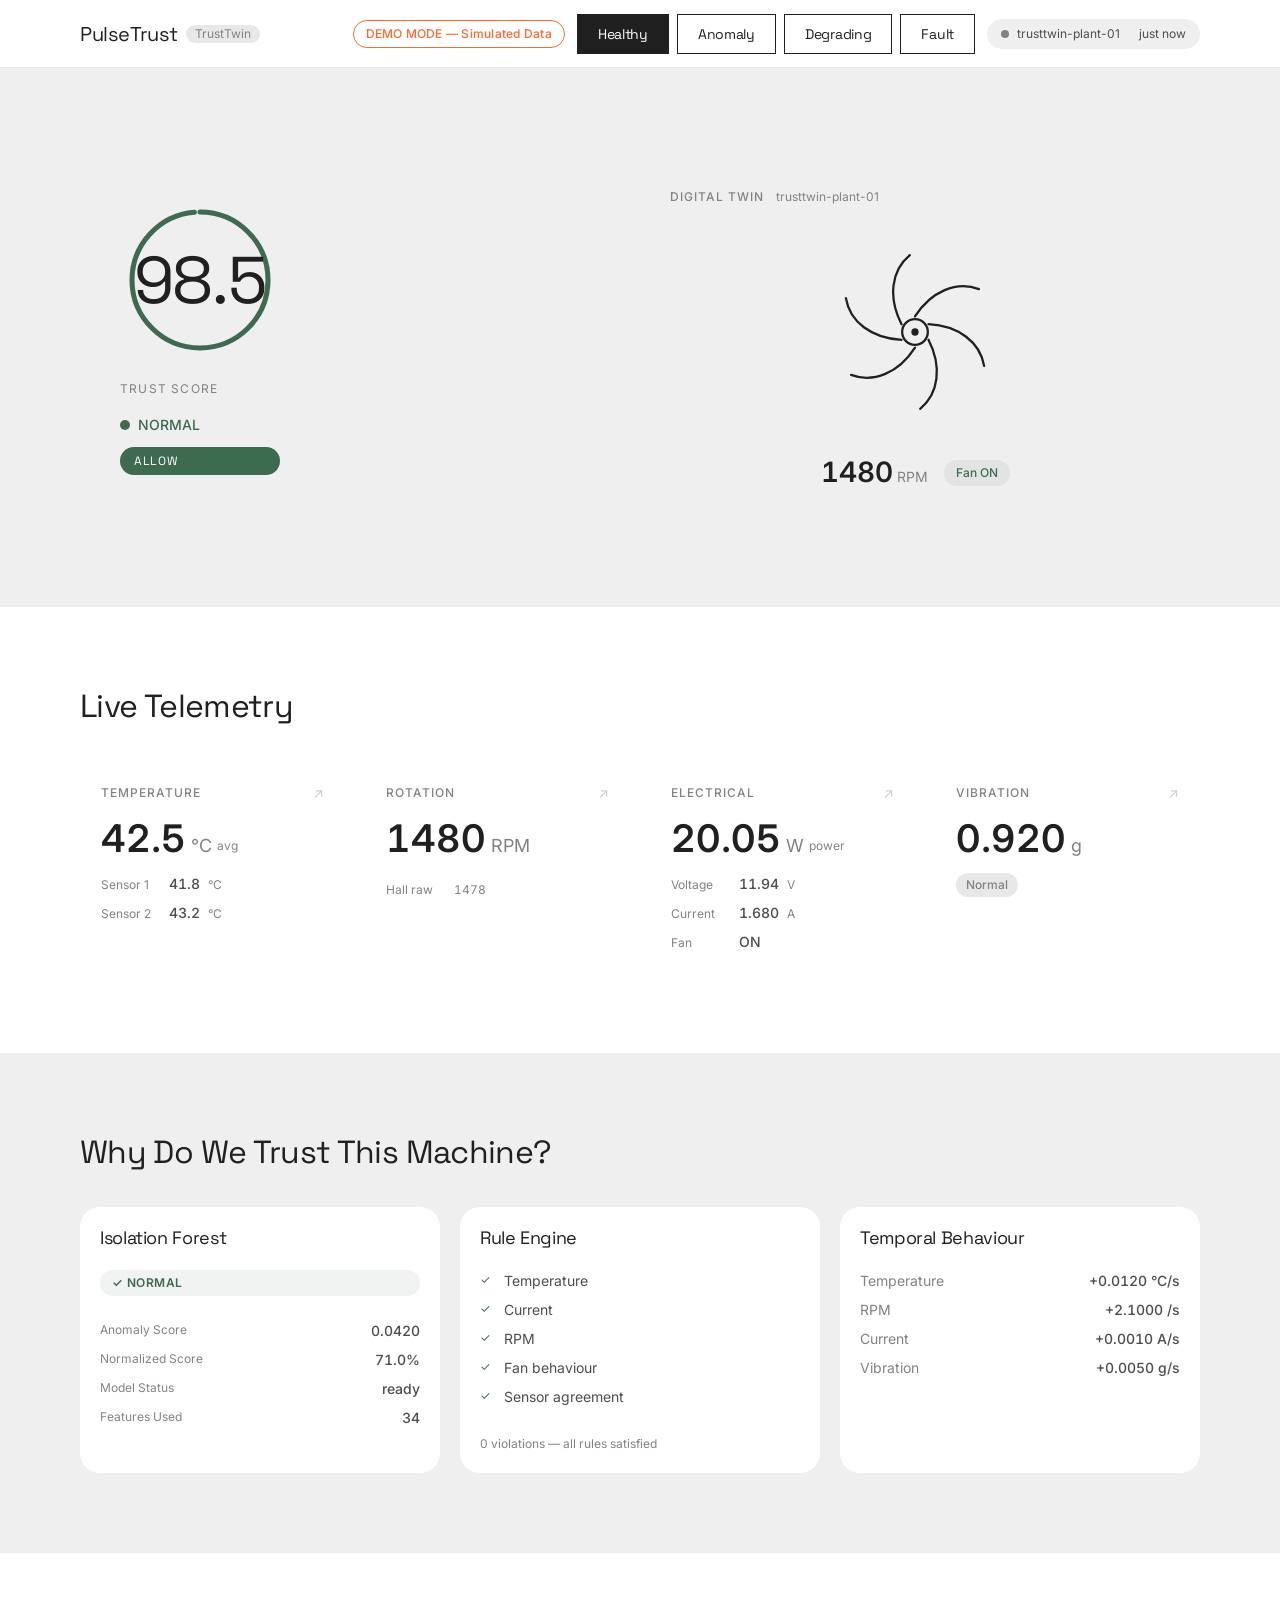
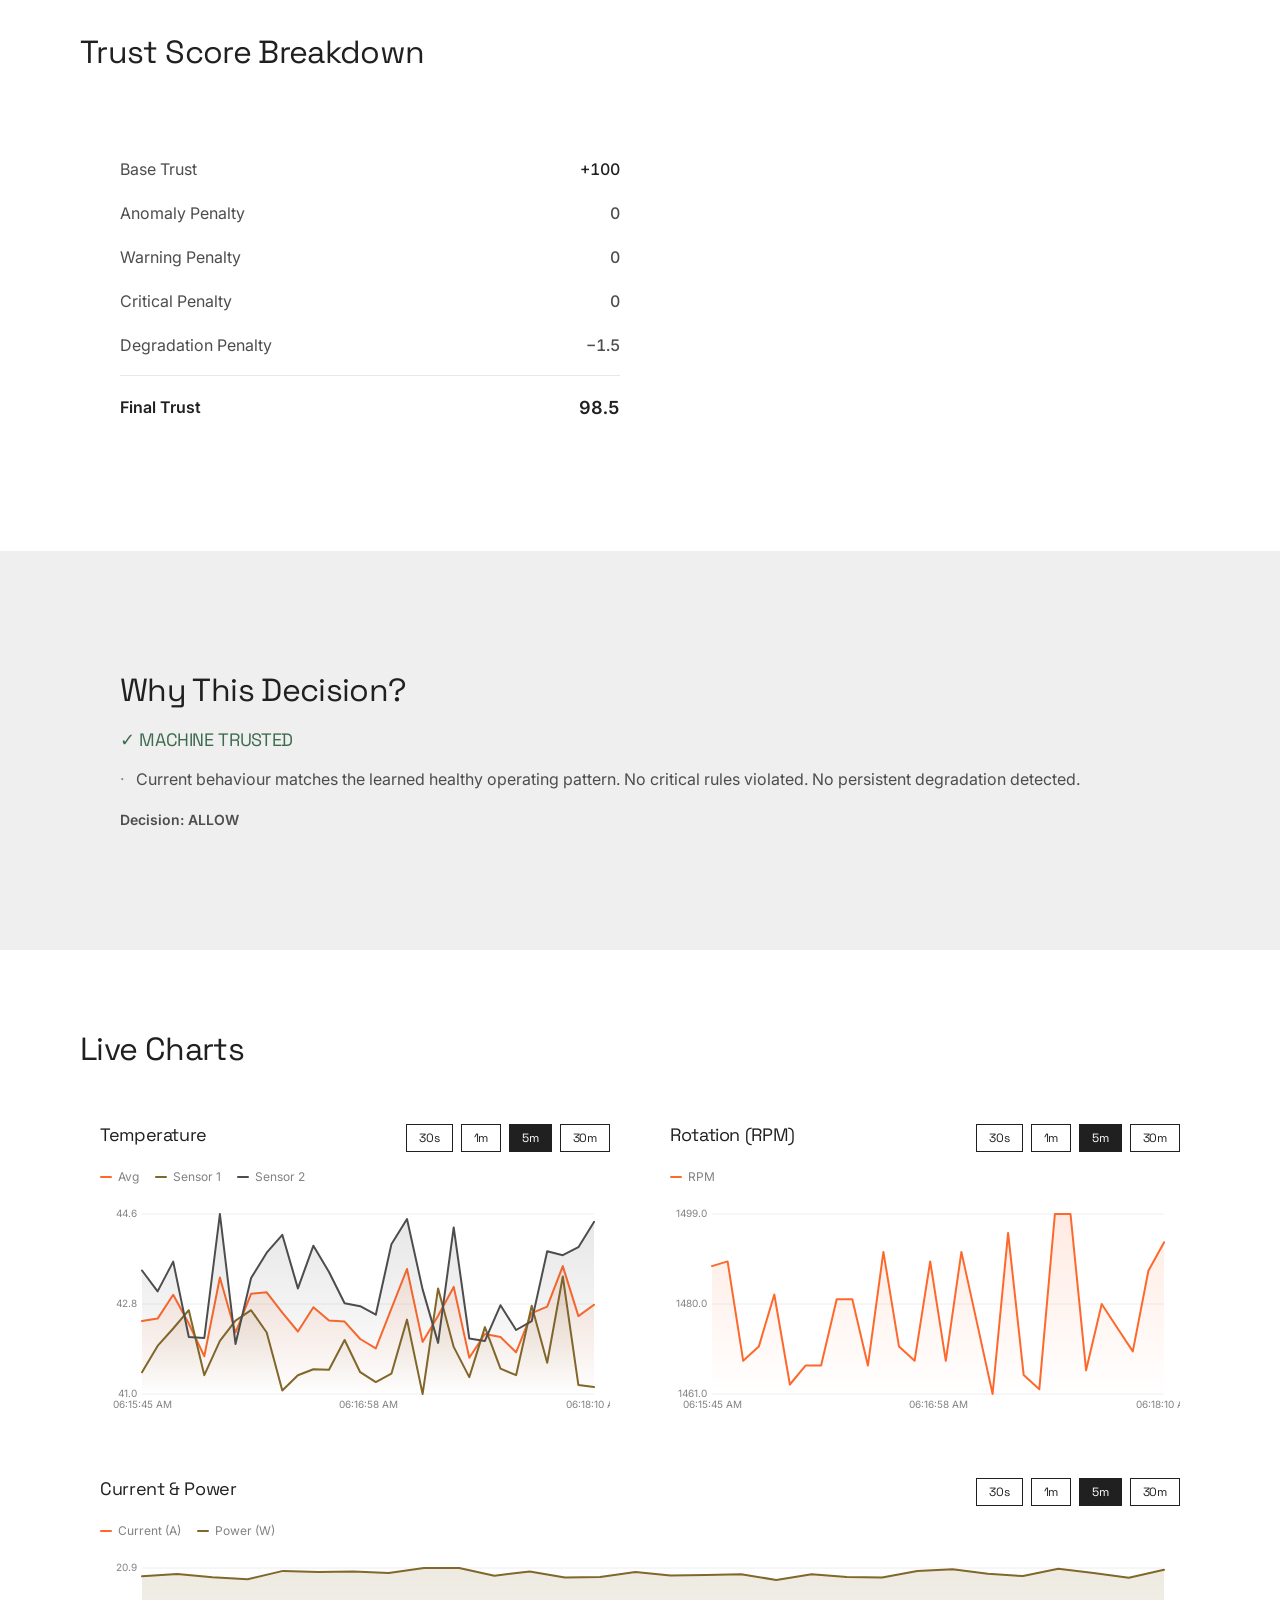
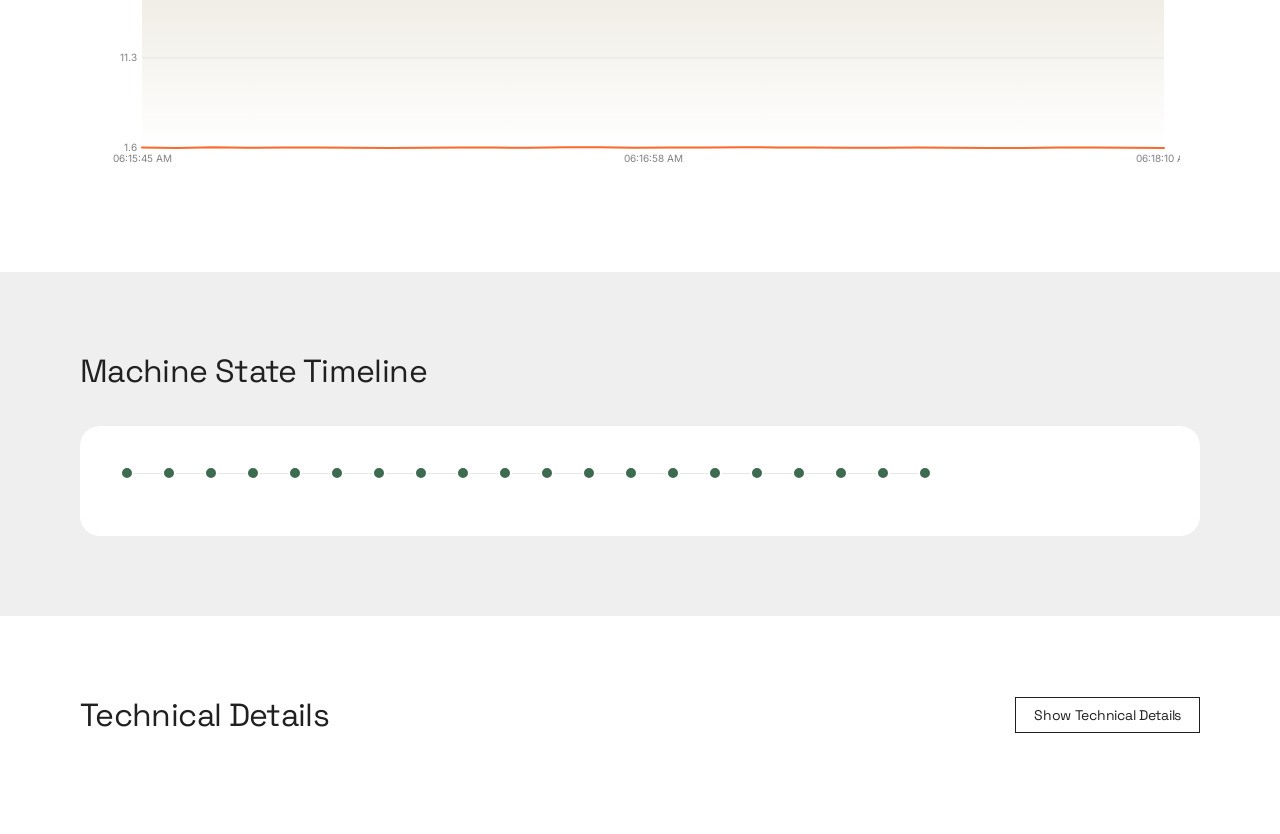
==== frontend/index.html @ 5bc17dd3 "Adding Frontend" ====
<!DOCTYPE html>
<html lang="en">
<head>
  <meta charset="UTF-8" />
  <meta name="viewport" content="width=device-width, initial-scale=1.0" />
  <title>PulseTrust · TrustTwin</title>
  <link rel="preconnect" href="https://fonts.googleapis.com" />
  <link rel="preconnect" href="https://fonts.gstatic.com" crossorigin />
  <link href="https://fonts.googleapis.com/css2?family=Space+Grotesk:wght@400&family=Inter:wght@400;500;600&display=swap" rel="stylesheet" />
  <link rel="stylesheet" href="styles.css" />
</head>
<body>

  <!-- ── AMBIENT BACKGROUND ──────────────────────────────────────────── -->
  <div class="background-layer" aria-hidden="true">
    <div class="background-grid"></div>
    <div class="background-wash background-wash--a"></div>
    <div class="background-wash background-wash--b"></div>
  </div>

  <!-- ── HEADER ──────────────────────────────────────────────────────── -->
  <header class="site-header">
    <div class="page-wrapper site-header__inner">

      <div class="site-header__brand">
        <span class="wordmark">PulseTrust</span>
        <span class="sub-mark">TrustTwin</span>
      </div>

      <div class="site-header__controls">

        <!-- Demo pill — visible only in demo mode -->
        <div class="demo-pill" id="demo-pill" hidden>
          <span class="demo-pill__label">DEMO MODE — Simulated Data</span>
          <div class="demo-scenarios" id="demo-scenarios" role="group" aria-label="Demo scenarios">
            <button class="btn-scenario btn--cta"   data-scenario="HEALTHY"   aria-pressed="true">Healthy</button>
            <button class="btn-scenario btn--ghost"  data-scenario="ANOMALY"   aria-pressed="false">Anomaly</button>
            <button class="btn-scenario btn--ghost"  data-scenario="DEGRADING" aria-pressed="false">Degrading</button>
            <button class="btn-scenario btn--ghost"  data-scenario="FAULT"     aria-pressed="false">Fault</button>
          </div>
        </div>

        <!-- Status pill — always visible -->
        <div class="status-pill" id="status-pill" aria-live="polite" aria-label="Connection status">
          <span class="status-dot" id="status-dot" aria-hidden="true"></span>
          <span class="status-device" id="status-device">—</span>
          <span class="status-sep" aria-hidden="true">·</span>
          <span class="status-updated" id="status-updated">—</span>
        </div>

      </div>
    </div>
  </header>

  <!-- ── MAIN ────────────────────────────────────────────────────────── -->
  <main id="main-content">

    <!-- ── HERO: Trust Score + Digital Twin ──────────────────────────── -->
    <section class="section section--ash" id="section-hero" aria-labelledby="hero-heading">
      <div class="page-wrapper">
        <h1 id="hero-heading" class="sr-only">Machine Trust Status</h1>
        <div class="card card--asymmetric hero-card reveal">

          <!-- Left: Trust Score -->
          <div class="hero-trust">

            <!-- Available state (Trust Engine has responded) -->
            <div id="hero-available" hidden>
              <div class="hero-ring-wrap">
                <svg class="trust-ring" id="trust-ring" viewBox="0 0 160 160"
                     role="img" aria-labelledby="ring-title">
                  <title id="ring-title">Trust score progress ring</title>
                  <circle class="trust-ring__track"    cx="80" cy="80" r="68" />
                  <circle class="trust-ring__progress" cx="80" cy="80" r="68" id="trust-ring-progress" />
                </svg>
                <div class="hero-ring-label">
                  <span class="trust-score-number" id="trust-score-number">—</span>
                </div>
              </div>
              <p class="trust-score-caption">TRUST SCORE</p>
              <div class="trust-state-row">
                <span class="state-dot" id="state-dot" aria-hidden="true"></span>
                <span class="state-label" id="state-label">—</span>
              </div>
              <div class="decision-badge" id="decision-badge" aria-label="Decision">—</div>
            </div>

            <!-- Unavailable state (Trust Engine not yet provided by backend) -->
            <div id="hero-unavailable">
              <div class="trust-unavail-dash" aria-hidden="true">—</div>
              <p class="trust-score-caption">TRUST SCORE</p>
              <p class="trust-unavail-notice">
                Trust Engine data not yet available from this backend.
                Live telemetry is still being collected below.
              </p>
            </div>

          </div><!-- /hero-trust -->

          <!-- Right: Digital Twin -->
          <div class="hero-twin">
            <div class="twin-label-row">
              <span class="twin-eyebrow">Digital Twin</span>
              <span class="twin-device-id" id="twin-device-id">—</span>
            </div>
            <div class="twin-canvas" id="twin-canvas" aria-label="Fan machine digital twin visualization">
              <!-- Fan SVG injected by script.js -->
            </div>
            <div class="twin-meta">
              <div class="twin-rpm-display">
                <span class="twin-rpm-value" id="twin-rpm-value">—</span>
                <span class="twin-rpm-unit">RPM</span>
              </div>
              <span class="twin-fan-badge" id="twin-fan-badge">—</span>
            </div>
          </div><!-- /hero-twin -->

        </div><!-- /hero-card -->
      </div>
    </section>

    <!-- ── LIVE TELEMETRY ─────────────────────────────────────────────── -->
    <section class="section section--white" id="section-telemetry" aria-labelledby="tel-heading">
      <div class="page-wrapper">
        <h2 class="section-heading reveal" id="tel-heading">Live Telemetry</h2>
        <div class="telemetry-grid">

          <!-- Temperature -->
          <article class="card card--data telemetry-card reveal"
                   data-category="temperature"
                   role="button" tabindex="0"
                   aria-label="Temperature — click to expand chart">
            <div class="tel-card-header">
              <span class="tel-card-title">Temperature</span>
              <span class="tel-expand-hint" aria-hidden="true">↗</span>
            </div>
            <div class="tel-primary">
              <span class="tel-value" id="tel-temp-avg">—</span>
              <span class="tel-unit">°C</span>
              <span class="tel-sublabel">avg</span>
            </div>
            <div class="tel-secondary">
              <div class="tel-row">
                <span class="tel-row-label">Sensor 1</span>
                <span class="tel-row-value" id="tel-temp-1">—</span>
                <span class="tel-row-unit">°C</span>
              </div>
              <div class="tel-row">
                <span class="tel-row-label">Sensor 2</span>
                <span class="tel-row-value" id="tel-temp-2">—</span>
                <span class="tel-row-unit">°C</span>
              </div>
            </div>
          </article>

          <!-- Rotation -->
          <article class="card card--data telemetry-card reveal"
                   data-category="rotation"
                   role="button" tabindex="0"
                   aria-label="Rotation — click to expand chart">
            <div class="tel-card-header">
              <span class="tel-card-title">Rotation</span>
              <span class="tel-expand-hint" aria-hidden="true">↗</span>
            </div>
            <div class="tel-primary">
              <span class="tel-value" id="tel-rpm">—</span>
              <span class="tel-unit">RPM</span>
            </div>
            <div class="tel-secondary">
              <div class="tel-row tel-row--diagnostic">
                <span class="tel-row-label">Hall raw</span>
                <span class="tel-row-value tel-diagnostic" id="tel-hall-raw">—</span>
              </div>
            </div>
          </article>

          <!-- Electrical -->
          <article class="card card--data telemetry-card reveal"
                   data-category="electrical"
                   role="button" tabindex="0"
                   aria-label="Electrical — click to expand chart">
            <div class="tel-card-header">
              <span class="tel-card-title">Electrical</span>
              <span class="tel-expand-hint" aria-hidden="true">↗</span>
            </div>
            <div class="tel-primary">
              <span class="tel-value" id="tel-power">—</span>
              <span class="tel-unit">W</span>
              <span class="tel-sublabel">power</span>
            </div>
            <div class="tel-secondary">
              <div class="tel-row">
                <span class="tel-row-label">Voltage</span>
                <span class="tel-row-value" id="tel-voltage">—</span>
                <span class="tel-row-unit">V</span>
              </div>
              <div class="tel-row">
                <span class="tel-row-label">Current</span>
                <span class="tel-row-value" id="tel-current">—</span>
                <span class="tel-row-unit">A</span>
              </div>
              <div class="tel-row">
                <span class="tel-row-label">Fan</span>
                <span class="tel-row-value" id="tel-fan">—</span>
              </div>
            </div>
          </article>

          <!-- Vibration -->
          <article class="card card--data telemetry-card reveal"
                   data-category="vibration"
                   role="button" tabindex="0"
                   aria-label="Vibration — click to expand chart">
            <div class="tel-card-header">
              <span class="tel-card-title">Vibration</span>
              <span class="tel-expand-hint" aria-hidden="true">↗</span>
            </div>
            <div class="tel-primary">
              <span class="tel-value" id="tel-vibration">—</span>
              <span class="tel-unit">g</span>
            </div>
            <div class="tel-secondary">
              <div class="tel-row">
                <span class="vibration-tag" id="tel-vibration-tag">—</span>
              </div>
            </div>
          </article>

        </div><!-- /telemetry-grid -->
      </div>
    </section>

    <!-- ── WHY DO WE TRUST THIS MACHINE? ─────────────────────────────── -->
    <section class="section section--ash" id="section-evidence" aria-labelledby="evidence-heading">
      <div class="page-wrapper">
        <h2 class="section-heading reveal" id="evidence-heading">Why Do We Trust This Machine?</h2>
        <div class="evidence-grid">

          <!-- Isolation Forest -->
          <div class="card card--data evidence-card reveal" id="evidence-isolation">
            <h3 class="evidence-title">Isolation Forest</h3>
            <div class="evidence-body" id="evidence-isolation-body">
              <p class="evidence-unavail">Awaiting Trust Engine data</p>
            </div>
          </div>

          <!-- Rule Engine -->
          <div class="card card--data evidence-card reveal" id="evidence-rule">
            <h3 class="evidence-title">Rule Engine</h3>
            <div class="evidence-body" id="evidence-rule-body">
              <p class="evidence-unavail">Awaiting Trust Engine data</p>
            </div>
          </div>

          <!-- Temporal Behaviour -->
          <div class="card card--data evidence-card reveal" id="evidence-temporal">
            <h3 class="evidence-title">Temporal Behaviour</h3>
            <div class="evidence-body" id="evidence-temporal-body">
              <p class="evidence-unavail">Awaiting Trust Engine data</p>
            </div>
          </div>

        </div><!-- /evidence-grid -->
      </div>
    </section>

    <!-- ── TRUST SCORE BREAKDOWN ──────────────────────────────────────── -->
    <section class="section section--white" id="section-breakdown" aria-labelledby="breakdown-heading">
      <div class="page-wrapper">
        <h2 class="section-heading reveal" id="breakdown-heading">Trust Score Breakdown</h2>
        <div class="card card--data breakdown-card reveal">

          <!-- Unavailable state -->
          <div id="breakdown-unavailable">
            <p class="evidence-unavail">Trust Engine data not yet available from this backend.</p>
          </div>

          <!-- Ledger (hidden until Trust Engine responds) -->
          <div class="breakdown-ledger" id="breakdown-ledger" hidden>
            <div class="breakdown-row">
              <span class="breakdown-label">Base Trust</span>
              <span class="breakdown-value" id="bd-base">+100</span>
            </div>
            <div class="breakdown-row">
              <span class="breakdown-label">Anomaly Penalty</span>
              <span class="breakdown-value breakdown-value--penalty" id="bd-anomaly">0</span>
            </div>
            <div class="breakdown-row">
              <span class="breakdown-label">Warning Penalty</span>
              <span class="breakdown-value breakdown-value--penalty" id="bd-warning">0</span>
            </div>
            <div class="breakdown-row">
              <span class="breakdown-label">Critical Penalty</span>
              <span class="breakdown-value breakdown-value--penalty" id="bd-critical">0</span>
            </div>
            <div class="breakdown-row">
              <span class="breakdown-label">Degradation Penalty</span>
              <span class="breakdown-value breakdown-value--penalty" id="bd-degradation">0</span>
            </div>
            <div class="breakdown-rule" role="separator" aria-hidden="true"></div>
            <div class="breakdown-row breakdown-row--total">
              <span class="breakdown-label">Final Trust</span>
              <span class="breakdown-value breakdown-value--total" id="bd-total">—</span>
            </div>
          </div>

        </div>
      </div>
    </section>

    <!-- ── DECISION EXPLANATION ───────────────────────────────────────── -->
    <section class="section section--ash" id="section-decision" aria-labelledby="decision-card-heading">
      <div class="page-wrapper">
        <div class="card card--asymmetric decision-card reveal">

          <h2 class="decision-heading" id="decision-card-heading">Why This Decision?</h2>

          <!-- Unavailable -->
          <div id="decision-unavailable">
            <p class="evidence-unavail">Trust Engine data not yet available from this backend.</p>
          </div>

          <!-- Content (hidden until Trust Engine responds) -->
          <div id="decision-content" hidden>
            <div class="decision-status-line" id="decision-status-line"></div>
            <ul class="decision-reasons" id="decision-reasons" aria-label="Decision reasons"></ul>
            <p class="decision-verdict" id="decision-verdict"></p>
          </div>

        </div>
      </div>
    </section>

    <!-- ── LIVE CHARTS ────────────────────────────────────────────────── -->
    <section class="section section--white" id="section-charts" aria-labelledby="charts-heading">
      <div class="page-wrapper">
        <h2 class="section-heading reveal" id="charts-heading">Live Charts</h2>
        <div class="charts-grid">

          <!-- Temperature Chart -->
          <div class="card card--data chart-card reveal" id="chart-card-temperature">
            <div class="chart-card-header">
              <h3 class="chart-card-title">Temperature</h3>
              <div class="range-controls" data-chart="temperature" role="group" aria-label="Time range for temperature chart">
                <button class="range-btn btn--ghost" data-range="30">30s</button>
                <button class="range-btn btn--ghost" data-range="60">1m</button>
                <button class="range-btn btn--cta"   data-range="300">5m</button>
                <button class="range-btn btn--ghost" data-range="1800">30m</button>
              </div>
            </div>
            <div class="chart-legend" id="chart-legend-temperature" aria-hidden="true"></div>
            <div class="chart-container" id="chart-temperature"></div>
          </div>

          <!-- Rotation Chart -->
          <div class="card card--data chart-card reveal" id="chart-card-rotation">
            <div class="chart-card-header">
              <h3 class="chart-card-title">Rotation (RPM)</h3>
              <div class="range-controls" data-chart="rotation" role="group" aria-label="Time range for rotation chart">
                <button class="range-btn btn--ghost" data-range="30">30s</button>
                <button class="range-btn btn--ghost" data-range="60">1m</button>
                <button class="range-btn btn--cta"   data-range="300">5m</button>
                <button class="range-btn btn--ghost" data-range="1800">30m</button>
              </div>
            </div>
            <div class="chart-legend" id="chart-legend-rotation" aria-hidden="true"></div>
            <div class="chart-container" id="chart-rotation"></div>
          </div>

          <!-- Current & Power Chart -->
          <div class="card card--data chart-card chart-card--wide reveal" id="chart-card-electrical">
            <div class="chart-card-header">
              <h3 class="chart-card-title">Current &amp; Power</h3>
              <div class="range-controls" data-chart="electrical" role="group" aria-label="Time range for current and power chart">
                <button class="range-btn btn--ghost" data-range="30">30s</button>
                <button class="range-btn btn--ghost" data-range="60">1m</button>
                <button class="range-btn btn--cta"   data-range="300">5m</button>
                <button class="range-btn btn--ghost" data-range="1800">30m</button>
              </div>
            </div>
            <div class="chart-legend" id="chart-legend-electrical" aria-hidden="true"></div>
            <div class="chart-container" id="chart-electrical"></div>
          </div>

        </div><!-- /charts-grid -->
      </div>
    </section>

    <!-- ── MACHINE STATE TIMELINE ─────────────────────────────────────── -->
    <section class="section section--ash" id="section-timeline" aria-labelledby="timeline-heading">
      <div class="page-wrapper">
        <h2 class="section-heading reveal" id="timeline-heading">Machine State Timeline</h2>
        <div class="card card--data reveal">
          <div class="timeline-track" id="timeline-track" role="list" aria-label="Historical machine states"></div>
          <div class="timeline-detail" id="timeline-detail" hidden aria-live="polite"></div>
        </div>
      </div>
    </section>

    <!-- ── TECHNICAL DETAILS ──────────────────────────────────────────── -->
    <section class="section section--white" id="section-technical">
      <div class="page-wrapper">
        <div class="technical-header reveal">
          <h2 class="section-heading" style="margin-bottom:0" id="technical-heading">Technical Details</h2>
          <button class="btn--ghost technical-toggle" id="technical-toggle"
                  aria-expanded="false" aria-controls="technical-panel">
            Show Technical Details
          </button>
        </div>
        <div class="card card--data technical-panel" id="technical-panel" hidden>
          <dl class="technical-dl">
            <div class="technical-row">
              <dt class="technical-label">Device ID</dt>
              <dd class="technical-value" id="tech-device-id">—</dd>
            </div>
            <div class="technical-row">
              <dt class="technical-label">Model</dt>
              <dd class="technical-value">Isolation Forest</dd>
            </div>
            <div class="technical-row">
              <dt class="technical-label">Features Used</dt>
              <dd class="technical-value" id="tech-features">34</dd>
            </div>
            <div class="technical-row">
              <dt class="technical-label">Training Dataset</dt>
              <dd class="technical-value">normal_data.json</dd>
            </div>
            <div class="technical-row">
              <dt class="technical-label">Rule Engine</dt>
              <dd class="technical-value">Deterministic — Stage 2</dd>
            </div>
            <div class="technical-row">
              <dt class="technical-label">Temporal Persistence</dt>
              <dd class="technical-value">3 consecutive readings</dd>
            </div>
            <div class="technical-row">
              <dt class="technical-label">Model Status</dt>
              <dd class="technical-value" id="tech-model-status">—</dd>
            </div>
            <div class="technical-row">
              <dt class="technical-label">Backend</dt>
              <dd class="technical-value">FastAPI · Supabase</dd>
            </div>
          </dl>
          <a class="technical-raw-link" id="technical-raw-link" href="#" aria-label="View raw API payload">
            View raw payload ↗
          </a>
        </div>
      </div>
    </section>

  </main>

  <!-- ── CHART EXPAND MODAL ─────────────────────────────────────────── -->
  <div class="modal-backdrop" id="modal-backdrop" data-open="false"
       role="dialog" aria-modal="true" aria-labelledby="modal-title">
    <div class="modal-panel" role="document">
      <header class="modal-header">
        <div>
          <h2 class="modal-title" id="modal-title">Chart</h2>
          <p class="modal-subtitle" id="modal-subtitle"></p>
        </div>
        <button class="btn--ghost modal-close" id="modal-close" aria-label="Close chart">×</button>
      </header>
      <div class="range-controls modal-range-controls" id="modal-range-controls"
           role="group" aria-label="Modal chart time range">
        <button class="range-btn btn--ghost" data-range="30">30s</button>
        <button class="range-btn btn--ghost" data-range="60">1m</button>
        <button class="range-btn btn--cta"   data-range="300">5m</button>
        <button class="range-btn btn--ghost" data-range="1800">30m</button>
      </div>
      <div class="chart-legend" id="modal-legend" aria-hidden="true"></div>
      <div class="chart-container" id="modal-chart"></div>
      <div class="modal-stats" id="modal-stats"></div>
    </div>
  </div>

  <script src="script.js" defer></script>
</body>
</html>
---- frontend/styles.css ----
/* PulseTrust - styles.css */
/* ============================================================
   PulseTrust TrustTwin — styles.css
   Ventriloc Design System
   ============================================================ */

/* ── 1. CSS CUSTOM PROPERTIES ─────────────────────────────── */
:root {
  /* Ventriloc Neutrals */
  --color-graphite:     #202020;
  --color-canvas-white: #ffffff;
  --color-ash:          #efefef;
  --color-fog:          #f5f5f5;
  --color-ivory:        #ebe6dd;
  --color-steel:        #4d4d4d;
  --color-slate:        #828282;
  --color-mist:         #e8e8e8;

  /* Ventriloc Accents */
  --color-ember: #ff682c;
  --color-brass: #816729;

  /* Functional state colors — trust/safety semantics ONLY, never decorative */
  --state-trusted:  #3d6b4f;
  --state-caution:  var(--color-ember);
  --state-critical: #b23a3a;
  --state-offline:  var(--color-slate);

  /* Typography scale */
  --font-display:     66px;
  --font-heading-lg:  40px;
  --font-heading:     32px;
  --font-subheading:  18px;
  --font-body:        16px;
  --font-caption:     14px;
  --font-micro:       12px;

  /* Line heights */
  --lh-display:    0.91;
  --lh-heading-lg: 1.2;
  --lh-heading:    1.19;
  --lh-subheading: 1.25;
  --lh-caption:    1.43;

  /* Letter spacing */
  --ls-display:    -1.32px;
  --ls-heading-lg: -0.8px;
  --ls-heading:    -0.64px;
  --ls-ui:         -0.02em;

  /* Spacing scale (only these values) */
  --sp-8:   8px;
  --sp-12:  12px;
  --sp-16:  16px;
  --sp-20:  20px;
  --sp-36:  36px;
  --sp-40:  40px;
  --sp-60:  60px;
  --sp-80:  80px;
  --sp-140: 140px;

  /* Radius system */
  --radius-button:     0px;
  --radius-card:       20px;
  --radius-pill:       200px;
  --radius-tag:        20px;
  --radius-asymm-tl:   6px;   /* top-left only on featured cards */

  /* Layout */
  --page-max:      1200px;
  --header-height: 68px;

  /* Parallax CSS vars (set by script.js) */
  --mx: 0;
  --my: 0;
}

/* ── 2. RESET + BASE ──────────────────────────────────────── */
*, *::before, *::after {
  box-sizing: border-box;
  margin: 0;
  padding: 0;
}

html {
  scroll-behavior: smooth;
  -webkit-text-size-adjust: 100%;
}

body {
  font-family: 'Inter', system-ui, sans-serif;
  font-size: var(--font-body);
  line-height: 1.5;
  color: var(--color-graphite);
  background: var(--color-canvas-white);
  -webkit-font-smoothing: antialiased;
  -moz-osx-font-smoothing: grayscale;
  overflow-x: hidden;
}

ul, ol { list-style: none; }

img, svg { display: block; }

button {
  cursor: pointer;
  background: none;
  border: none;
  font-family: inherit;
  font-size: inherit;
}

a {
  color: var(--color-ember);
  text-decoration: underline;
  text-underline-offset: 3px;
}

/* Screen-reader only */
.sr-only {
  position: absolute;
  width: 1px; height: 1px;
  padding: 0; margin: -1px;
  overflow: hidden; clip: rect(0,0,0,0);
  white-space: nowrap; border: 0;
}

/* ── 3. LAYOUT ────────────────────────────────────────────── */
.page-wrapper {
  max-width: var(--page-max);
  margin: 0 auto;
  padding-inline: var(--sp-40);
}

.section {
  padding-block: var(--sp-80);
}

.section--white { background: var(--color-canvas-white); }
.section--ash   { background: var(--color-ash); }

/* ── 4. BACKGROUND LAYER ─────────────────────────────────── */
.background-layer {
  position: fixed;
  inset: 0;
  z-index: -1;
  pointer-events: none;
  overflow: hidden;
  background: var(--color-canvas-white);
}

.background-grid {
  position: absolute;
  inset: -10%;
  width: 120%; height: 120%;
  background-image:
    linear-gradient(to right, var(--color-mist) 1px, transparent 1px),
    linear-gradient(to bottom, var(--color-mist) 1px, transparent 1px);
  background-size: 40px 40px;
  opacity: 0.45;
  transform: translate3d(calc(var(--mx) * 6px), calc(var(--my) * 6px), 0);
  transition: transform 0.2s ease-out;
  will-change: transform;
}

.background-wash {
  position: absolute;
  border-radius: 50%;
  filter: blur(90px);
  will-change: transform;
}

.background-wash--a {
  width: 40vw; height: 40vw;
  background: var(--color-ember);
  opacity: 0.05;
  top: -10%; left: -5%;
  animation: bg-drift-a 55s ease-in-out infinite alternate;
}

.background-wash--b {
  width: 50vw; height: 50vw;
  background: var(--color-ivory);
  opacity: 0.06;
  bottom: -10%; right: -5%;
  animation: bg-drift-b 65s ease-in-out infinite alternate;
}

@keyframes bg-drift-a {
  from { transform: translate(-5%, -5%); }
  to   { transform: translate(5%, 5%); }
}

@keyframes bg-drift-b {
  from { transform: translate(5%, 5%); }
  to   { transform: translate(-5%, -5%); }
}

/* ── 5. SCROLL REVEAL ─────────────────────────────────────── */
.reveal {
  opacity: 0;
  transform: translateY(16px);
  transition: opacity 0.45s ease-out, transform 0.45s ease-out;
}

.reveal--visible {
  opacity: 1;
  transform: translateY(0);
}

/* ── 6. HEADER ────────────────────────────────────────────── */
.site-header {
  position: sticky;
  top: 0;
  z-index: 30;
  height: var(--header-height);
  display: flex;
  align-items: center;
  background: rgba(255,255,255,0.92);
  backdrop-filter: blur(14px);
  -webkit-backdrop-filter: blur(14px);
  border-bottom: 1px solid var(--color-mist);
}

.site-header__inner {
  display: flex;
  align-items: center;
  justify-content: space-between;
  gap: var(--sp-16);
  width: 100%;
}

.site-header__brand {
  display: flex;
  align-items: center;
  gap: 0;
  flex-shrink: 0;
}

.wordmark {
  font-family: 'Space Grotesk', sans-serif;
  font-weight: 400;
  font-size: 20px;
  letter-spacing: var(--ls-ui);
  color: var(--color-graphite);
  line-height: 1;
}

.sub-mark {
  font-family: 'Inter', sans-serif;
  font-size: var(--font-micro);
  font-weight: 400;
  color: var(--color-slate);
  background: var(--color-mist);
  border-radius: var(--radius-tag);
  padding: 3px 9px;
  margin-left: var(--sp-8);
  line-height: 1;
}

.site-header__controls {
  display: flex;
  align-items: center;
  gap: var(--sp-12);
  flex-wrap: wrap;
  justify-content: flex-end;
}

/* Status pill (200px radius) */
.status-pill {
  display: inline-flex;
  align-items: center;
  gap: var(--sp-8);
  background: var(--color-ash);
  border-radius: var(--radius-pill);
  padding: 6px 14px;
  font-family: 'Inter', sans-serif;
  font-size: var(--font-micro);
  font-weight: 400;
  color: var(--color-steel);
  white-space: nowrap;
}

.status-sep { color: var(--color-mist); }

.status-dot {
  width: 8px; height: 8px;
  border-radius: 50%;
  background: var(--color-slate);
  flex-shrink: 0;
  transition: background 0.4s ease;
}

.status-dot--connected {
  background: var(--state-trusted);
  animation: pulse-dot 2.5s ease-in-out infinite;
}

.status-dot--offline {
  background: var(--state-offline);
}

@keyframes pulse-dot {
  0%, 100% { opacity: 1; }
  50%       { opacity: 0.35; }
}

/* Demo pill */
.demo-pill {
  display: flex;
  align-items: center;
  gap: var(--sp-12);
  flex-wrap: wrap;
}

.demo-pill__label {
  font-family: 'Inter', sans-serif;
  font-size: var(--font-micro);
  font-weight: 500;
  color: var(--color-ember);
  border: 1px solid var(--color-ember);
  border-radius: var(--radius-pill);
  padding: 4px 12px;
  white-space: nowrap;
  letter-spacing: 0.02em;
}

.demo-scenarios {
  display: flex;
  gap: var(--sp-8);
  flex-wrap: wrap;
}

.btn-scenario {
  padding: 4px 12px;
  font-size: var(--font-micro);
}

/* ── 7. BUTTONS ───────────────────────────────────────────── */
/* Primary CTA: Graphite fill, white text, 0px radius */
.btn--cta {
  display: inline-flex;
  align-items: center;
  justify-content: center;
  background: var(--color-graphite);
  color: var(--color-canvas-white);
  border: 1px solid var(--color-graphite);
  border-radius: var(--radius-button);
  font-family: 'Space Grotesk', sans-serif;
  font-weight: 400;
  font-size: var(--font-caption);
  letter-spacing: var(--ls-ui);
  padding: 10px 20px;
  transition: opacity 0.15s ease;
  cursor: pointer;
  white-space: nowrap;
}

.btn--cta:hover { opacity: 0.82; }

/* Ghost Outlined: transparent, 1px Graphite border, 0px radius */
.btn--ghost {
  display: inline-flex;
  align-items: center;
  justify-content: center;
  background: transparent;
  color: var(--color-graphite);
  border: 1px solid var(--color-graphite);
  border-radius: var(--radius-button);
  font-family: 'Space Grotesk', sans-serif;
  font-weight: 400;
  font-size: var(--font-caption);
  letter-spacing: var(--ls-ui);
  padding: 10px 20px;
  transition: background 0.15s ease, color 0.15s ease;
  cursor: pointer;
  white-space: nowrap;
}

.btn--ghost:hover {
  background: var(--color-graphite);
  color: var(--color-canvas-white);
}

.btn--ghost:focus-visible,
.btn--cta:focus-visible {
  outline: 2px solid var(--color-ember);
  outline-offset: 2px;
}

/* ── 8. CARDS ─────────────────────────────────────────────── */
/* Asymmetric card: 6px 0 0 0 radius — hero + decision ONLY */
.card--asymmetric {
  background: var(--color-ash);
  border-radius: var(--radius-asymm-tl) 0 0 0;
  padding: var(--sp-40);
}

/* Data dashboard card: white, 20px radius, no shadow */
.card--data {
  background: var(--color-canvas-white);
  border-radius: var(--radius-card);
  padding: var(--sp-40);
}

/* ── 9. HERO: TRUST SCORE + DIGITAL TWIN ─────────────────── */
.hero-card {
  display: grid;
  grid-template-columns: 1fr 1fr;
  gap: var(--sp-60);
  align-items: center;
  min-height: 360px;
}

/* ── Trust Score (left) ── */
.hero-trust {
  display: flex;
  flex-direction: column;
  align-items: flex-start;
}

.hero-ring-wrap {
  position: relative;
  width: 160px;
  height: 160px;
  margin-bottom: var(--sp-20);
  flex-shrink: 0;
}

.trust-ring {
  width: 160px;
  height: 160px;
}

.trust-ring__track {
  fill: none;
  stroke: var(--color-mist);
  stroke-width: 5;
}

.trust-ring__progress {
  fill: none;
  stroke: var(--state-trusted);
  stroke-width: 5;
  stroke-linecap: round;
  /* circumference = 2π × 68 ≈ 427.26 */
  stroke-dasharray: 427.26;
  stroke-dashoffset: 427.26;
  transform-origin: 80px 80px;
  transform: rotate(-90deg);
  transition: stroke-dashoffset 0.8s ease-out, stroke 0.4s ease;
}

.hero-ring-label {
  position: absolute;
  inset: 0;
  display: flex;
  align-items: center;
  justify-content: center;
}

.trust-score-number {
  font-family: 'Space Grotesk', sans-serif;
  font-weight: 400;
  font-size: var(--font-display);
  line-height: 1;
  letter-spacing: var(--ls-display);
  color: var(--color-graphite);
}

.trust-score-caption {
  font-family: 'Inter', sans-serif;
  font-size: var(--font-micro);
  font-weight: 400;
  color: var(--color-slate);
  letter-spacing: 0.1em;
  margin-bottom: var(--sp-16);
}

.trust-state-row {
  display: flex;
  align-items: center;
  gap: var(--sp-8);
  margin-bottom: var(--sp-12);
}

.state-dot {
  width: 10px; height: 10px;
  border-radius: 50%;
  background: var(--color-mist);
  flex-shrink: 0;
  transition: background 0.3s ease;
}

.state-label {
  font-family: 'Inter', sans-serif;
  font-size: var(--font-caption);
  font-weight: 500;
  color: var(--color-steel);
}

.decision-badge {
  font-family: 'Space Grotesk', sans-serif;
  font-weight: 400;
  font-size: var(--font-micro);
  letter-spacing: 0.06em;
  color: var(--color-canvas-white);
  background: var(--color-slate);
  border-radius: var(--radius-pill);
  padding: 5px 14px;
  transition: background 0.3s ease;
}

/* Unavailable trust state */
.trust-unavail-dash {
  font-family: 'Space Grotesk', sans-serif;
  font-weight: 400;
  font-size: var(--font-display);
  line-height: 1;
  letter-spacing: var(--ls-display);
  color: var(--color-mist);
  margin-bottom: var(--sp-12);
}

.trust-unavail-notice {
  font-family: 'Inter', sans-serif;
  font-size: var(--font-caption);
  line-height: var(--lh-caption);
  color: var(--color-slate);
  max-width: 300px;
  margin-top: var(--sp-8);
}

/* ── Digital Twin (right) ── */
.hero-twin {
  display: flex;
  flex-direction: column;
  align-items: center;
  gap: var(--sp-16);
}

.twin-label-row {
  display: flex;
  align-items: center;
  gap: var(--sp-12);
  width: 100%;
}

.twin-eyebrow {
  font-family: 'Inter', sans-serif;
  font-size: var(--font-micro);
  font-weight: 500;
  color: var(--color-slate);
  text-transform: uppercase;
  letter-spacing: 0.08em;
}

.twin-device-id {
  font-family: 'Inter', sans-serif;
  font-size: var(--font-micro);
  color: var(--color-slate);
}

.twin-canvas {
  width: 220px;
  height: 220px;
  display: flex;
  align-items: center;
  justify-content: center;
}

.twin-canvas svg {
  width: 100%;
  height: 100%;
  overflow: visible;
}

.twin-meta {
  display: flex;
  align-items: center;
  gap: var(--sp-16);
}

.twin-rpm-display {
  display: flex;
  align-items: baseline;
  gap: 4px;
}

.twin-rpm-value {
  font-family: 'Inter', sans-serif;
  font-size: 28px;
  font-weight: 600;
  color: var(--color-graphite);
  font-variant-numeric: tabular-nums;
  line-height: 1;
}

.twin-rpm-unit {
  font-family: 'Inter', sans-serif;
  font-size: var(--font-caption);
  color: var(--color-slate);
}

.twin-fan-badge {
  font-family: 'Inter', sans-serif;
  font-size: var(--font-micro);
  font-weight: 500;
  padding: 4px 12px;
  border-radius: var(--radius-tag);
  background: var(--color-mist);
  color: var(--color-slate);
}

/* Fan SVG animation */
.fan-group {
  transform-box: fill-box;
  transform-origin: 50% 50%;
}

.fan-rotating {
  animation: fan-spin 1s linear infinite;
}

@keyframes fan-spin {
  from { transform: rotate(0deg); }
  to   { transform: rotate(360deg); }
}

/* ── 10. TELEMETRY GRID ───────────────────────────────────── */
.telemetry-grid {
  display: grid;
  grid-template-columns: repeat(4, 1fr);
  gap: var(--sp-20);
}

.telemetry-card {
  cursor: pointer;
  padding: var(--sp-20);
  border: 1px solid transparent;
  transition: border-color 0.15s ease;
}

.telemetry-card:hover,
.telemetry-card:focus-visible {
  border-color: rgba(32,32,32,0.18);
  outline: none;
}

.tel-card-header {
  display: flex;
  justify-content: space-between;
  align-items: center;
  margin-bottom: var(--sp-16);
}

.tel-card-title {
  font-family: 'Inter', sans-serif;
  font-size: var(--font-micro);
  font-weight: 500;
  color: var(--color-slate);
  text-transform: uppercase;
  letter-spacing: 0.08em;
}

.tel-expand-hint {
  font-size: 14px;
  color: var(--color-slate);
  opacity: 0.4;
  transition: opacity 0.15s ease;
}

.telemetry-card:hover .tel-expand-hint { opacity: 1; }

.tel-primary {
  display: flex;
  align-items: baseline;
  gap: 5px;
  margin-bottom: var(--sp-16);
  flex-wrap: wrap;
}

.tel-value {
  font-family: 'Inter', sans-serif;
  font-size: 38px;
  font-weight: 600;
  color: var(--color-graphite);
  line-height: 1;
  font-variant-numeric: tabular-nums;
}

.tel-unit {
  font-family: 'Inter', sans-serif;
  font-size: var(--font-subheading);
  font-weight: 400;
  color: var(--color-slate);
  line-height: 1;
}

.tel-sublabel {
  font-family: 'Inter', sans-serif;
  font-size: var(--font-micro);
  color: var(--color-slate);
  align-self: flex-end;
  margin-bottom: 2px;
}

.tel-secondary {
  display: flex;
  flex-direction: column;
  gap: var(--sp-8);
}

.tel-row {
  display: flex;
  align-items: baseline;
  gap: var(--sp-8);
}

.tel-row-label {
  font-family: 'Inter', sans-serif;
  font-size: var(--font-micro);
  color: var(--color-slate);
  min-width: 60px;
}

.tel-row-value {
  font-family: 'Inter', sans-serif;
  font-size: var(--font-caption);
  font-weight: 500;
  color: var(--color-steel);
  font-variant-numeric: tabular-nums;
}

.tel-row-unit {
  font-family: 'Inter', sans-serif;
  font-size: var(--font-micro);
  color: var(--color-slate);
}

/* Hall raw: deliberately smaller, muted diagnostic figure */
.tel-row--diagnostic { margin-top: var(--sp-8); }
.tel-diagnostic {
  font-size: var(--font-micro);
  color: var(--color-slate);
  font-weight: 400;
}

.vibration-tag {
  font-family: 'Inter', sans-serif;
  font-size: var(--font-micro);
  font-weight: 500;
  padding: 3px 10px;
  border-radius: var(--radius-tag);
  background: var(--color-mist);
  color: var(--color-slate);
}

.vibration-tag--elevated {
  background: rgba(255,104,44,0.1);
  color: var(--color-ember);
}

/* ── 11. EVIDENCE MODULES ─────────────────────────────────── */
.evidence-grid {
  display: grid;
  grid-template-columns: repeat(3, 1fr);
  gap: var(--sp-20);
}

.evidence-card { padding: var(--sp-20); }

.evidence-title {
  font-family: 'Space Grotesk', sans-serif;
  font-weight: 400;
  font-size: var(--font-subheading);
  line-height: var(--lh-subheading);
  letter-spacing: var(--ls-ui);
  color: var(--color-graphite);
  margin-bottom: var(--sp-20);
}

.evidence-body { display: flex; flex-direction: column; gap: var(--sp-8); }

.evidence-unavail {
  font-family: 'Inter', sans-serif;
  font-size: var(--font-caption);
  color: var(--color-slate);
  padding: var(--sp-16) 0;
  line-height: var(--lh-caption);
}

/* Isolation Forest */
.if-status {
  display: inline-block;
  font-family: 'Inter', sans-serif;
  font-size: var(--font-micro);
  font-weight: 600;
  letter-spacing: 0.04em;
  padding: 4px 12px;
  border-radius: var(--radius-tag);
  margin-bottom: var(--sp-16);
}

.if-status--normal  { background: rgba(61,107,79,0.08);  color: var(--state-trusted);  }
.if-status--anomaly { background: rgba(255,104,44,0.08); color: var(--state-caution);  }

.if-metric-list { display: flex; flex-direction: column; gap: var(--sp-8); }

.if-metric-row {
  display: flex;
  justify-content: space-between;
  align-items: center;
}

.if-metric-label { font-family: 'Inter', sans-serif; font-size: var(--font-micro); color: var(--color-slate); }
.if-metric-value { font-family: 'Inter', sans-serif; font-size: var(--font-caption); font-weight: 500; color: var(--color-steel); font-variant-numeric: tabular-nums; }

/* Rule Engine */
.rule-list { display: flex; flex-direction: column; gap: var(--sp-8); margin-bottom: var(--sp-12); }

.rule-item { display: flex; flex-direction: column; gap: 2px; }

.rule-item-header { display: flex; align-items: center; gap: var(--sp-8); }

.rule-icon {
  font-size: var(--font-micro);
  line-height: 1;
  width: 16px;
  flex-shrink: 0;
}

.rule-icon--pass { color: var(--state-trusted); }
.rule-icon--fail { color: var(--state-critical); }

.rule-label { font-family: 'Inter', sans-serif; font-size: var(--font-caption); color: var(--color-steel); }
.rule-label--fail { font-weight: 600; color: var(--color-graphite); }

.rule-violation-detail {
  font-family: 'Inter', sans-serif;
  font-size: var(--font-micro);
  color: var(--state-critical);
  padding-left: 24px;
  line-height: var(--lh-caption);
}

.rule-summary-text {
  font-family: 'Inter', sans-serif;
  font-size: var(--font-micro);
  color: var(--color-slate);
  margin-top: var(--sp-8);
}

/* Temporal panel */
.temporal-list { display: flex; flex-direction: column; gap: var(--sp-8); }

.temporal-row {
  display: flex;
  align-items: center;
  gap: var(--sp-8);
  flex-wrap: wrap;
}

.temporal-label { font-family: 'Inter', sans-serif; font-size: var(--font-caption); color: var(--color-slate); flex: 1; min-width: 80px; }
.temporal-rate  { font-family: 'Inter', sans-serif; font-size: var(--font-caption); font-weight: 500; color: var(--color-steel); font-variant-numeric: tabular-nums; white-space: nowrap; }

.temporal-pill {
  font-family: 'Inter', sans-serif;
  font-size: var(--font-micro);
  font-weight: 500;
  padding: 2px 8px;
  border-radius: var(--radius-tag);
  background: var(--color-mist);
  color: var(--color-slate);
  white-space: nowrap;
}

/* 3/3 persistent only triggers caution styling; 1/3 and 2/3 stay neutral */
.temporal-pill--persistent {
  background: rgba(255,104,44,0.08);
  color: var(--state-caution);
}

/* ── 12. SCORE BREAKDOWN ──────────────────────────────────── */
.breakdown-card { padding: var(--sp-40); }
.breakdown-ledger { max-width: 500px; }

.breakdown-row {
  display: flex;
  justify-content: space-between;
  align-items: center;
  padding: 10px 0;
  font-family: 'Inter', sans-serif;
  font-size: var(--font-body);
}

.breakdown-label { color: var(--color-steel); }

.breakdown-value {
  font-weight: 500;
  color: var(--color-graphite);
  font-variant-numeric: tabular-nums;
}

.breakdown-value--penalty { color: var(--color-steel); }

/* Internal hairline — the one permitted divider inside a component */
.breakdown-rule {
  height: 1px;
  background: var(--color-mist);
  margin: var(--sp-8) 0;
}

.breakdown-row--total .breakdown-label {
  font-weight: 600;
  color: var(--color-graphite);
}

.breakdown-value--total {
  font-size: var(--font-subheading);
  font-weight: 600;
  color: var(--color-graphite);
}

/* ── 13. DECISION EXPLANATION ────────────────────────────── */
.decision-card { padding: var(--sp-40); }

.decision-heading {
  font-family: 'Space Grotesk', sans-serif;
  font-weight: 400;
  font-size: var(--font-heading);
  line-height: var(--lh-heading);
  letter-spacing: var(--ls-heading);
  color: var(--color-graphite);
  margin-bottom: var(--sp-20);
}

.decision-status-line {
  font-family: 'Space Grotesk', sans-serif;
  font-weight: 400;
  font-size: var(--font-subheading);
  line-height: var(--lh-subheading);
  letter-spacing: var(--ls-ui);
  margin-bottom: var(--sp-16);
}

.decision-reasons { display: flex; flex-direction: column; gap: var(--sp-8); margin: var(--sp-16) 0; }

.decision-reason-item {
  font-family: 'Inter', sans-serif;
  font-size: var(--font-body);
  color: var(--color-steel);
  padding-left: var(--sp-16);
  position: relative;
  line-height: 1.6;
}

.decision-reason-item::before {
  content: '·';
  position: absolute;
  left: 0;
  color: var(--color-slate);
}

.decision-verdict {
  font-family: 'Inter', sans-serif;
  font-size: var(--font-caption);
  font-weight: 600;
  color: var(--color-steel);
  margin-top: var(--sp-12);
}

/* ── 14. STATE COLOR UTILITIES ───────────────────────────── */
/* Applied to text, dots, badges — state semantics only */
.c-trusted  { color: var(--state-trusted);  }
.c-caution  { color: var(--state-caution);  }
.c-critical { color: var(--state-critical); }
.c-offline  { color: var(--state-offline);  }

/* ── 15. CHARTS ───────────────────────────────────────────── */
.charts-grid {
  display: grid;
  grid-template-columns: 1fr 1fr;
  gap: var(--sp-20);
}

.chart-card--wide {
  grid-column: 1 / -1;
}

.chart-card { padding: var(--sp-20); }

.chart-card-header {
  display: flex;
  justify-content: space-between;
  align-items: flex-start;
  margin-bottom: var(--sp-16);
  gap: var(--sp-12);
  flex-wrap: wrap;
}

.chart-card-title {
  font-family: 'Space Grotesk', sans-serif;
  font-weight: 400;
  font-size: var(--font-subheading);
  line-height: var(--lh-subheading);
  letter-spacing: var(--ls-ui);
  color: var(--color-graphite);
}

.range-controls { display: flex; gap: var(--sp-8); flex-wrap: wrap; }

.range-btn {
  padding: 5px 12px;
  font-size: var(--font-micro);
}

.chart-legend {
  display: flex;
  gap: var(--sp-16);
  margin-bottom: var(--sp-12);
  flex-wrap: wrap;
}

.chart-legend-item {
  display: flex;
  align-items: center;
  gap: 6px;
  font-family: 'Inter', sans-serif;
  font-size: var(--font-micro);
  color: var(--color-slate);
}

.chart-legend-swatch {
  width: 12px; height: 2px;
  border-radius: 1px;
  flex-shrink: 0;
}

.chart-container {
  position: relative;
  min-height: 180px;
  overflow: hidden;
}

/* Crosshair and tooltip */
.chart-xhair {
  position: absolute;
  top: 0; bottom: 0;
  width: 1px;
  background: var(--color-mist);
  pointer-events: none;
  display: none;
}

.chart-tip {
  position: absolute;
  background: var(--color-canvas-white);
  border: 1px solid var(--color-mist);
  border-radius: 8px;
  padding: 8px 12px;
  font-family: 'Inter', sans-serif;
  font-size: var(--font-micro);
  color: var(--color-graphite);
  pointer-events: none;
  display: none;
  z-index: 10;
  white-space: nowrap;
  line-height: 1.6;
}

/* ── 16. TIMELINE ─────────────────────────────────────────── */
.timeline-track {
  display: flex;
  align-items: center;
  overflow-x: auto;
  padding-bottom: var(--sp-16);
  scrollbar-width: thin;
  scrollbar-color: var(--color-mist) transparent;
}

.timeline-dot-wrap {
  display: flex;
  align-items: center;
  flex-shrink: 0;
}

.timeline-connector {
  width: 28px;
  height: 1px;
  background: var(--color-mist);
  flex-shrink: 0;
}

.timeline-dot {
  width: 14px; height: 14px;
  border-radius: 50%;
  background: var(--color-mist);
  border: 2px solid var(--color-canvas-white);
  cursor: pointer;
  flex-shrink: 0;
  transition: transform 0.15s ease;
  position: relative;
}

.timeline-dot:hover   { transform: scale(1.5); }
.timeline-dot--active { transform: scale(1.5); outline: 2px solid var(--color-graphite); outline-offset: 2px; }

.timeline-dot:focus-visible {
  outline: 2px solid var(--color-ember);
  outline-offset: 2px;
}

.timeline-detail {
  margin-top: var(--sp-20);
  padding: var(--sp-20);
  background: var(--color-fog);
  border-radius: var(--radius-card);
}

.timeline-detail-grid {
  display: grid;
  grid-template-columns: repeat(4, 1fr);
  gap: var(--sp-20);
}

.timeline-detail-item { display: flex; flex-direction: column; gap: 4px; }

.timeline-detail-label {
  font-family: 'Inter', sans-serif;
  font-size: var(--font-micro);
  font-weight: 500;
  color: var(--color-slate);
  text-transform: uppercase;
  letter-spacing: 0.07em;
}

.timeline-detail-value {
  font-family: 'Inter', sans-serif;
  font-size: var(--font-subheading);
  font-weight: 600;
  color: var(--color-graphite);
}

.timeline-detail-reasons {
  grid-column: 1 / -1;
  margin-top: var(--sp-8);
  font-family: 'Inter', sans-serif;
  font-size: var(--font-caption);
  color: var(--color-steel);
  line-height: 1.6;
}

/* ── 17. TECHNICAL DETAILS ────────────────────────────────── */
.technical-header {
  display: flex;
  align-items: center;
  justify-content: space-between;
  margin-bottom: var(--sp-20);
  flex-wrap: wrap;
  gap: var(--sp-16);
}

.technical-toggle { padding: 8px 18px; }

.technical-panel { padding: var(--sp-40); }

.technical-dl { display: contents; }

.technical-dl {
  display: grid;
  grid-template-columns: repeat(2, 1fr);
  gap: var(--sp-12) var(--sp-40);
  margin-bottom: var(--sp-20);
}

.technical-row { display: flex; flex-direction: column; gap: 4px; }

.technical-label {
  font-family: 'Inter', sans-serif;
  font-size: var(--font-micro);
  font-weight: 500;
  color: var(--color-slate);
  text-transform: uppercase;
  letter-spacing: 0.07em;
}

.technical-value {
  font-family: 'Inter', sans-serif;
  font-size: var(--font-caption);
  color: var(--color-steel);
}

.technical-raw-link {
  font-family: 'Inter', sans-serif;
  font-size: var(--font-caption);
  color: var(--color-ember);
  text-underline-offset: 3px;
}

/* ── 18. MODAL ────────────────────────────────────────────── */
.modal-backdrop {
  position: fixed;
  inset: 0;
  background: rgba(32,32,32,0.55);
  display: flex;
  align-items: center;
  justify-content: center;
  padding: 24px;
  z-index: 50;
  opacity: 0;
  pointer-events: none;
  transition: opacity 0.2s ease-out;
}

.modal-backdrop[data-open="true"] {
  opacity: 1;
  pointer-events: auto;
}

.modal-panel {
  width: 100%;
  max-width: 660px;
  max-height: 88vh;
  overflow-y: auto;
  background: var(--color-canvas-white);
  border-radius: var(--radius-card);
  padding: var(--sp-40);
  transform: translateY(12px) scale(0.98);
  transition: transform 0.2s ease-out;
}

.modal-backdrop[data-open="true"] .modal-panel {
  transform: translateY(0) scale(1);
}

.modal-header {
  display: flex;
  justify-content: space-between;
  align-items: flex-start;
  margin-bottom: var(--sp-20);
  gap: var(--sp-16);
}

.modal-title {
  font-family: 'Space Grotesk', sans-serif;
  font-weight: 400;
  font-size: var(--font-heading);
  line-height: var(--lh-heading);
  letter-spacing: var(--ls-heading);
  color: var(--color-graphite);
}

.modal-subtitle {
  font-family: 'Inter', sans-serif;
  font-size: var(--font-caption);
  color: var(--color-slate);
  margin-top: 4px;
}

.modal-close {
  font-size: 22px;
  line-height: 1;
  padding: 6px 12px;
  flex-shrink: 0;
}

.modal-range-controls { margin-bottom: var(--sp-16); }

.modal-stats {
  margin-top: var(--sp-20);
  display: grid;
  gap: var(--sp-20);
}

.modal-stat-series-title {
  font-family: 'Inter', sans-serif;
  font-size: var(--font-micro);
  font-weight: 600;
  letter-spacing: 0.06em;
  text-transform: uppercase;
  margin-bottom: var(--sp-8);
}

.modal-stat-grid {
  display: grid;
  grid-template-columns: repeat(4, 1fr);
  gap: var(--sp-12);
}

.modal-stat-item { display: flex; flex-direction: column; gap: 4px; }

.modal-stat-label {
  font-family: 'Inter', sans-serif;
  font-size: var(--font-micro);
  font-weight: 500;
  color: var(--color-slate);
  text-transform: uppercase;
  letter-spacing: 0.07em;
}

.modal-stat-value {
  font-family: 'Inter', sans-serif;
  font-size: var(--font-subheading);
  font-weight: 600;
  color: var(--color-graphite);
  font-variant-numeric: tabular-nums;
}

/* Section heading */
.section-heading {
  font-family: 'Space Grotesk', sans-serif;
  font-weight: 400;
  font-size: var(--font-heading);
  line-height: var(--lh-heading);
  letter-spacing: var(--ls-heading);
  color: var(--color-graphite);
  margin-bottom: var(--sp-36);
}

/* ── 19. RESPONSIVE ───────────────────────────────────────── */
@media (max-width: 1024px) {
  .telemetry-grid   { grid-template-columns: repeat(2, 1fr); }
  .charts-grid      { grid-template-columns: 1fr; }
  .chart-card--wide { grid-column: auto; }
}

@media (max-width: 768px) {
  .page-wrapper { padding-inline: var(--sp-20); }

  .section { padding-block: var(--sp-60); }

  .section-heading { font-size: var(--font-heading-lg); letter-spacing: var(--ls-heading-lg); }

  /* Hero: stack columns */
  .hero-card {
    grid-template-columns: 1fr;
    gap: var(--sp-36);
    min-height: auto;
  }

  .hero-twin {
    border-top: 1px solid var(--color-mist);
    padding-top: var(--sp-36);
  }

  /* Evidence: stack */
  .evidence-grid { grid-template-columns: 1fr; }

  /* Timeline detail: 2 col */
  .timeline-detail-grid { grid-template-columns: repeat(2, 1fr); }

  /* Technical: 1 col */
  .technical-dl { grid-template-columns: 1fr; }

  /* Modal: bottom sheet on mobile */
  .modal-backdrop { padding: 0; align-items: flex-end; }
  .modal-panel {
    max-width: 100%;
    max-height: 92vh;
    border-radius: 20px 20px 0 0;
    padding: var(--sp-20);
  }
}

@media (max-width: 480px) {
  .telemetry-grid { grid-template-columns: 1fr; }

  /* Shrink hero ring for small screens */
  .hero-ring-wrap { width: 120px; height: 120px; }
  .trust-ring     { width: 120px; height: 120px; }
  .trust-score-number { font-size: 48px; }

  /* Demo scenario buttons: hide on very small, accessible via aria still */
  .demo-scenarios { gap: 6px; }
  .btn-scenario   { padding: 3px 9px; font-size: 11px; }

  /* Timeline detail: single col */
  .timeline-detail-grid { grid-template-columns: 1fr 1fr; }
}

@media (max-width: 320px) {
  .page-wrapper { padding-inline: var(--sp-16); }
  .card--data, .card--asymmetric { padding: var(--sp-20); }
}

/* ── 20. REDUCED MOTION ───────────────────────────────────── */
@media (prefers-reduced-motion: reduce) {
  /* Reveal: skip animation, show immediately */
  .reveal {
    opacity: 1;
    transform: none;
    transition: none;
  }

  /* Background */
  .background-wash    { animation: none; }
  .background-grid    { transition: none; }

  /* Fan rotation */
  .fan-rotating { animation: none; }

  /* Status dot pulse */
  .status-dot--connected { animation: none; }

  /* Ring + badge transitions */
  .trust-ring__progress { transition: none; }
  .decision-badge       { transition: none; }
  .state-dot            { transition: none; }

  /* Modal */
  .modal-backdrop,
  .modal-panel { transition: none; }

  /* Buttons */
  .btn--cta,
  .btn--ghost,
  .telemetry-card { transition: none; }

  /* Timeline dots */
  .timeline-dot { transition: none; }
}
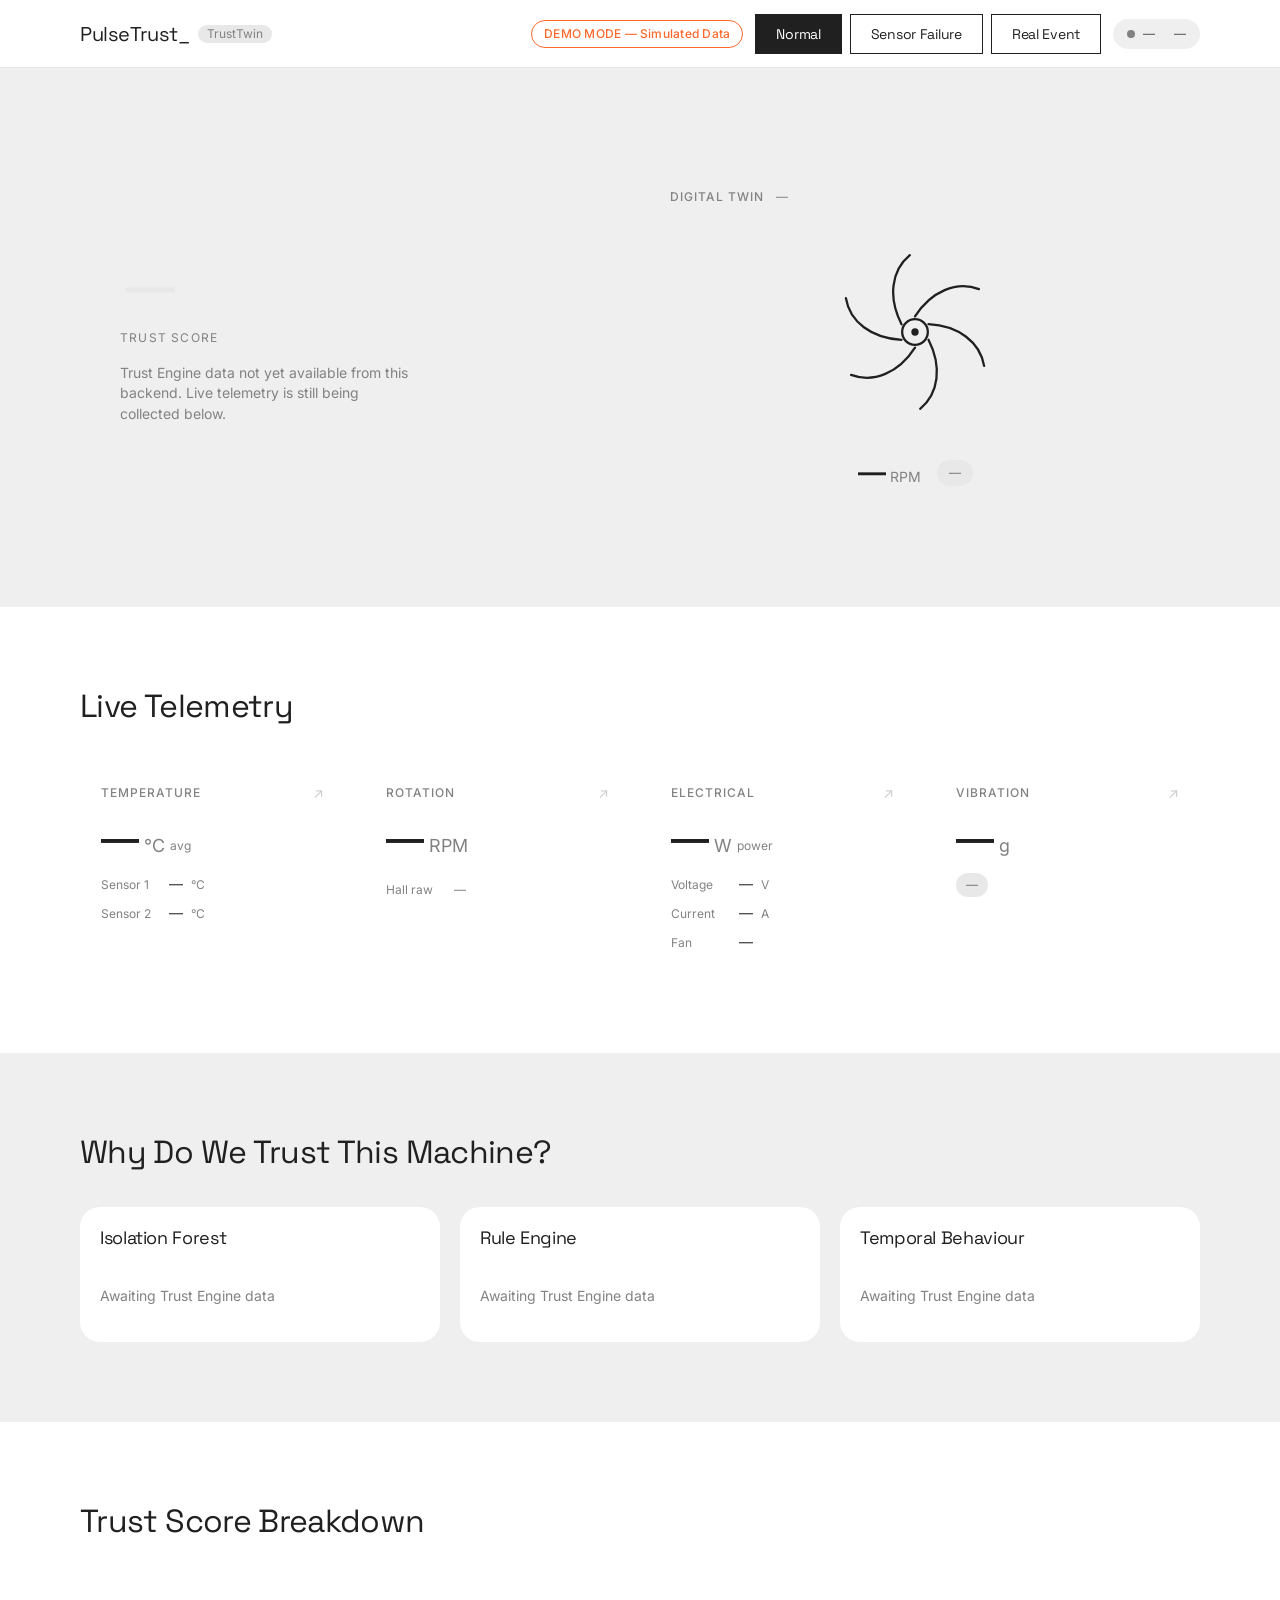
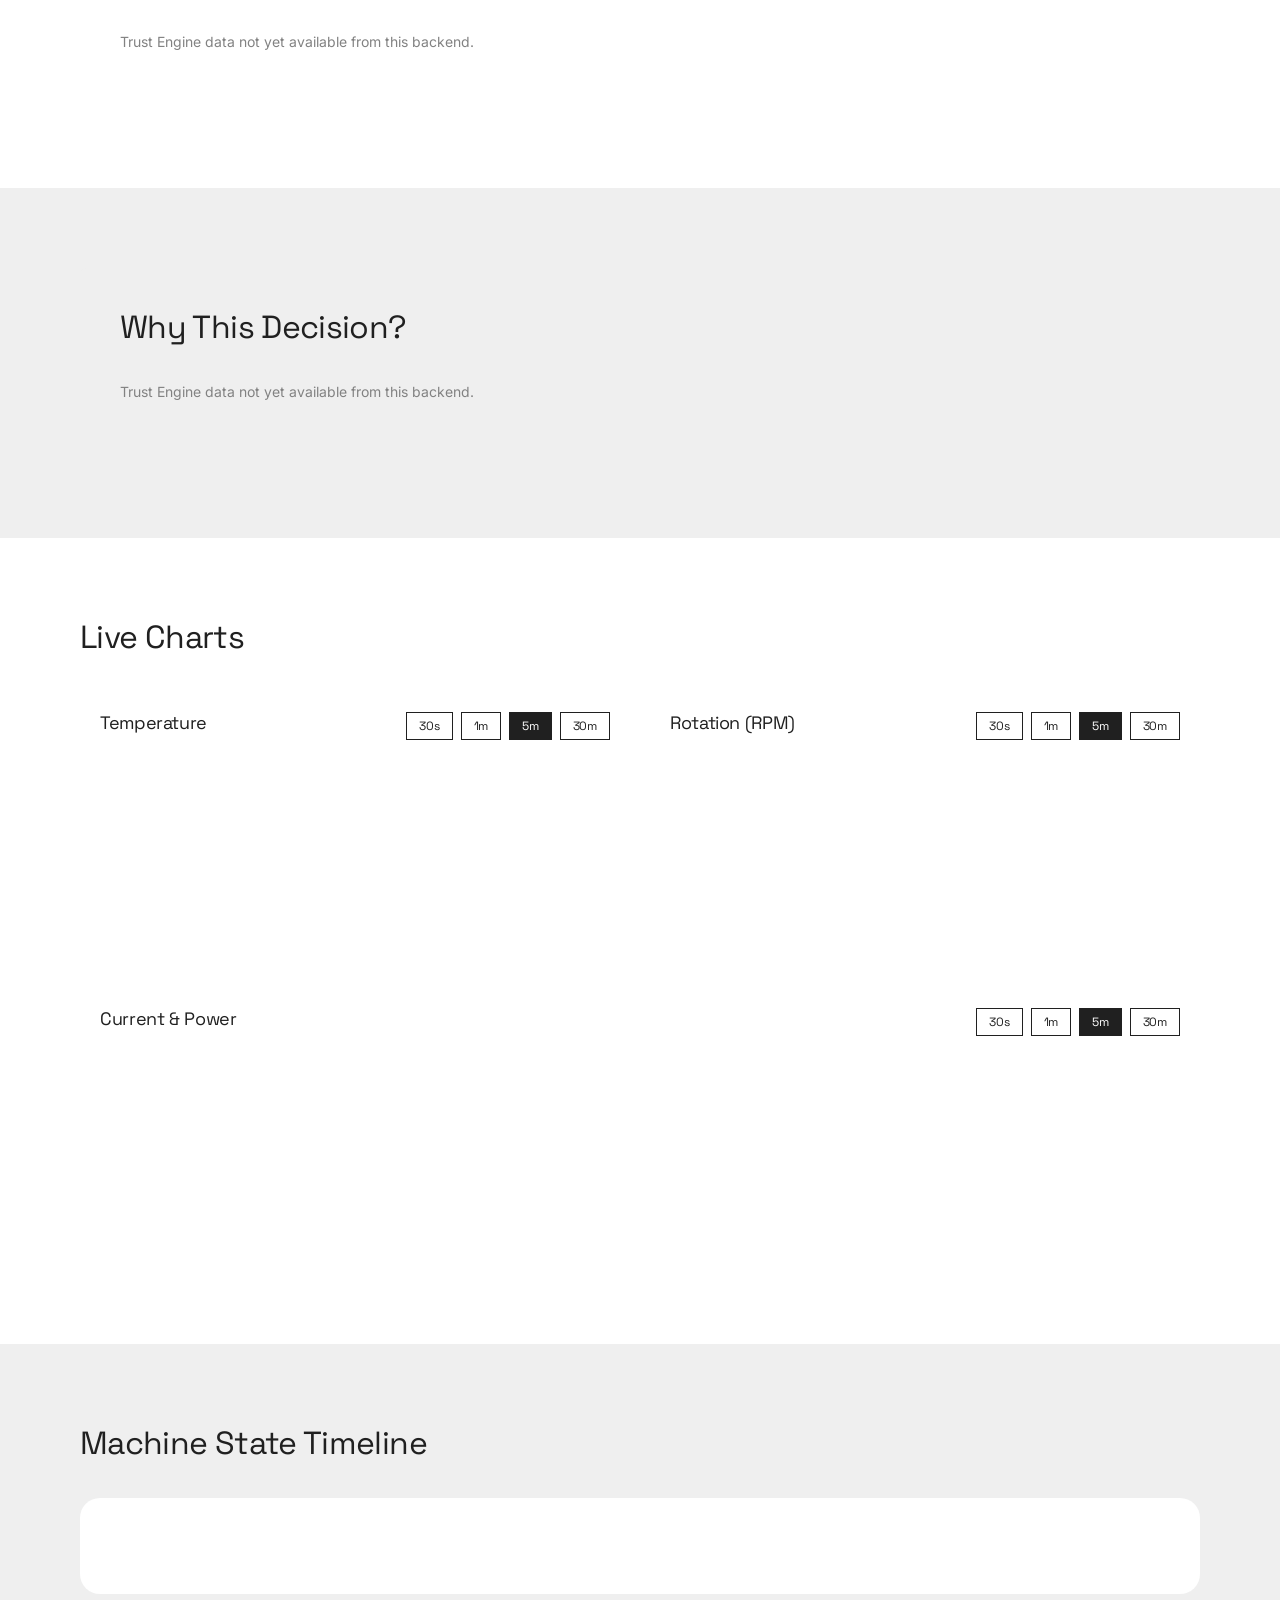
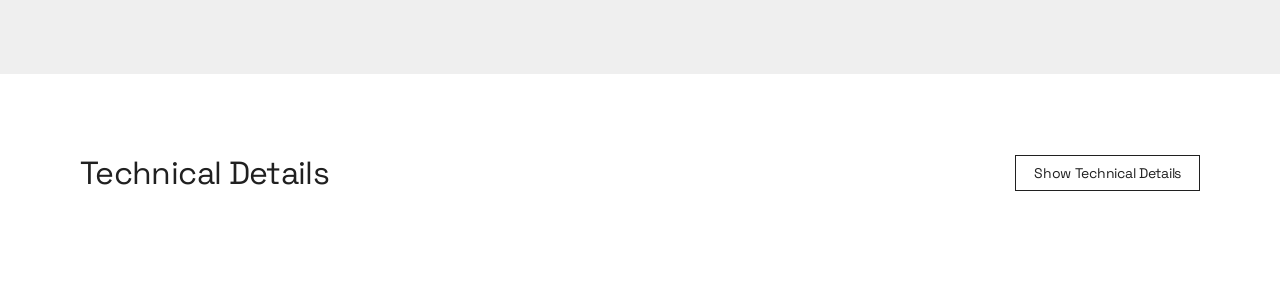
==== commit d1c9c350: "frontend updated" ====
--- a/frontend/index.html
+++ b/frontend/index.html
@@ -3,7 +3,7 @@
 <head>
   <meta charset="UTF-8" />
   <meta name="viewport" content="width=device-width, initial-scale=1.0" />
-  <title>PulseTrust · TrustTwin</title>
+  <title>PulseTrust_ · TrustTwin</title>
   <link rel="preconnect" href="https://fonts.googleapis.com" />
   <link rel="preconnect" href="https://fonts.gstatic.com" crossorigin />
   <link href="https://fonts.googleapis.com/css2?family=Space+Grotesk:wght@400&family=Inter:wght@400;500;600&display=swap" rel="stylesheet" />
@@ -23,7 +23,7 @@
     <div class="page-wrapper site-header__inner">
 
       <div class="site-header__brand">
-        <span class="wordmark">PulseTrust</span>
+        <span class="wordmark">PulseTrust_</span>
         <span class="sub-mark">TrustTwin</span>
       </div>
 
@@ -33,10 +33,9 @@
         <div class="demo-pill" id="demo-pill" hidden>
           <span class="demo-pill__label">DEMO MODE — Simulated Data</span>
           <div class="demo-scenarios" id="demo-scenarios" role="group" aria-label="Demo scenarios">
-            <button class="btn-scenario btn--cta"   data-scenario="HEALTHY"   aria-pressed="true">Healthy</button>
-            <button class="btn-scenario btn--ghost"  data-scenario="ANOMALY"   aria-pressed="false">Anomaly</button>
-            <button class="btn-scenario btn--ghost"  data-scenario="DEGRADING" aria-pressed="false">Degrading</button>
-            <button class="btn-scenario btn--ghost"  data-scenario="FAULT"     aria-pressed="false">Fault</button>
+            <button class="btn-scenario btn--cta"   data-scenario="normal"         aria-pressed="true">Normal</button>
+            <button class="btn-scenario btn--ghost" data-scenario="sensor-failure" aria-pressed="false">Sensor Failure</button>
+            <button class="btn-scenario btn--ghost" data-scenario="real-event"     aria-pressed="false">Real Event</button>
           </div>
         </div>
 
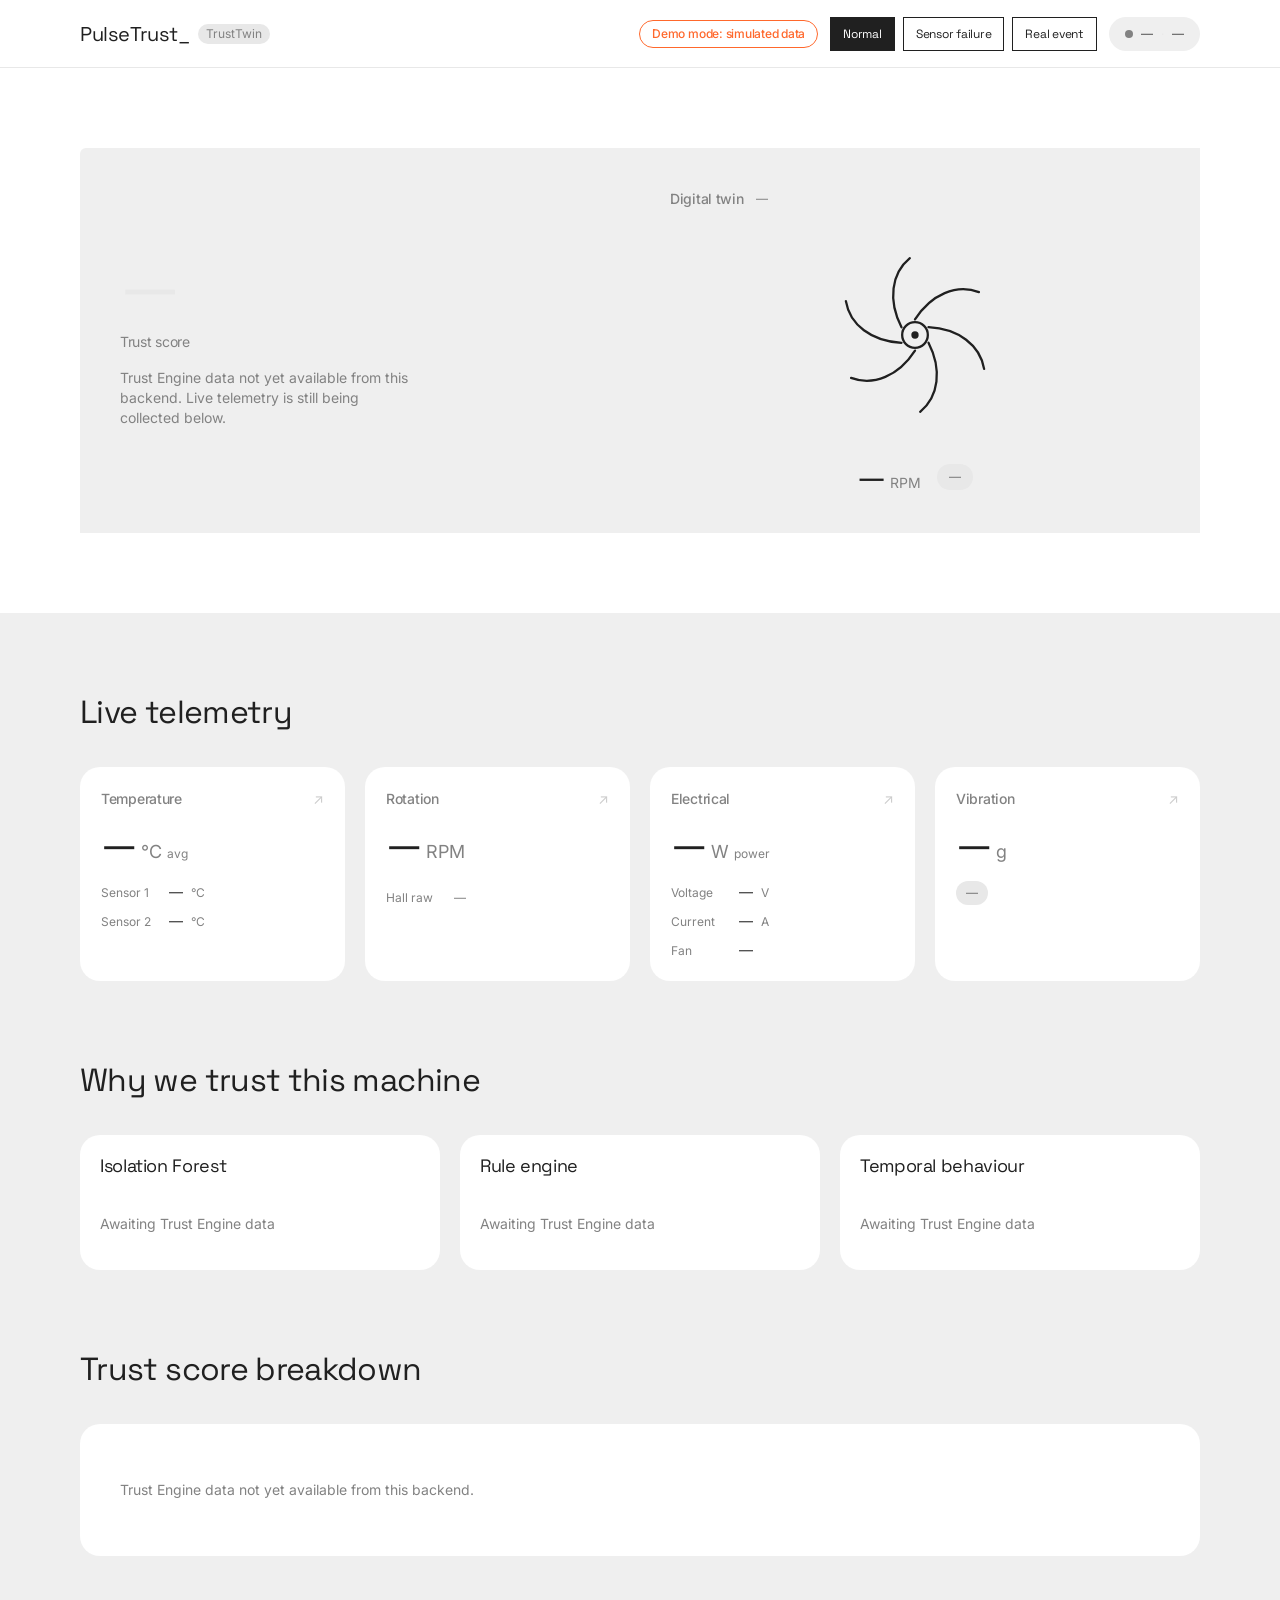
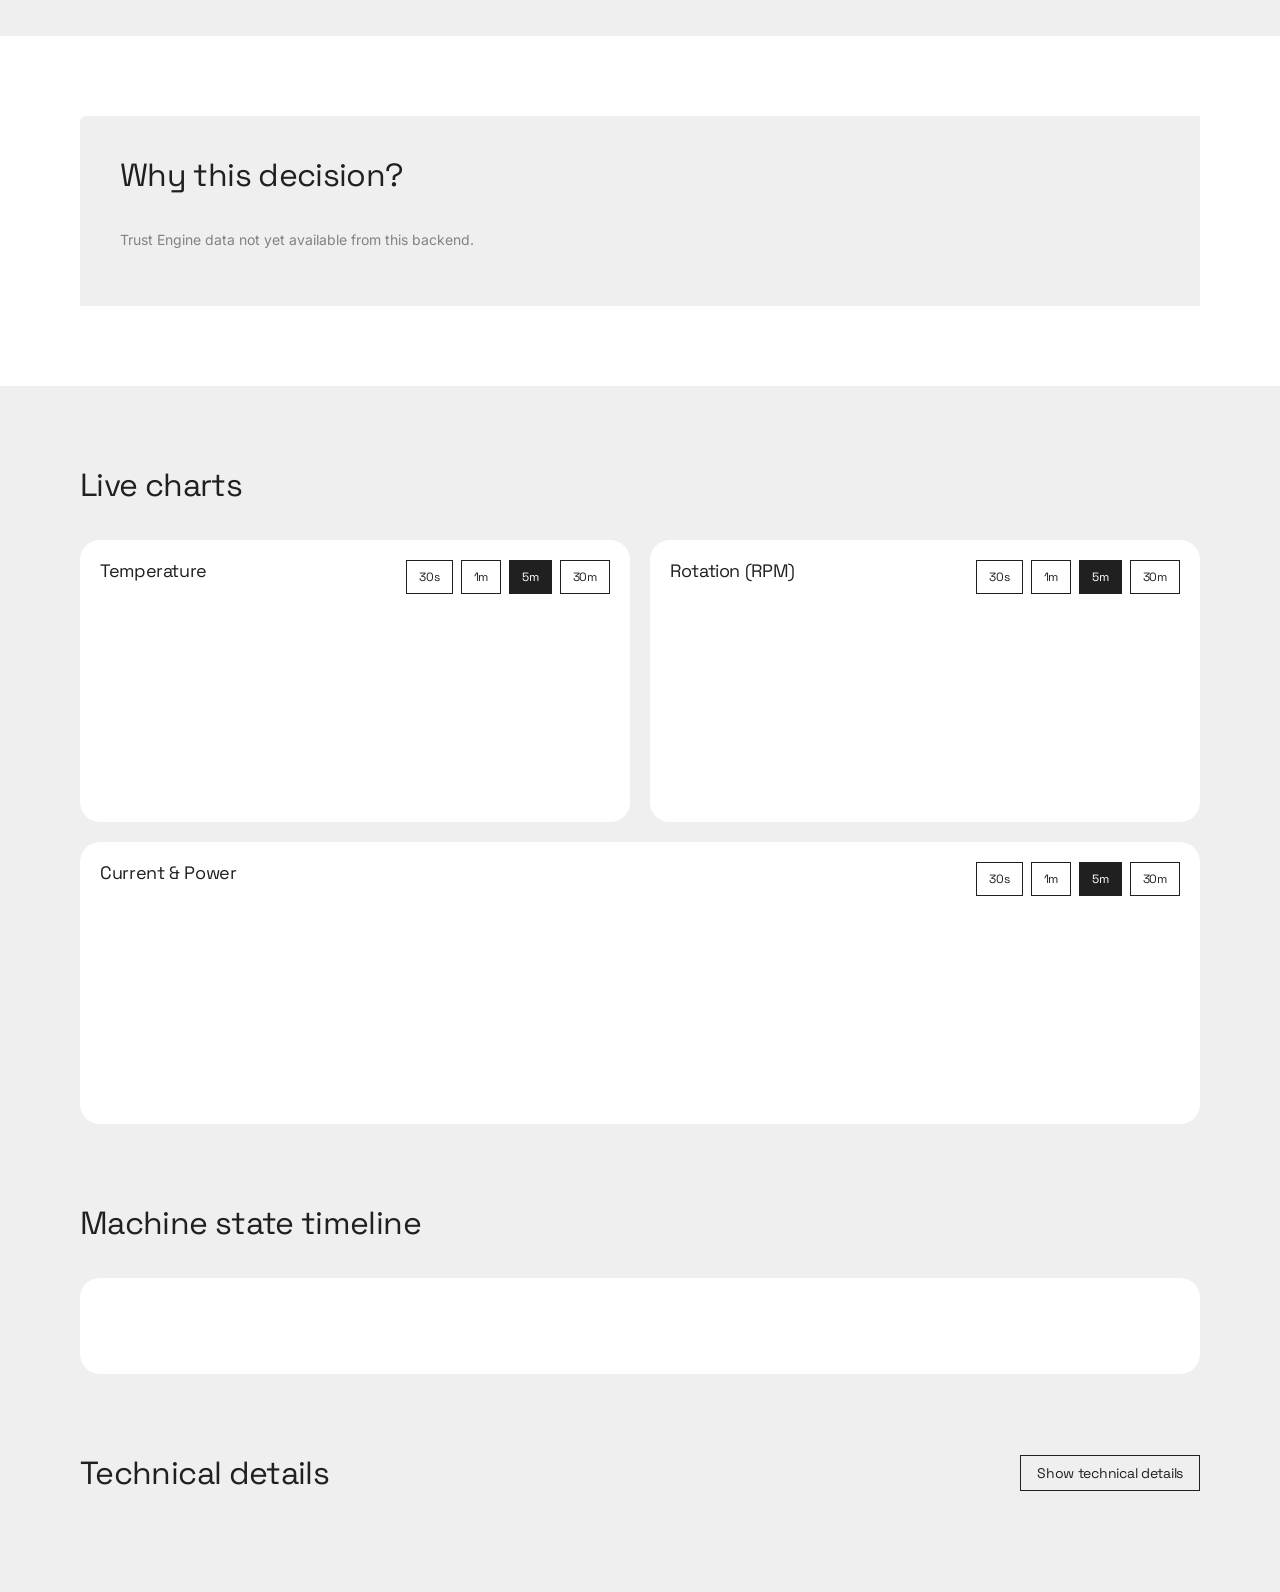
==== commit ac2783da: "updated-front-end" ====
--- a/frontend/index.html
+++ b/frontend/index.html
@@ -11,13 +11,6 @@
 </head>
 <body>
 
-  <!-- ── AMBIENT BACKGROUND ──────────────────────────────────────────── -->
-  <div class="background-layer" aria-hidden="true">
-    <div class="background-grid"></div>
-    <div class="background-wash background-wash--a"></div>
-    <div class="background-wash background-wash--b"></div>
-  </div>
-
   <!-- ── HEADER ──────────────────────────────────────────────────────── -->
   <header class="site-header">
     <div class="page-wrapper site-header__inner">
@@ -31,11 +24,11 @@
 
         <!-- Demo pill — visible only in demo mode -->
         <div class="demo-pill" id="demo-pill" hidden>
-          <span class="demo-pill__label">DEMO MODE — Simulated Data</span>
+          <span class="demo-pill__label">Demo mode: simulated data</span>
           <div class="demo-scenarios" id="demo-scenarios" role="group" aria-label="Demo scenarios">
             <button class="btn-scenario btn--cta"   data-scenario="normal"         aria-pressed="true">Normal</button>
-            <button class="btn-scenario btn--ghost" data-scenario="sensor-failure" aria-pressed="false">Sensor Failure</button>
-            <button class="btn-scenario btn--ghost" data-scenario="real-event"     aria-pressed="false">Real Event</button>
+            <button class="btn-scenario btn--ghost" data-scenario="sensor-failure" aria-pressed="false">Sensor failure</button>
+            <button class="btn-scenario btn--ghost" data-scenario="real-event"     aria-pressed="false">Real event</button>
           </div>
         </div>
 
@@ -55,7 +48,7 @@
   <main id="main-content">
 
     <!-- ── HERO: Trust Score + Digital Twin ──────────────────────────── -->
-    <section class="section section--ash" id="section-hero" aria-labelledby="hero-heading">
+    <section class="section section--white" id="section-hero" aria-labelledby="hero-heading">
       <div class="page-wrapper">
         <h1 id="hero-heading" class="sr-only">Machine Trust Status</h1>
         <div class="card card--asymmetric hero-card reveal">
@@ -76,7 +69,7 @@
                   <span class="trust-score-number" id="trust-score-number">—</span>
                 </div>
               </div>
-              <p class="trust-score-caption">TRUST SCORE</p>
+              <p class="trust-score-caption">Trust score</p>
               <div class="trust-state-row">
                 <span class="state-dot" id="state-dot" aria-hidden="true"></span>
                 <span class="state-label" id="state-label">—</span>
@@ -87,7 +80,7 @@
             <!-- Unavailable state (Trust Engine not yet provided by backend) -->
             <div id="hero-unavailable">
               <div class="trust-unavail-dash" aria-hidden="true">—</div>
-              <p class="trust-score-caption">TRUST SCORE</p>
+              <p class="trust-score-caption">Trust score</p>
               <p class="trust-unavail-notice">
                 Trust Engine data not yet available from this backend.
                 Live telemetry is still being collected below.
@@ -99,7 +92,7 @@
           <!-- Right: Digital Twin -->
           <div class="hero-twin">
             <div class="twin-label-row">
-              <span class="twin-eyebrow">Digital Twin</span>
+              <span class="twin-eyebrow">Digital twin</span>
               <span class="twin-device-id" id="twin-device-id">—</span>
             </div>
             <div class="twin-canvas" id="twin-canvas" aria-label="Fan machine digital twin visualization">
@@ -119,9 +112,9 @@
     </section>
 
     <!-- ── LIVE TELEMETRY ─────────────────────────────────────────────── -->
-    <section class="section section--white" id="section-telemetry" aria-labelledby="tel-heading">
-      <div class="page-wrapper">
-        <h2 class="section-heading reveal" id="tel-heading">Live Telemetry</h2>
+    <section class="section section--ash" id="section-telemetry" aria-labelledby="tel-heading">
+      <div class="page-wrapper">
+        <h2 class="section-heading reveal" id="tel-heading">Live telemetry</h2>
         <div class="telemetry-grid">
 
           <!-- Temperature -->
@@ -232,7 +225,7 @@
     <!-- ── WHY DO WE TRUST THIS MACHINE? ─────────────────────────────── -->
     <section class="section section--ash" id="section-evidence" aria-labelledby="evidence-heading">
       <div class="page-wrapper">
-        <h2 class="section-heading reveal" id="evidence-heading">Why Do We Trust This Machine?</h2>
+        <h2 class="section-heading reveal" id="evidence-heading">Why we trust this machine</h2>
         <div class="evidence-grid">
 
           <!-- Isolation Forest -->
@@ -245,7 +238,7 @@
 
           <!-- Rule Engine -->
           <div class="card card--data evidence-card reveal" id="evidence-rule">
-            <h3 class="evidence-title">Rule Engine</h3>
+            <h3 class="evidence-title">Rule engine</h3>
             <div class="evidence-body" id="evidence-rule-body">
               <p class="evidence-unavail">Awaiting Trust Engine data</p>
             </div>
@@ -253,7 +246,7 @@
 
           <!-- Temporal Behaviour -->
           <div class="card card--data evidence-card reveal" id="evidence-temporal">
-            <h3 class="evidence-title">Temporal Behaviour</h3>
+            <h3 class="evidence-title">Temporal behaviour</h3>
             <div class="evidence-body" id="evidence-temporal-body">
               <p class="evidence-unavail">Awaiting Trust Engine data</p>
             </div>
@@ -264,9 +257,9 @@
     </section>
 
     <!-- ── TRUST SCORE BREAKDOWN ──────────────────────────────────────── -->
-    <section class="section section--white" id="section-breakdown" aria-labelledby="breakdown-heading">
-      <div class="page-wrapper">
-        <h2 class="section-heading reveal" id="breakdown-heading">Trust Score Breakdown</h2>
+    <section class="section section--ash" id="section-breakdown" aria-labelledby="breakdown-heading">
+      <div class="page-wrapper">
+        <h2 class="section-heading reveal" id="breakdown-heading">Trust score breakdown</h2>
         <div class="card card--data breakdown-card reveal">
 
           <!-- Unavailable state -->
@@ -277,28 +270,28 @@
           <!-- Ledger (hidden until Trust Engine responds) -->
           <div class="breakdown-ledger" id="breakdown-ledger" hidden>
             <div class="breakdown-row">
-              <span class="breakdown-label">Base Trust</span>
+              <span class="breakdown-label">Base trust</span>
               <span class="breakdown-value" id="bd-base">+100</span>
             </div>
             <div class="breakdown-row">
-              <span class="breakdown-label">Anomaly Penalty</span>
+              <span class="breakdown-label">Anomaly penalty</span>
               <span class="breakdown-value breakdown-value--penalty" id="bd-anomaly">0</span>
             </div>
             <div class="breakdown-row">
-              <span class="breakdown-label">Warning Penalty</span>
+              <span class="breakdown-label">Warning penalty</span>
               <span class="breakdown-value breakdown-value--penalty" id="bd-warning">0</span>
             </div>
             <div class="breakdown-row">
-              <span class="breakdown-label">Critical Penalty</span>
+              <span class="breakdown-label">Critical penalty</span>
               <span class="breakdown-value breakdown-value--penalty" id="bd-critical">0</span>
             </div>
             <div class="breakdown-row">
-              <span class="breakdown-label">Degradation Penalty</span>
+              <span class="breakdown-label">Degradation penalty</span>
               <span class="breakdown-value breakdown-value--penalty" id="bd-degradation">0</span>
             </div>
             <div class="breakdown-rule" role="separator" aria-hidden="true"></div>
             <div class="breakdown-row breakdown-row--total">
-              <span class="breakdown-label">Final Trust</span>
+              <span class="breakdown-label">Final trust</span>
               <span class="breakdown-value breakdown-value--total" id="bd-total">—</span>
             </div>
           </div>
@@ -308,11 +301,11 @@
     </section>
 
     <!-- ── DECISION EXPLANATION ───────────────────────────────────────── -->
-    <section class="section section--ash" id="section-decision" aria-labelledby="decision-card-heading">
+    <section class="section section--white" id="section-decision" aria-labelledby="decision-card-heading">
       <div class="page-wrapper">
         <div class="card card--asymmetric decision-card reveal">
 
-          <h2 class="decision-heading" id="decision-card-heading">Why This Decision?</h2>
+          <h2 class="decision-heading" id="decision-card-heading">Why this decision?</h2>
 
           <!-- Unavailable -->
           <div id="decision-unavailable">
@@ -331,9 +324,9 @@
     </section>
 
     <!-- ── LIVE CHARTS ────────────────────────────────────────────────── -->
-    <section class="section section--white" id="section-charts" aria-labelledby="charts-heading">
-      <div class="page-wrapper">
-        <h2 class="section-heading reveal" id="charts-heading">Live Charts</h2>
+    <section class="section section--ash" id="section-charts" aria-labelledby="charts-heading">
+      <div class="page-wrapper">
+        <h2 class="section-heading reveal" id="charts-heading">Live charts</h2>
         <div class="charts-grid">
 
           <!-- Temperature Chart -->
@@ -388,7 +381,7 @@
     <!-- ── MACHINE STATE TIMELINE ─────────────────────────────────────── -->
     <section class="section section--ash" id="section-timeline" aria-labelledby="timeline-heading">
       <div class="page-wrapper">
-        <h2 class="section-heading reveal" id="timeline-heading">Machine State Timeline</h2>
+        <h2 class="section-heading reveal" id="timeline-heading">Machine state timeline</h2>
         <div class="card card--data reveal">
           <div class="timeline-track" id="timeline-track" role="list" aria-label="Historical machine states"></div>
           <div class="timeline-detail" id="timeline-detail" hidden aria-live="polite"></div>
@@ -397,13 +390,13 @@
     </section>
 
     <!-- ── TECHNICAL DETAILS ──────────────────────────────────────────── -->
-    <section class="section section--white" id="section-technical">
+    <section class="section section--ash" id="section-technical">
       <div class="page-wrapper">
         <div class="technical-header reveal">
-          <h2 class="section-heading" style="margin-bottom:0" id="technical-heading">Technical Details</h2>
+          <h2 class="section-heading" style="margin-bottom:0" id="technical-heading">Technical details</h2>
           <button class="btn--ghost technical-toggle" id="technical-toggle"
                   aria-expanded="false" aria-controls="technical-panel">
-            Show Technical Details
+            Show technical details
           </button>
         </div>
         <div class="card card--data technical-panel" id="technical-panel" hidden>
@@ -417,23 +410,23 @@
               <dd class="technical-value">Isolation Forest</dd>
             </div>
             <div class="technical-row">
-              <dt class="technical-label">Features Used</dt>
+              <dt class="technical-label">Features used</dt>
               <dd class="technical-value" id="tech-features">34</dd>
             </div>
             <div class="technical-row">
-              <dt class="technical-label">Training Dataset</dt>
+              <dt class="technical-label">Training dataset</dt>
               <dd class="technical-value">normal_data.json</dd>
             </div>
             <div class="technical-row">
-              <dt class="technical-label">Rule Engine</dt>
+              <dt class="technical-label">Rule engine</dt>
               <dd class="technical-value">Deterministic — Stage 2</dd>
             </div>
             <div class="technical-row">
-              <dt class="technical-label">Temporal Persistence</dt>
+              <dt class="technical-label">Temporal persistence</dt>
               <dd class="technical-value">3 consecutive readings</dd>
             </div>
             <div class="technical-row">
-              <dt class="technical-label">Model Status</dt>
+              <dt class="technical-label">Model status</dt>
               <dd class="technical-value" id="tech-model-status">—</dd>
             </div>
             <div class="technical-row">
@@ -442,7 +435,7 @@
             </div>
           </dl>
           <a class="technical-raw-link" id="technical-raw-link" href="#" aria-label="View raw API payload">
-            View raw payload ↗
+            View raw payload
           </a>
         </div>
       </div>
--- a/frontend/styles.css
+++ b/frontend/styles.css
@@ -49,6 +49,7 @@
   --ls-ui:         -0.02em;
 
   /* Spacing scale (only these values) */
+  --sp-4:   4px;   /* micro: text stacks only */
   --sp-8:   8px;
   --sp-12:  12px;
   --sp-16:  16px;
@@ -138,63 +139,6 @@
 
 .section--white { background: var(--color-canvas-white); }
 .section--ash   { background: var(--color-ash); }
-
-/* ── 4. BACKGROUND LAYER ─────────────────────────────────── */
-.background-layer {
-  position: fixed;
-  inset: 0;
-  z-index: -1;
-  pointer-events: none;
-  overflow: hidden;
-  background: var(--color-canvas-white);
-}
-
-.background-grid {
-  position: absolute;
-  inset: -10%;
-  width: 120%; height: 120%;
-  background-image:
-    linear-gradient(to right, var(--color-mist) 1px, transparent 1px),
-    linear-gradient(to bottom, var(--color-mist) 1px, transparent 1px);
-  background-size: 40px 40px;
-  opacity: 0.45;
-  transform: translate3d(calc(var(--mx) * 6px), calc(var(--my) * 6px), 0);
-  transition: transform 0.2s ease-out;
-  will-change: transform;
-}
-
-.background-wash {
-  position: absolute;
-  border-radius: 50%;
-  filter: blur(90px);
-  will-change: transform;
-}
-
-.background-wash--a {
-  width: 40vw; height: 40vw;
-  background: var(--color-ember);
-  opacity: 0.05;
-  top: -10%; left: -5%;
-  animation: bg-drift-a 55s ease-in-out infinite alternate;
-}
-
-.background-wash--b {
-  width: 50vw; height: 50vw;
-  background: var(--color-ivory);
-  opacity: 0.06;
-  bottom: -10%; right: -5%;
-  animation: bg-drift-b 65s ease-in-out infinite alternate;
-}
-
-@keyframes bg-drift-a {
-  from { transform: translate(-5%, -5%); }
-  to   { transform: translate(5%, 5%); }
-}
-
-@keyframes bg-drift-b {
-  from { transform: translate(5%, 5%); }
-  to   { transform: translate(-5%, -5%); }
-}
 
 /* ── 5. SCROLL REVEAL ─────────────────────────────────────── */
 .reveal {
@@ -1393,9 +1337,6 @@
     transition: none;
   }
 
-  /* Background */
-  .background-wash    { animation: none; }
-  .background-grid    { transition: none; }
 
   /* Fan rotation */
   .fan-rotating { animation: none; }
@@ -1420,3 +1361,68 @@
   /* Timeline dots */
   .timeline-dot { transition: none; }
 }
+
+/* ── 21. THEME ALIGNMENT ──────────────────────────────────── */
+/* Surfaces: white sections hold ash featured cards; ash sections hold white data cards.
+   Consecutive ash sections read as one band. */
+.section--ash + .section--ash { padding-top: 0; }
+
+/* Header grows when demo controls wrap on narrow screens (was fixed at 68px and overflowed) */
+.site-header { height: auto; min-height: var(--header-height); padding-block: var(--sp-12); }
+.site-header__inner { flex-wrap: wrap; }
+
+/* Focus */
+:focus-visible { outline: 2px solid var(--color-ember); outline-offset: 2px; }
+.telemetry-card:focus-visible { outline: 2px solid var(--color-ember); outline-offset: 2px; }
+.telemetry-card:hover { border-color: var(--color-graphite); }
+
+/* Buttons on the spacing scale. .btn-scenario was silently overridden by .btn--cta / .btn--ghost. */
+.btn--cta, .btn--ghost { padding: var(--sp-12) var(--sp-20); }
+.btn-scenario, .range-btn { padding: var(--sp-8) var(--sp-12); font-size: var(--font-micro); }
+.technical-toggle { padding: var(--sp-8) var(--sp-16); }
+.sub-mark { padding: var(--sp-4) var(--sp-8); }
+.status-pill { padding: var(--sp-8) var(--sp-16); }
+.demo-pill__label { padding: var(--sp-4) var(--sp-12); letter-spacing: var(--ls-ui); }
+
+/* Labels: sentence case with UI tracking instead of tracked caps */
+.trust-score-caption, .twin-eyebrow, .tel-card-title,
+.timeline-detail-label, .technical-label, .modal-stat-label, .modal-stat-series-title {
+  text-transform: none;
+  letter-spacing: var(--ls-ui);
+}
+.trust-score-caption, .twin-eyebrow, .tel-card-title { font-size: var(--font-caption); }
+.decision-badge, .if-status { letter-spacing: var(--ls-ui); }
+
+/* Numerals in the display face, on the type scale */
+.tel-value, .twin-rpm-value, .modal-stat-value, .timeline-detail-value, .breakdown-value--total {
+  font-family: 'Space Grotesk', sans-serif;
+  font-weight: 400;
+  letter-spacing: var(--ls-ui);
+  font-feature-settings: 'tnum';
+}
+.tel-value       { font-size: var(--font-heading-lg); }
+.twin-rpm-value  { font-size: var(--font-heading); }
+
+/* Trust ring: 66px score overflowed the 160px ring. Ring now matches the 220px twin. */
+.hero-ring-wrap, .trust-ring { width: 220px; height: 220px; }
+
+/* Icons */
+.icon { display: inline-block; width: 16px; height: 16px; flex-shrink: 0; }
+.if-status { display: inline-flex; align-items: center; gap: var(--sp-8); }
+.decision-status-line { display: flex; align-items: center; gap: var(--sp-8); }
+.decision-reason-item::before {
+  content: '';
+  top: 0.75em;
+  width: 5px; height: 5px;
+  border-radius: 50%;
+  background: var(--color-slate);
+}
+
+/* Chart tooltip follows the button radius, not an off-system 8px */
+.chart-tip { border-color: var(--color-graphite); border-radius: var(--radius-button); }
+
+@media (max-width: 480px) {
+  .hero-ring-wrap, .trust-ring { width: 160px; height: 160px; }
+  .trust-score-number { font-size: var(--font-heading-lg); }
+  .btn-scenario { padding: var(--sp-8) var(--sp-12); font-size: var(--font-micro); }
+}
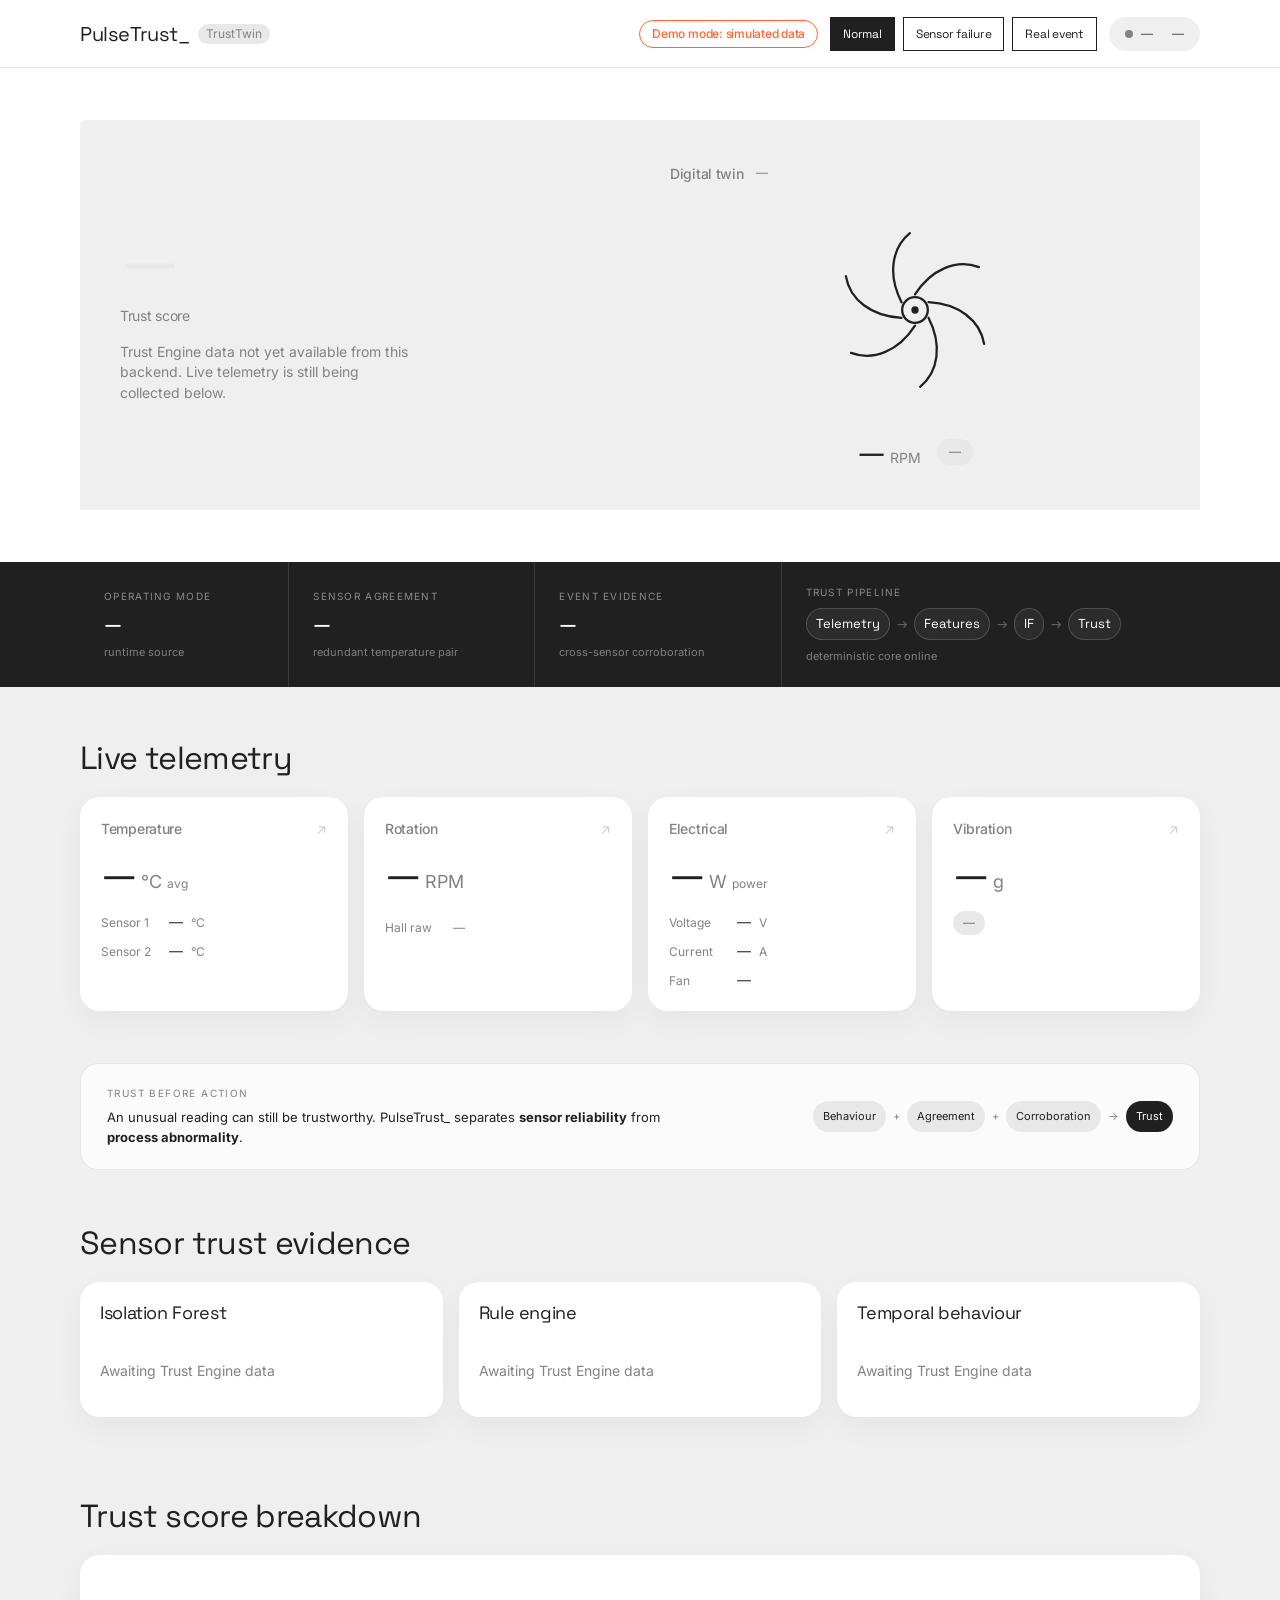
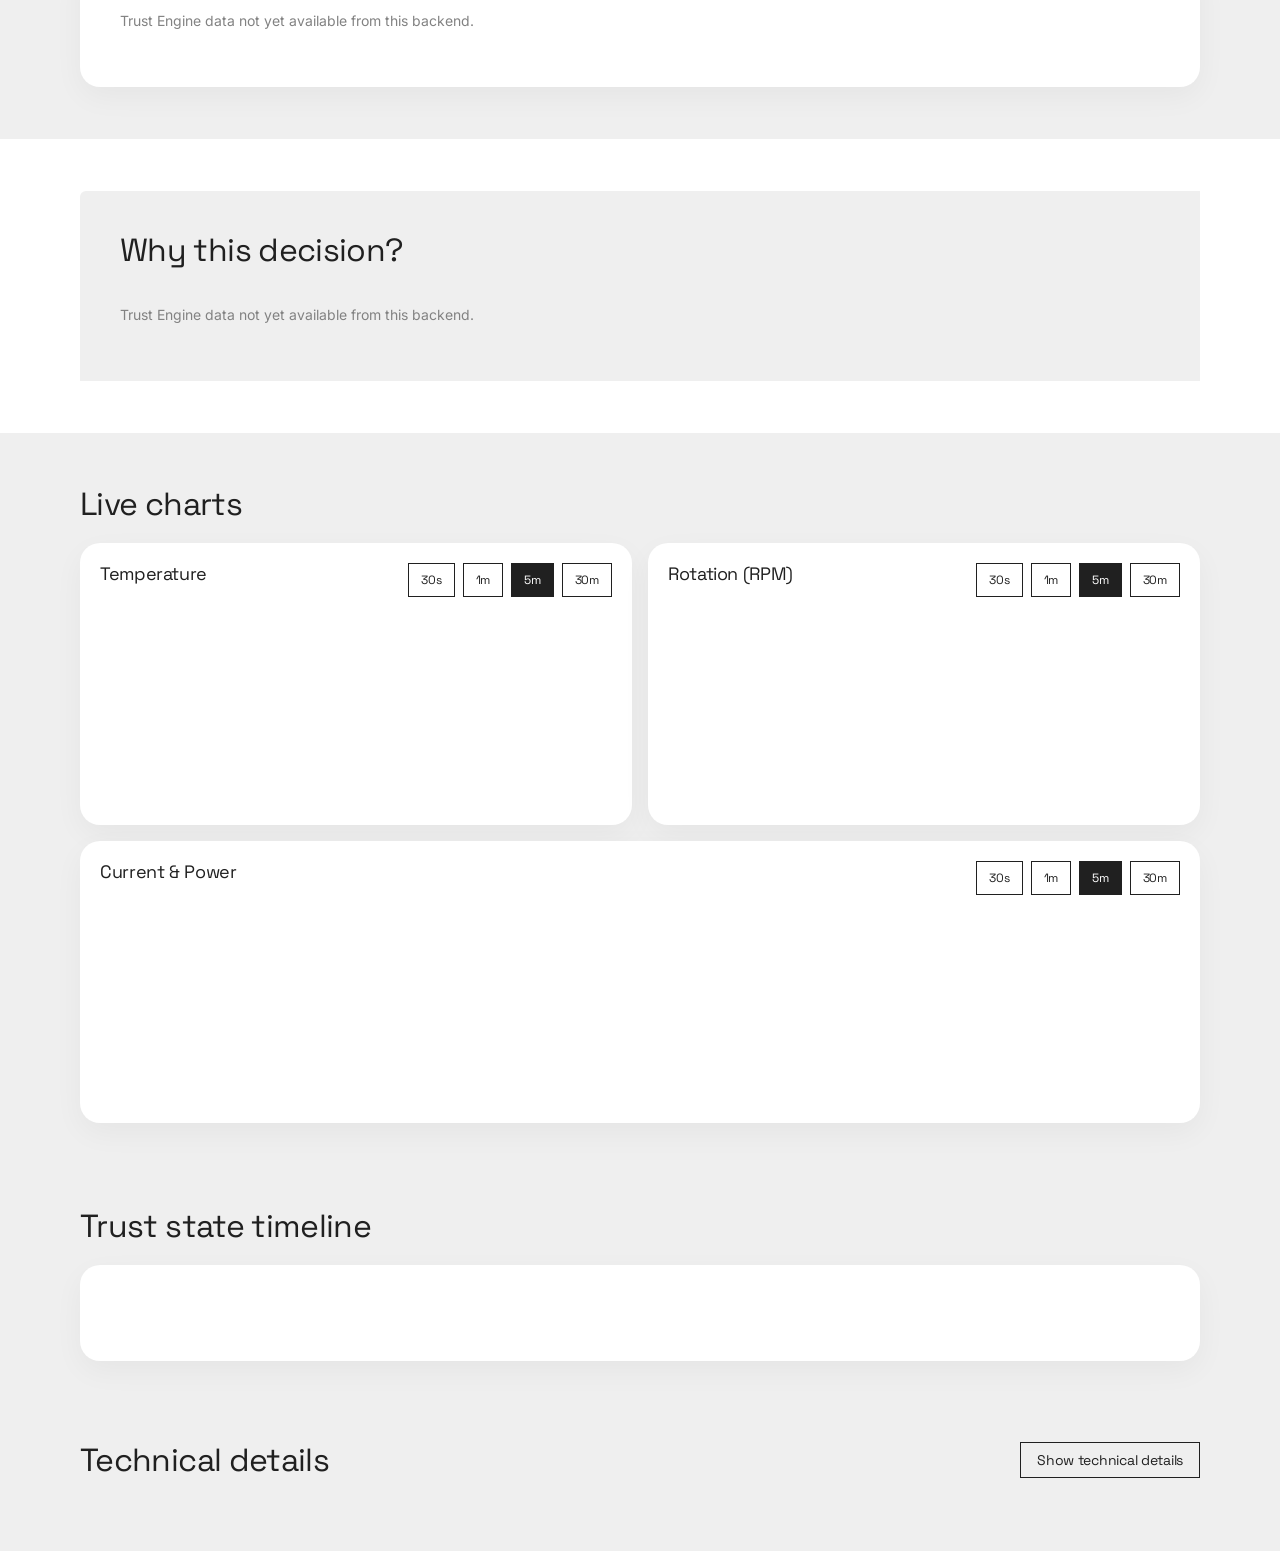
==== commit e09364c1: "front-end" ====
--- a/frontend/index.html
+++ b/frontend/index.html
@@ -50,7 +50,7 @@
     <!-- ── HERO: Trust Score + Digital Twin ──────────────────────────── -->
     <section class="section section--white" id="section-hero" aria-labelledby="hero-heading">
       <div class="page-wrapper">
-        <h1 id="hero-heading" class="sr-only">Machine Trust Status</h1>
+        <h1 id="hero-heading" class="sr-only">Sensor Trust Status</h1>
         <div class="card card--asymmetric hero-card reveal">
 
           <!-- Left: Trust Score -->
@@ -111,6 +111,18 @@
       </div>
     </section>
 
+    <!-- ── SYSTEM SNAPSHOT ───────────────────────────────────────────── -->
+    <section class="snapshot-section" aria-label="PulseTrust system snapshot">
+      <div class="page-wrapper">
+        <div class="snapshot-grid reveal">
+          <div class="snapshot-item"><span class="snapshot-kicker">Operating mode</span><strong class="snapshot-value" id="snap-mode">—</strong><span class="snapshot-note">runtime source</span></div>
+          <div class="snapshot-item"><span class="snapshot-kicker">Sensor agreement</span><strong class="snapshot-value" id="snap-agreement">—</strong><span class="snapshot-note">redundant temperature pair</span></div>
+          <div class="snapshot-item"><span class="snapshot-kicker">Event evidence</span><strong class="snapshot-value" id="snap-event">—</strong><span class="snapshot-note">cross-sensor corroboration</span></div>
+          <div class="snapshot-item snapshot-item--pipeline"><span class="snapshot-kicker">Trust pipeline</span><div class="pipeline-mini"><span>Telemetry</span><i>→</i><span>Features</span><i>→</i><span>IF</span><i>→</i><span>Trust</span></div><span class="snapshot-note">deterministic core online</span></div>
+        </div>
+      </div>
+    </section>
+
     <!-- ── LIVE TELEMETRY ─────────────────────────────────────────────── -->
     <section class="section section--ash" id="section-telemetry" aria-labelledby="tel-heading">
       <div class="page-wrapper">
@@ -222,10 +234,20 @@
       </div>
     </section>
 
-    <!-- ── WHY DO WE TRUST THIS MACHINE? ─────────────────────────────── -->
+    <!-- ── TRUST LOGIC ──────────────────────────────────────────────── -->
+    <section class="logic-section section--ash" aria-label="Trust logic">
+      <div class="page-wrapper">
+        <div class="logic-band reveal">
+          <div><span class="logic-eyebrow">Trust before action</span><p class="logic-copy">An unusual reading can still be trustworthy. PulseTrust_ separates <strong>sensor reliability</strong> from <strong>process abnormality</strong>.</p></div>
+          <div class="logic-flow" aria-hidden="true"><span>Behaviour</span><b>+</b><span>Agreement</span><b>+</b><span>Corroboration</span><b>→</b><span class="logic-result">Trust</span></div>
+        </div>
+      </div>
+    </section>
+
+    <!-- ── SENSOR TRUST EVIDENCE ─────────────────────────────────────── -->
     <section class="section section--ash" id="section-evidence" aria-labelledby="evidence-heading">
       <div class="page-wrapper">
-        <h2 class="section-heading reveal" id="evidence-heading">Why we trust this machine</h2>
+        <h2 class="section-heading reveal" id="evidence-heading">Sensor trust evidence</h2>
         <div class="evidence-grid">
 
           <!-- Isolation Forest -->
@@ -381,7 +403,7 @@
     <!-- ── MACHINE STATE TIMELINE ─────────────────────────────────────── -->
     <section class="section section--ash" id="section-timeline" aria-labelledby="timeline-heading">
       <div class="page-wrapper">
-        <h2 class="section-heading reveal" id="timeline-heading">Machine state timeline</h2>
+        <h2 class="section-heading reveal" id="timeline-heading">Trust state timeline</h2>
         <div class="card card--data reveal">
           <div class="timeline-track" id="timeline-track" role="list" aria-label="Historical machine states"></div>
           <div class="timeline-detail" id="timeline-detail" hidden aria-live="polite"></div>
@@ -411,19 +433,19 @@
             </div>
             <div class="technical-row">
               <dt class="technical-label">Features used</dt>
-              <dd class="technical-value" id="tech-features">34</dd>
+              <dd class="technical-value" id="tech-features">6</dd>
             </div>
             <div class="technical-row">
               <dt class="technical-label">Training dataset</dt>
-              <dd class="technical-value">normal_data.json</dd>
+              <dd class="technical-value">Synthetic bootstrap baseline</dd>
             </div>
             <div class="technical-row">
               <dt class="technical-label">Rule engine</dt>
-              <dd class="technical-value">Deterministic — Stage 2</dd>
-            </div>
-            <div class="technical-row">
-              <dt class="technical-label">Temporal persistence</dt>
-              <dd class="technical-value">3 consecutive readings</dd>
+              <dd class="technical-value">Deterministic trust + cross-sensor evidence</dd>
+            </div>
+            <div class="technical-row">
+              <dt class="technical-label">Trust states</dt>
+              <dd class="technical-value">TRUSTED · DEGRADED · UNTRUSTED</dd>
             </div>
             <div class="technical-row">
               <dt class="technical-label">Model status</dt>
--- a/frontend/styles.css
+++ b/frontend/styles.css
@@ -1426,3 +1426,26 @@
   .trust-score-number { font-size: var(--font-heading-lg); }
   .btn-scenario { padding: var(--sp-8) var(--sp-12); font-size: var(--font-micro); }
 }
+
+/* PulseTrust_ — denser minimal dashboard */
+.section{padding-top:52px;padding-bottom:52px}.section-heading{margin-bottom:20px}
+.hero-card{min-height:390px}.telemetry-grid,.evidence-grid,.charts-grid{gap:16px}
+.telemetry-card{min-height:210px}.card--data{box-shadow:0 10px 30px rgba(20,24,28,.045)}
+.snapshot-section{background:var(--color-graphite);color:#fff;padding:0}
+.snapshot-grid{display:grid;grid-template-columns:.85fr 1fr 1fr 1.7fr;min-height:116px}
+.snapshot-item{padding:23px 24px;border-right:1px solid rgba(255,255,255,.11);display:flex;flex-direction:column;justify-content:center;gap:5px}
+.snapshot-item:last-child{border-right:0}.snapshot-kicker{font-size:10px;letter-spacing:.13em;text-transform:uppercase;color:rgba(255,255,255,.48)}
+.snapshot-value{font-family:'Space Grotesk',sans-serif;font-size:20px;font-weight:500;letter-spacing:-.02em}
+.snapshot-note{font-size:11px;color:rgba(255,255,255,.43)}
+.pipeline-mini{display:flex;align-items:center;flex-wrap:wrap;gap:7px;font-family:'Space Grotesk',sans-serif;font-size:13px;margin:3px 0}
+.pipeline-mini span{border:1px solid rgba(255,255,255,.17);background:rgba(255,255,255,.055);border-radius:999px;padding:5px 9px}
+.pipeline-mini i{color:rgba(255,255,255,.35);font-style:normal}
+.logic-section{padding:0 0 18px}.logic-band{border:1px solid rgba(20,24,28,.09);border-radius:18px;padding:22px 26px;background:rgba(255,255,255,.72);display:grid;grid-template-columns:1.15fr 1fr;align-items:center;gap:28px}
+.logic-eyebrow{display:block;font-size:10px;text-transform:uppercase;letter-spacing:.14em;color:var(--color-slate);margin-bottom:6px}
+.logic-copy{margin:0;max-width:620px;font-size:13px;line-height:1.55;color:var(--color-graphite)}
+.logic-flow{display:flex;justify-content:flex-end;align-items:center;gap:7px;flex-wrap:wrap;font-size:11px}
+.logic-flow span{padding:7px 10px;border-radius:999px;background:var(--color-mist);white-space:nowrap}.logic-flow b{font-weight:400;color:var(--color-slate)}
+.logic-flow .logic-result{background:var(--color-graphite);color:#fff}
+#section-evidence{padding-top:36px}#section-breakdown{padding-top:28px}#section-timeline{padding-top:32px}#section-technical{padding-top:28px}
+@media(max-width:900px){.snapshot-grid{grid-template-columns:1fr 1fr}.snapshot-item:nth-child(2){border-right:0}.snapshot-item:nth-child(-n+2){border-bottom:1px solid rgba(255,255,255,.11)}.logic-band{grid-template-columns:1fr}.logic-flow{justify-content:flex-start}}
+@media(max-width:560px){.section{padding-top:40px;padding-bottom:40px}.snapshot-grid{grid-template-columns:1fr}.snapshot-item{border-right:0;border-bottom:1px solid rgba(255,255,255,.11)}.snapshot-item:last-child{border-bottom:0}.hero-card{min-height:auto}}
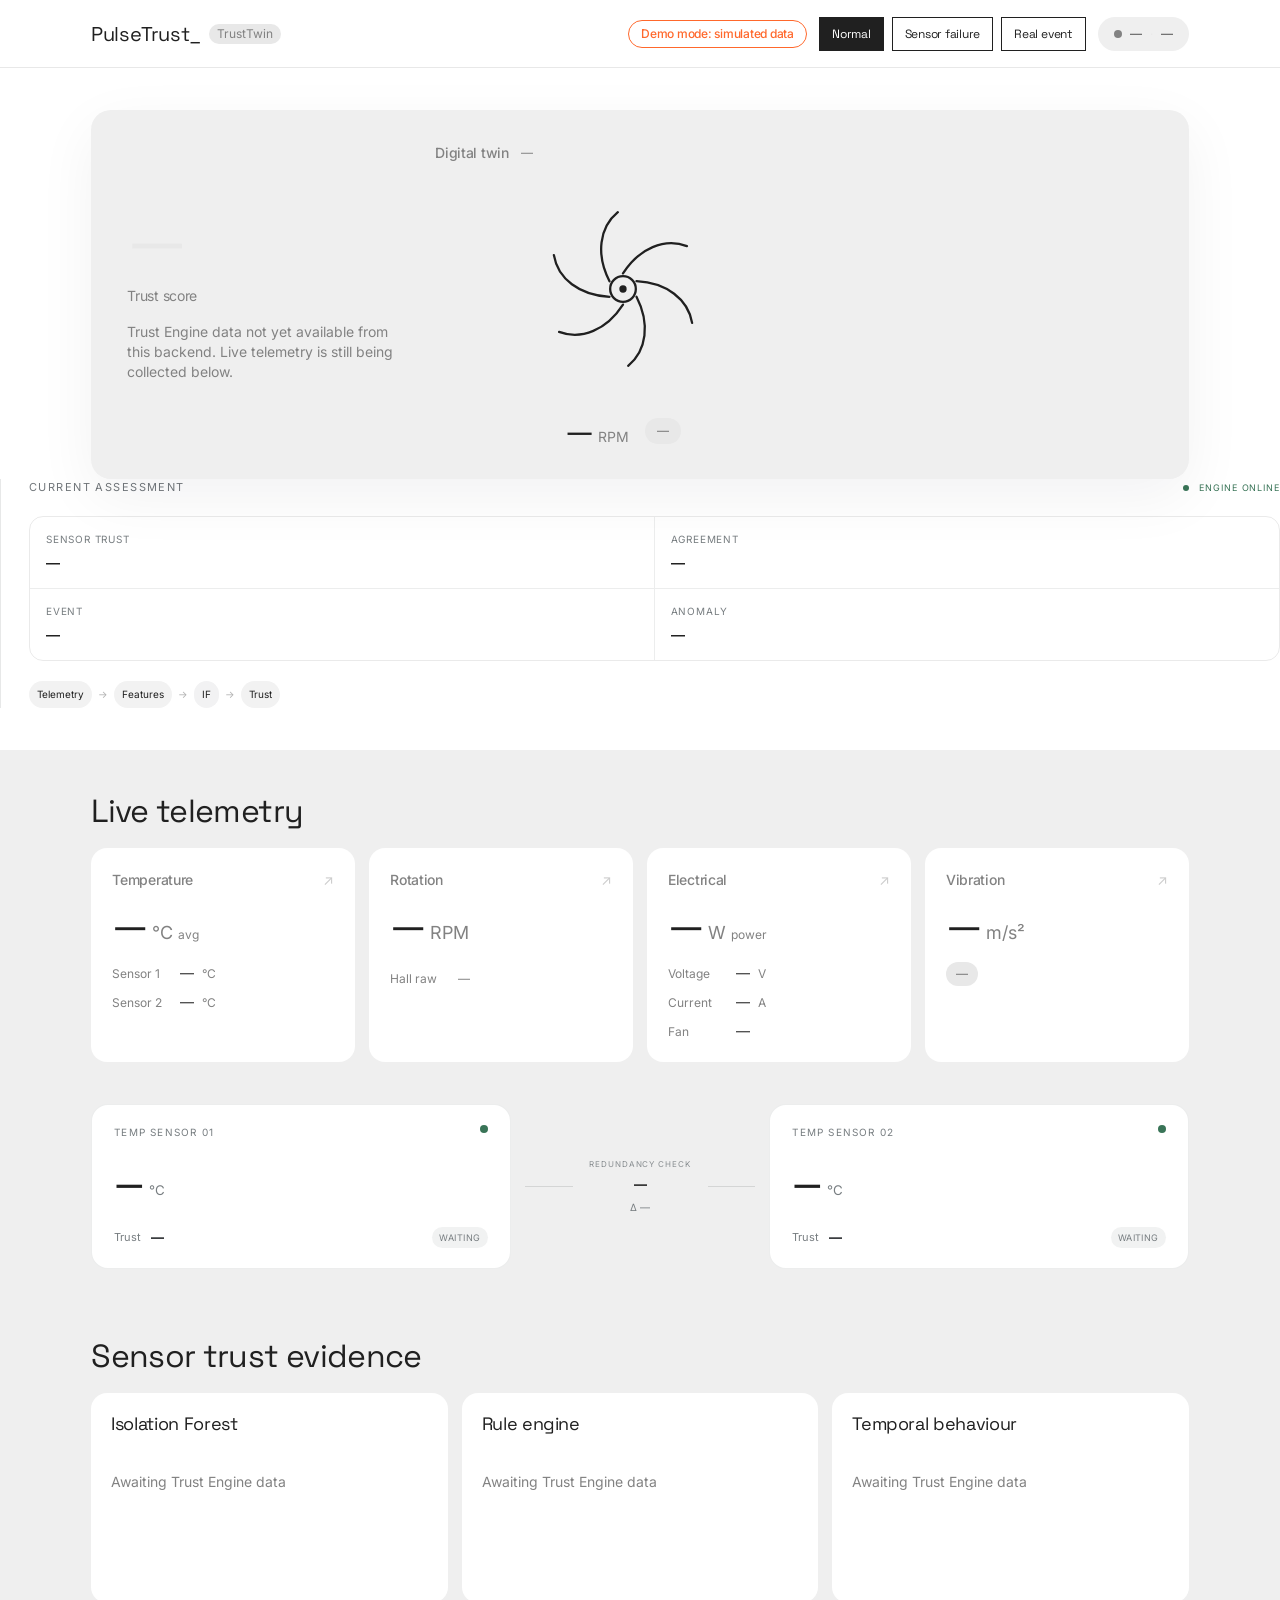
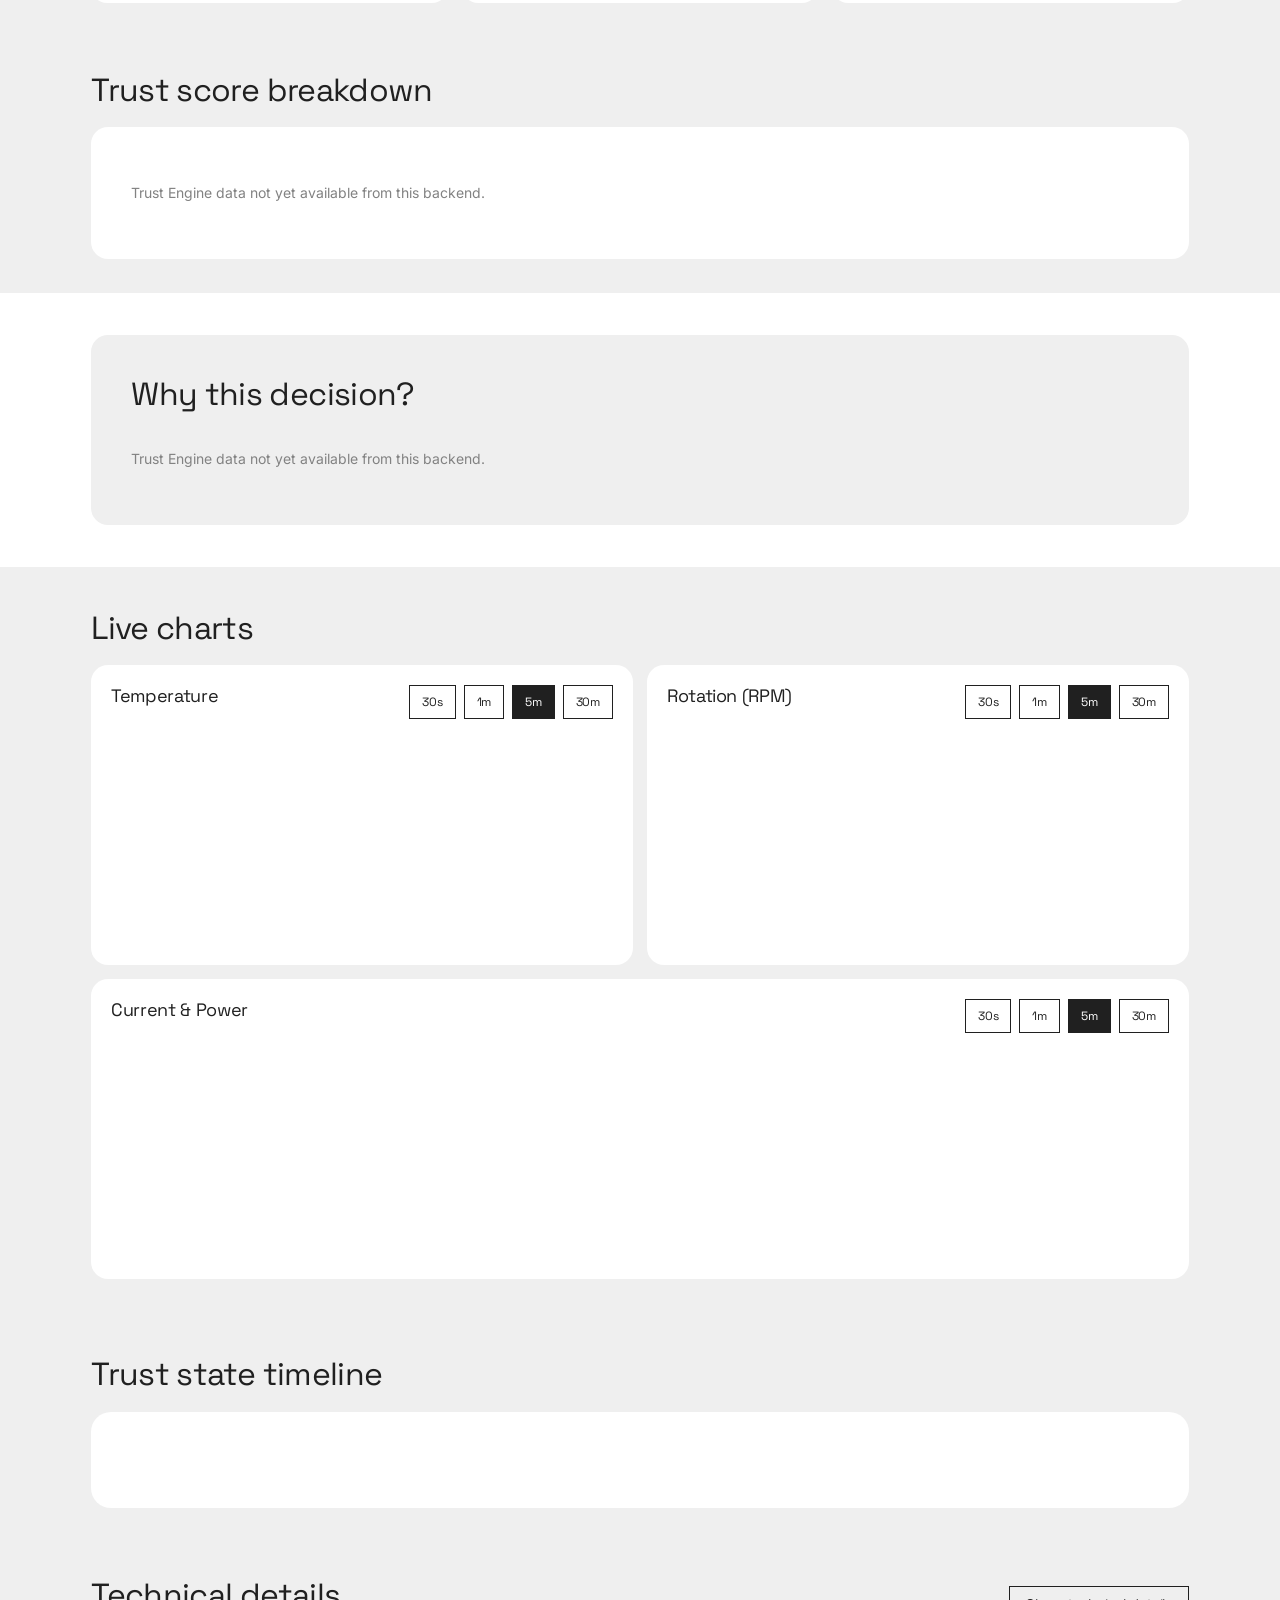
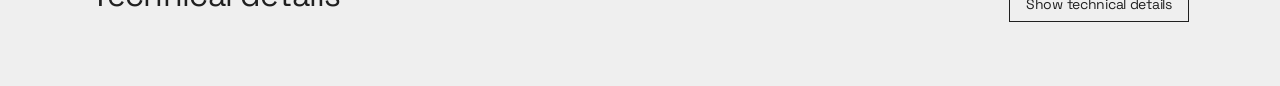
==== commit f8f452ba: "v-5" ====
--- a/frontend/index.html
+++ b/frontend/index.html
@@ -109,19 +109,24 @@
 
         </div><!-- /hero-card -->
       </div>
-    </section>
-
-    <!-- ── SYSTEM SNAPSHOT ───────────────────────────────────────────── -->
-    <section class="snapshot-section" aria-label="PulseTrust system snapshot">
-      <div class="page-wrapper">
-        <div class="snapshot-grid reveal">
-          <div class="snapshot-item"><span class="snapshot-kicker">Operating mode</span><strong class="snapshot-value" id="snap-mode">—</strong><span class="snapshot-note">runtime source</span></div>
-          <div class="snapshot-item"><span class="snapshot-kicker">Sensor agreement</span><strong class="snapshot-value" id="snap-agreement">—</strong><span class="snapshot-note">redundant temperature pair</span></div>
-          <div class="snapshot-item"><span class="snapshot-kicker">Event evidence</span><strong class="snapshot-value" id="snap-event">—</strong><span class="snapshot-note">cross-sensor corroboration</span></div>
-          <div class="snapshot-item snapshot-item--pipeline"><span class="snapshot-kicker">Trust pipeline</span><div class="pipeline-mini"><span>Telemetry</span><i>→</i><span>Features</span><i>→</i><span>IF</span><i>→</i><span>Trust</span></div><span class="snapshot-note">deterministic core online</span></div>
-        </div>
-      </div>
-    </section>
+    
+          <aside class="command-assessment" aria-label="Current assessment">
+            <div class="assessment-head">
+              <span class="assessment-eyebrow">Current assessment</span>
+              <span class="assessment-live"><i></i> ENGINE ONLINE</span>
+            </div>
+            <div class="assessment-grid">
+              <div><span>Sensor trust</span><strong id="cmd-trust">—</strong></div>
+              <div><span>Agreement</span><strong id="cmd-agreement">—</strong></div>
+              <div><span>Event</span><strong id="cmd-event">—</strong></div>
+              <div><span>Anomaly</span><strong id="cmd-anomaly">—</strong></div>
+            </div>
+            <div class="assessment-pipeline">
+              <span>Telemetry</span><b>→</b><span>Features</span><b>→</b><span>IF</span><b>→</b><span>Trust</span>
+            </div>
+          </aside>
+
+</section>
 
     <!-- ── LIVE TELEMETRY ─────────────────────────────────────────────── -->
     <section class="section section--ash" id="section-telemetry" aria-labelledby="tel-heading">
@@ -221,7 +226,7 @@
             </div>
             <div class="tel-primary">
               <span class="tel-value" id="tel-vibration">—</span>
-              <span class="tel-unit">g</span>
+              <span class="tel-unit">m/s²</span>
             </div>
             <div class="tel-secondary">
               <div class="tel-row">
@@ -234,17 +239,30 @@
       </div>
     </section>
 
-    <!-- ── TRUST LOGIC ──────────────────────────────────────────────── -->
-    <section class="logic-section section--ash" aria-label="Trust logic">
-      <div class="page-wrapper">
-        <div class="logic-band reveal">
-          <div><span class="logic-eyebrow">Trust before action</span><p class="logic-copy">An unusual reading can still be trustworthy. PulseTrust_ separates <strong>sensor reliability</strong> from <strong>process abnormality</strong>.</p></div>
-          <div class="logic-flow" aria-hidden="true"><span>Behaviour</span><b>+</b><span>Agreement</span><b>+</b><span>Corroboration</span><b>→</b><span class="logic-result">Trust</span></div>
-        </div>
-      </div>
-    </section>
-
-    <!-- ── SENSOR TRUST EVIDENCE ─────────────────────────────────────── -->
+
+    <section class="sensor-pair-section section--ash" aria-label="Redundant sensor trust">
+      <div class="page-wrapper">
+        <div class="sensor-pair-grid reveal">
+          <article class="sensor-trust-card">
+            <div class="sensor-card-top"><span>TEMP SENSOR 01</span><span class="sensor-dot"></span></div>
+            <div class="sensor-card-main"><strong id="sensor1-value">—</strong><small>°C</small></div>
+            <div class="sensor-card-foot"><span>Trust</span><strong id="sensor1-trust">—</strong><span id="sensor1-anomaly" class="micro-pill">WAITING</span></div>
+          </article>
+          <div class="agreement-bridge">
+            <span class="bridge-line"></span>
+            <div class="bridge-core"><small>REDUNDANCY CHECK</small><strong id="pair-agreement">—</strong><em id="pair-delta">Δ —</em></div>
+            <span class="bridge-line"></span>
+          </div>
+          <article class="sensor-trust-card">
+            <div class="sensor-card-top"><span>TEMP SENSOR 02</span><span class="sensor-dot"></span></div>
+            <div class="sensor-card-main"><strong id="sensor2-value">—</strong><small>°C</small></div>
+            <div class="sensor-card-foot"><span>Trust</span><strong id="sensor2-trust">—</strong><span id="sensor2-anomaly" class="micro-pill">WAITING</span></div>
+          </article>
+        </div>
+      </div>
+    </section>
+
+    <!-- ── WHY DO WE TRUST THIS MACHINE? ─────────────────────────────── -->
     <section class="section section--ash" id="section-evidence" aria-labelledby="evidence-heading">
       <div class="page-wrapper">
         <h2 class="section-heading reveal" id="evidence-heading">Sensor trust evidence</h2>
@@ -444,7 +462,7 @@
               <dd class="technical-value">Deterministic trust + cross-sensor evidence</dd>
             </div>
             <div class="technical-row">
-              <dt class="technical-label">Trust states</dt>
+              <dt class="technical-label">Temporal persistence</dt>
               <dd class="technical-value">TRUSTED · DEGRADED · UNTRUSTED</dd>
             </div>
             <div class="technical-row">
--- a/frontend/styles.css
+++ b/frontend/styles.css
@@ -1427,25 +1427,97 @@
   .btn-scenario { padding: var(--sp-8) var(--sp-12); font-size: var(--font-micro); }
 }
 
-/* PulseTrust_ — denser minimal dashboard */
-.section{padding-top:52px;padding-bottom:52px}.section-heading{margin-bottom:20px}
-.hero-card{min-height:390px}.telemetry-grid,.evidence-grid,.charts-grid{gap:16px}
-.telemetry-card{min-height:210px}.card--data{box-shadow:0 10px 30px rgba(20,24,28,.045)}
-.snapshot-section{background:var(--color-graphite);color:#fff;padding:0}
-.snapshot-grid{display:grid;grid-template-columns:.85fr 1fr 1fr 1.7fr;min-height:116px}
-.snapshot-item{padding:23px 24px;border-right:1px solid rgba(255,255,255,.11);display:flex;flex-direction:column;justify-content:center;gap:5px}
-.snapshot-item:last-child{border-right:0}.snapshot-kicker{font-size:10px;letter-spacing:.13em;text-transform:uppercase;color:rgba(255,255,255,.48)}
-.snapshot-value{font-family:'Space Grotesk',sans-serif;font-size:20px;font-weight:500;letter-spacing:-.02em}
-.snapshot-note{font-size:11px;color:rgba(255,255,255,.43)}
-.pipeline-mini{display:flex;align-items:center;flex-wrap:wrap;gap:7px;font-family:'Space Grotesk',sans-serif;font-size:13px;margin:3px 0}
-.pipeline-mini span{border:1px solid rgba(255,255,255,.17);background:rgba(255,255,255,.055);border-radius:999px;padding:5px 9px}
-.pipeline-mini i{color:rgba(255,255,255,.35);font-style:normal}
-.logic-section{padding:0 0 18px}.logic-band{border:1px solid rgba(20,24,28,.09);border-radius:18px;padding:22px 26px;background:rgba(255,255,255,.72);display:grid;grid-template-columns:1.15fr 1fr;align-items:center;gap:28px}
-.logic-eyebrow{display:block;font-size:10px;text-transform:uppercase;letter-spacing:.14em;color:var(--color-slate);margin-bottom:6px}
-.logic-copy{margin:0;max-width:620px;font-size:13px;line-height:1.55;color:var(--color-graphite)}
-.logic-flow{display:flex;justify-content:flex-end;align-items:center;gap:7px;flex-wrap:wrap;font-size:11px}
-.logic-flow span{padding:7px 10px;border-radius:999px;background:var(--color-mist);white-space:nowrap}.logic-flow b{font-weight:400;color:var(--color-slate)}
-.logic-flow .logic-result{background:var(--color-graphite);color:#fff}
-#section-evidence{padding-top:36px}#section-breakdown{padding-top:28px}#section-timeline{padding-top:32px}#section-technical{padding-top:28px}
-@media(max-width:900px){.snapshot-grid{grid-template-columns:1fr 1fr}.snapshot-item:nth-child(2){border-right:0}.snapshot-item:nth-child(-n+2){border-bottom:1px solid rgba(255,255,255,.11)}.logic-band{grid-template-columns:1fr}.logic-flow{justify-content:flex-start}}
-@media(max-width:560px){.section{padding-top:40px;padding-bottom:40px}.snapshot-grid{grid-template-columns:1fr}.snapshot-item{border-right:0;border-bottom:1px solid rgba(255,255,255,.11)}.snapshot-item:last-child{border-bottom:0}.hero-card{min-height:auto}}
+
+/* ================================================================
+   PulseTrust_ Command Center Redesign
+   ================================================================ */
+:root { --dash-max: 1480px; }
+.page-wrapper { max-width: var(--dash-max) !important; width: min(92vw, var(--dash-max)) !important; }
+.section { padding-top: 42px !important; padding-bottom: 42px !important; }
+.section-heading { margin-bottom: 18px !important; }
+.section-heading h2, .section-title { letter-spacing: -.035em; }
+
+.hero-section { padding: 34px 0 28px !important; }
+.hero-card {
+  width: 100% !important; max-width: none !important; min-height: 340px !important;
+  padding: 32px 36px !important; border-radius: 20px !important;
+  display: grid !important; grid-template-columns: .82fr 1.1fr .92fr !important;
+  gap: 28px !important; align-items: stretch !important;
+  box-shadow: 0 18px 60px rgba(22,26,29,.055);
+}
+.hero-trust, .hero-twin { min-width: 0; }
+.hero-trust { display:flex; flex-direction:column; justify-content:center; }
+.hero-twin { display:flex; flex-direction:column; justify-content:center; align-items:center; }
+
+.command-assessment {
+  border-left: 1px solid rgba(22,26,29,.10);
+  padding-left: 28px; display:flex; flex-direction:column; justify-content:center; gap:20px;
+}
+.assessment-head { display:flex; justify-content:space-between; gap:12px; align-items:center; }
+.assessment-eyebrow { font-size:11px; letter-spacing:.13em; text-transform:uppercase; color:#72777b; }
+.assessment-live { font-size:9px; letter-spacing:.1em; color:#397457; }
+.assessment-live i { display:inline-block; width:6px; height:6px; border-radius:50%; background:#397457; margin-right:6px; }
+.assessment-grid { display:grid; grid-template-columns:1fr 1fr; border:1px solid rgba(22,26,29,.09); border-radius:14px; overflow:hidden; }
+.assessment-grid div { padding:15px 16px; display:flex; flex-direction:column; gap:5px; }
+.assessment-grid div:nth-child(odd){border-right:1px solid rgba(22,26,29,.08)}
+.assessment-grid div:nth-child(-n+2){border-bottom:1px solid rgba(22,26,29,.08)}
+.assessment-grid span { font-size:10px; color:#777d80; text-transform:uppercase; letter-spacing:.08em; }
+.assessment-grid strong { font-size:14px; font-weight:600; }
+.assessment-pipeline { display:flex; align-items:center; gap:6px; flex-wrap:wrap; font-size:10px; }
+.assessment-pipeline span { padding:6px 8px; background:rgba(22,26,29,.055); border-radius:999px; }
+.assessment-pipeline b { font-weight:400; opacity:.35; }
+
+.telemetry-grid { grid-template-columns: repeat(4, 1fr) !important; gap:14px !important; }
+.telemetry-card { min-height: 172px !important; padding:20px !important; border-radius:16px !important; }
+.telemetry-card .metric-value, .telemetry-value { font-size:30px !important; }
+
+.sensor-pair-section { padding: 0 0 34px; }
+.sensor-pair-grid { display:grid; grid-template-columns:1fr .55fr 1fr; align-items:stretch; gap:14px; }
+.sensor-trust-card { background:#fff; border:1px solid rgba(22,26,29,.08); border-radius:17px; padding:20px 22px; min-height:150px; }
+.sensor-card-top { display:flex; justify-content:space-between; font-size:10px; letter-spacing:.12em; color:#777d80; }
+.sensor-dot { width:8px; height:8px; border-radius:50%; background:#397457; }
+.sensor-card-main { margin:18px 0; display:flex; align-items:baseline; gap:5px; }
+.sensor-card-main strong { font-family:'Space Grotesk',sans-serif; font-size:34px; font-weight:500; letter-spacing:-.04em; }
+.sensor-card-main small { color:#777d80; }
+.sensor-card-foot { display:grid; grid-template-columns:auto 1fr auto; align-items:center; gap:10px; font-size:11px; color:#777d80; }
+.sensor-card-foot strong { color:#202326; font-size:13px; }
+.micro-pill { border-radius:999px; padding:4px 7px; background:#f1f2f2; font-size:9px; letter-spacing:.05em; }
+.agreement-bridge { display:flex; align-items:center; justify-content:center; min-width:0; }
+.bridge-line { height:1px; background:rgba(22,26,29,.12); flex:1; }
+.bridge-core { min-width:135px; text-align:center; display:flex; flex-direction:column; gap:5px; }
+.bridge-core small { font-size:8px; letter-spacing:.11em; color:#888d90; }
+.bridge-core strong { font-size:13px; }
+.bridge-core em { font-size:10px; color:#777d80; font-style:normal; }
+
+.evidence-grid { gap:14px !important; }
+.evidence-card { min-height:210px !important; padding:20px !important; border-radius:16px !important; }
+#section-evidence, #section-breakdown, #section-timeline, #section-technical { padding-top:34px !important; padding-bottom:34px !important; }
+
+.breakdown-card, .decision-card, .timeline-card, .technical-card { border-radius:17px !important; }
+.charts-grid { gap:14px !important; }
+.chart-card { border-radius:17px !important; min-height:300px !important; }
+.chart-card canvas { max-height:210px !important; }
+
+#section-breakdown .page-wrapper,
+#section-decision .page-wrapper,
+#section-timeline .page-wrapper,
+#section-technical .page-wrapper { max-width:var(--dash-max) !important; }
+
+@media (min-width: 1100px) {
+  #section-evidence .evidence-grid { grid-template-columns: repeat(3,1fr) !important; }
+  #section-charts .charts-grid { grid-template-columns: repeat(2,1fr) !important; }
+}
+@media (max-width: 1050px) {
+  .hero-card { grid-template-columns:1fr 1fr !important; }
+  .command-assessment { grid-column:1/-1; border-left:0; border-top:1px solid rgba(22,26,29,.1); padding:22px 0 0; }
+  .telemetry-grid { grid-template-columns:repeat(2,1fr) !important; }
+}
+@media (max-width: 720px) {
+  .page-wrapper { width:min(94vw, var(--dash-max)) !important; }
+  .hero-card { grid-template-columns:1fr !important; padding:24px !important; }
+  .command-assessment { grid-column:auto; }
+  .telemetry-grid { grid-template-columns:1fr !important; }
+  .sensor-pair-grid { grid-template-columns:1fr !important; }
+  .agreement-bridge { padding:8px 0; }
+  .bridge-line { display:none; }
+}
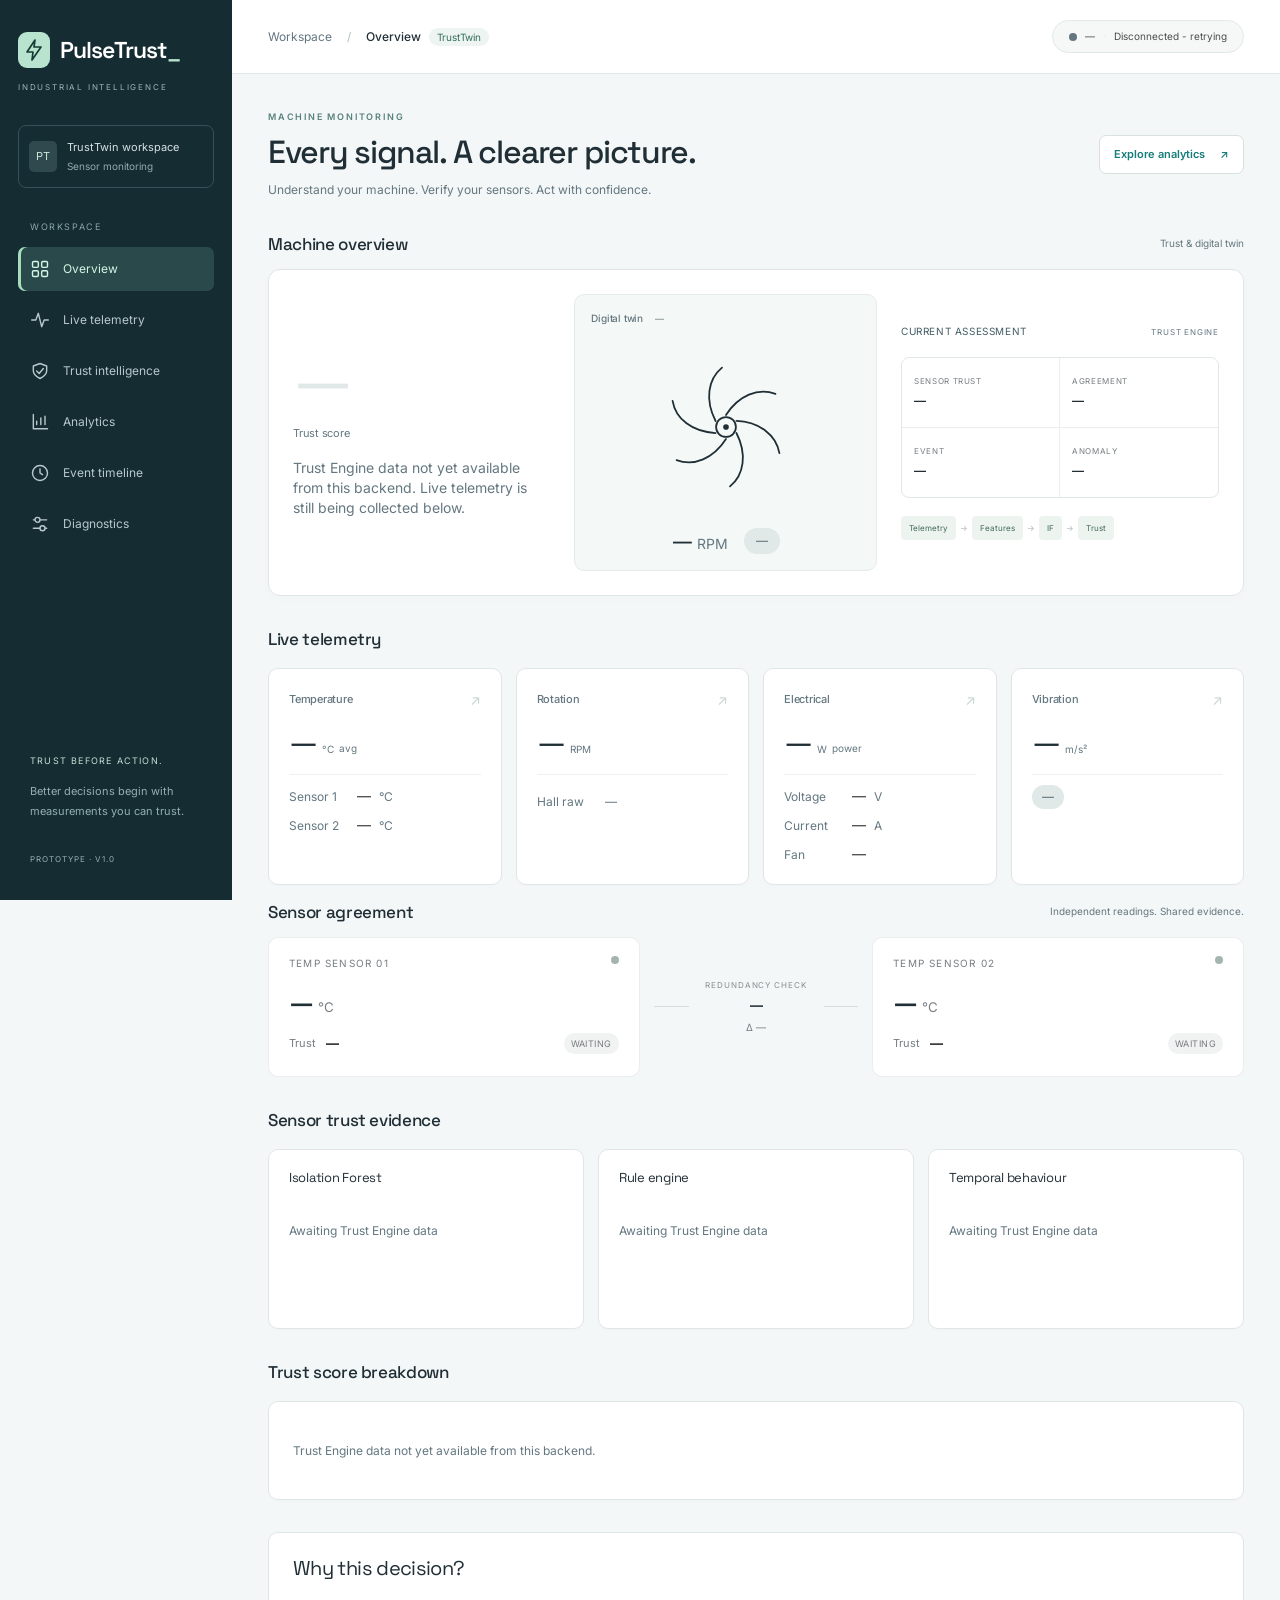
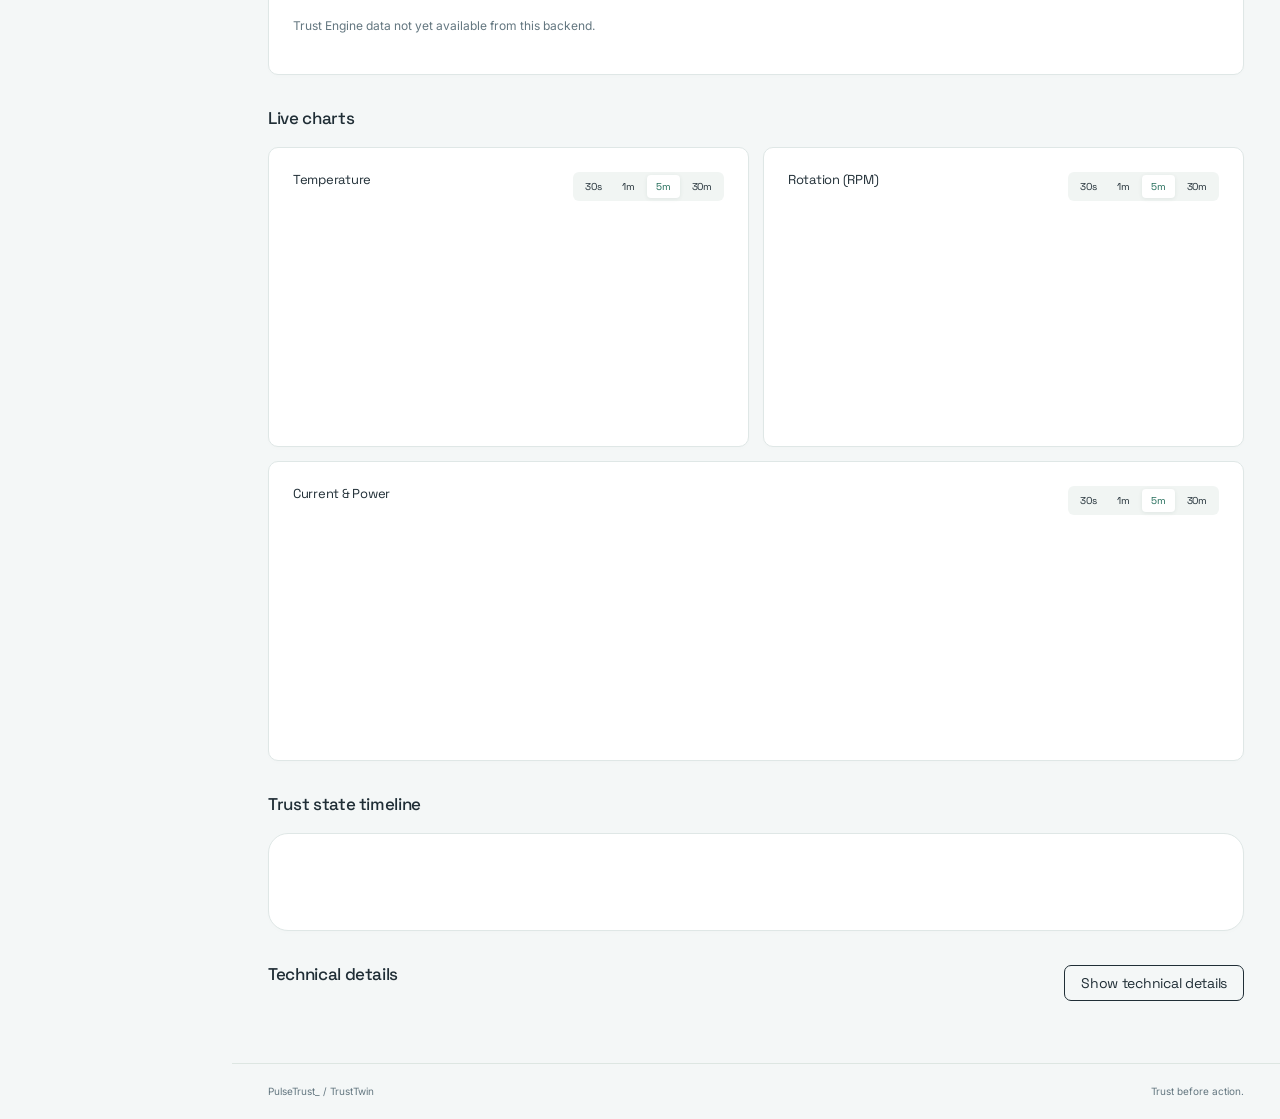
==== commit 619c436a: "more changes :)" ====
--- a/frontend/index.html
+++ b/frontend/index.html
@@ -8,15 +8,32 @@
   <link rel="preconnect" href="https://fonts.gstatic.com" crossorigin />
   <link href="https://fonts.googleapis.com/css2?family=Space+Grotesk:wght@400&family=Inter:wght@400;500;600&display=swap" rel="stylesheet" />
   <link rel="stylesheet" href="styles.css" />
+  <link rel="stylesheet" href="dashboard.css" />
 </head>
 <body>
+  <a class="skip-link" href="#main-content">Skip to dashboard</a>
+  <aside class="sidebar" aria-label="Workspace navigation">
+    <a class="rail-brand" href="#main-content"><span class="brand-icon"><svg class="nav-icon" viewBox="0 0 24 24" fill="none" stroke="currentColor" stroke-width="1.7" stroke-linecap="round" stroke-linejoin="round" aria-hidden="true" focusable="false"><path d="m13 2-8 12h6l-1 8 9-13h-7z"/></svg></span>PulseTrust<span class="brand-accent">_</span></a>
+    <div class="workspace-label">INDUSTRIAL INTELLIGENCE</div>
+    <div class="workspace-card"><span class="workspace-avatar">PT</span><div>TrustTwin workspace<small>Sensor monitoring</small></div></div>
+    <p class="nav-label">WORKSPACE</p>
+    <nav class="rail-nav" aria-label="Dashboard sections">
+      <a href="#section-hero" aria-current="location"><svg class="nav-icon" viewBox="0 0 24 24" fill="none" stroke="currentColor" stroke-width="1.7" stroke-linecap="round" stroke-linejoin="round" aria-hidden="true" focusable="false"><rect x="3" y="3" width="7" height="7" rx="1.5"/><rect x="14" y="3" width="7" height="7" rx="1.5"/><rect x="3" y="14" width="7" height="7" rx="1.5"/><rect x="14" y="14" width="7" height="7" rx="1.5"/></svg>Overview</a>
+      <a href="#section-telemetry"><svg class="nav-icon" viewBox="0 0 24 24" fill="none" stroke="currentColor" stroke-width="1.7" stroke-linecap="round" stroke-linejoin="round" aria-hidden="true" focusable="false"><path d="M2 12h5l3-8 4 16 3-8h5"/></svg>Live telemetry</a>
+      <a href="#section-evidence"><svg class="nav-icon" viewBox="0 0 24 24" fill="none" stroke="currentColor" stroke-width="1.7" stroke-linecap="round" stroke-linejoin="round" aria-hidden="true" focusable="false"><path d="M12 3 4 6v6c0 5 8 9 8 9s8-4 8-9V6z"/><path d="m8 12 3 3 5-6"/></svg>Trust intelligence</a>
+      <a href="#section-charts"><svg class="nav-icon" viewBox="0 0 24 24" fill="none" stroke="currentColor" stroke-width="1.7" stroke-linecap="round" stroke-linejoin="round" aria-hidden="true" focusable="false"><path d="M4 3v17h17M8 15v-4m5 4V7m5 8V5"/></svg>Analytics</a>
+      <a href="#section-timeline"><svg class="nav-icon" viewBox="0 0 24 24" fill="none" stroke="currentColor" stroke-width="1.7" stroke-linecap="round" stroke-linejoin="round" aria-hidden="true" focusable="false"><circle cx="12" cy="12" r="9"/><path d="M12 7v5l3 2"/></svg>Event timeline</a>
+      <a href="#section-technical"><svg class="nav-icon" viewBox="0 0 24 24" fill="none" stroke="currentColor" stroke-width="1.7" stroke-linecap="round" stroke-linejoin="round" aria-hidden="true" focusable="false"><path d="M4 7h16M4 17h16"/><circle cx="9" cy="7" r="3" fill="#152c32"/><circle cx="15" cy="17" r="3" fill="#152c32"/></svg>Diagnostics</a>
+    </nav>
+    <div class="rail-bottom"><span class="rail-mark">TRUST BEFORE ACTION.</span><p>Better decisions begin with<br>measurements you can trust.</p><span class="prototype-tag">PROTOTYPE &middot; V1.0</span></div>
+  </aside>
 
   <!-- ── HEADER ──────────────────────────────────────────────────────── -->
   <header class="site-header">
     <div class="page-wrapper site-header__inner">
 
       <div class="site-header__brand">
-        <span class="wordmark">PulseTrust_</span>
+        <span class="header-breadcrumb">Workspace <span>/</span> <strong>Overview</strong></span>
         <span class="sub-mark">TrustTwin</span>
       </div>
 
@@ -50,7 +67,8 @@
     <!-- ── HERO: Trust Score + Digital Twin ──────────────────────────── -->
     <section class="section section--white" id="section-hero" aria-labelledby="hero-heading">
       <div class="page-wrapper">
-        <h1 id="hero-heading" class="sr-only">Sensor Trust Status</h1>
+        <div class="overview-heading"><div><p class="page-eyebrow">MACHINE MONITORING</p><h1 id="hero-heading">Every signal. A clearer picture.</h1><p class="page-description">Understand your machine. Verify your sensors. Act with confidence.</p></div><a class="overview-link" href="#section-charts">Explore analytics <span aria-hidden="true">&nearr;</span></a></div>
+        <div class="panel-heading"><h2>Machine overview</h2><span>Trust &amp; digital twin</span></div>
         <div class="card card--asymmetric hero-card reveal">
 
           <!-- Left: Trust Score -->
@@ -107,13 +125,10 @@
             </div>
           </div><!-- /hero-twin -->
 
-        </div><!-- /hero-card -->
-      </div>
-    
           <aside class="command-assessment" aria-label="Current assessment">
             <div class="assessment-head">
               <span class="assessment-eyebrow">Current assessment</span>
-              <span class="assessment-live"><i></i> ENGINE ONLINE</span>
+              <span class="assessment-live">TRUST ENGINE</span>
             </div>
             <div class="assessment-grid">
               <div><span>Sensor trust</span><strong id="cmd-trust">—</strong></div>
@@ -125,6 +140,10 @@
               <span>Telemetry</span><b>→</b><span>Features</span><b>→</b><span>IF</span><b>→</b><span>Trust</span>
             </div>
           </aside>
+        </div><!-- /hero-card -->
+      </div>
+
+
 
 </section>
 
@@ -242,6 +261,7 @@
 
     <section class="sensor-pair-section section--ash" aria-label="Redundant sensor trust">
       <div class="page-wrapper">
+        <div class="panel-heading"><h2>Sensor agreement</h2><span>Independent readings. Shared evidence.</span></div>
         <div class="sensor-pair-grid reveal">
           <article class="sensor-trust-card">
             <div class="sensor-card-top"><span>TEMP SENSOR 01</span><span class="sensor-dot"></span></div>
@@ -482,6 +502,7 @@
     </section>
 
   </main>
+  <footer class="dashboard-footer"><span>PulseTrust_ / TrustTwin</span><span>Trust before action.</span></footer>
 
   <!-- ── CHART EXPAND MODAL ─────────────────────────────────────────── -->
   <div class="modal-backdrop" id="modal-backdrop" data-open="false"
--- a/frontend/dashboard.css
+++ b/frontend/dashboard.css
@@ -0,0 +1,142 @@
+/* Dashboard shell and visual system. Component behavior lives in styles.css. */
+:root {
+  --color-graphite: #202e36;
+  --color-slate: #647780;
+  --color-mist: #e1e8e8;
+  --color-ash: #f4f7f7;
+  --color-ember: #167d78;
+  --state-trusted: #238363;
+  --state-caution: #bf741b;
+  --radius-button: 7px;
+  --dash-max: 1440px;
+}
+body { background: #f4f7f7; padding-left: 232px; }
+.sidebar { position: fixed; inset: 0 auto 0 0; width: 232px; background: #152c32; color: #d5e2e4; padding: 32px 18px; z-index: 100; display: flex; flex-direction: column; }
+.rail-brand { display: flex; align-items: center; color: #fff; text-decoration: none; font: 600 23px 'Space Grotesk', sans-serif; letter-spacing: -1px; }
+.brand-icon { display: grid; place-items: center; width: 32px; height: 36px; background: #b8e4cf; color: #173c36; border-radius: 9px; margin-right: 10px; font-size: 28px; }
+.brand-accent { color: #b8e4cf; }
+.workspace-label { font-size: 8px; letter-spacing: 1.8px; margin: 13px 0 32px; color: #9fb6ba; }
+.workspace-card { display: flex; align-items: center; gap: 10px; border: 1px solid #355057; border-radius: 8px; padding: 13px 10px; font-size: 11px; }
+.workspace-avatar { padding: 7px; background: #30494f; border-radius: 5px; color: #c5e8d8; }
+.workspace-card small { display: block; color: #93acb1; font-size: 10px; margin-top: 3px; }
+.nav-label { font-size: 9px; letter-spacing: 1.6px; color: #8ca6ac; margin: 32px 12px 14px; }
+.rail-nav { display: grid; gap: 7px; }
+.rail-nav a { display: flex; align-items: center; gap: 13px; padding: 12px; border-radius: 7px; color: #b7c9cd; text-decoration: none; font-size: 12px; transition: background .2s; }
+.nav-icon { width: 20px; height: 20px; flex-shrink: 0; }
+.brand-icon .nav-icon { width: 24px; height: 24px; }
+.rail-nav a:hover { background: #244047; color: #fff; }
+.rail-nav a[aria-current] { color: #d5f5e6; background: #2a494b; box-shadow: inset 3px 0 #a6debd; }
+.rail-bottom { margin-top: auto; padding: 28px 12px 0; }
+.rail-mark { color: #c4dfd4; font-size: 9px; letter-spacing: 1.2px; }
+.rail-bottom p { color: #94afb4; font-size: 11px; line-height: 1.8; margin: 12px 0 22px; }
+.prototype-tag { color: #95afb4; font-size: 8px; letter-spacing: 1px; }
+.site-header { position: relative; top: auto; background: #fff; border-bottom: 1px solid var(--color-mist); min-height: 74px; padding-block: 16px; }
+.page-wrapper { width: 100% !important; padding-inline: 36px; }
+.header-breadcrumb { font-size: 12px; color: var(--color-slate); }
+.header-breadcrumb span { padding: 0 12px; color: #b3bfc1; }
+.header-breadcrumb strong { font-weight: 500; color: var(--color-graphite); }
+.sub-mark { background: #edf4f1; border: 0; color: #326e5b; font-size: 10px; }
+.status-pill { background: #f5f8f7; border: 1px solid #e1e9e5; font-size: 10px; }
+.section, #section-evidence, #section-breakdown, #section-timeline, #section-technical { padding-block: 16px !important; background: transparent; scroll-margin-top: 20px; }
+.overview-heading { display: flex; justify-content: space-between; align-items: center; gap: 20px; padding: 20px 0 34px; }
+.page-eyebrow { color: #57817a; font-size: 9px; letter-spacing: 1.8px; font-weight: 600; margin-bottom: 9px; }
+.overview-heading h1 { font: 500 clamp(25px, 2.5vw, 36px)/1.2 'Space Grotesk', sans-serif; letter-spacing: -1.1px; }
+.page-description { color: var(--color-slate); font-size: 12px; margin-top: 10px; }
+.overview-link { white-space: nowrap; font-size: 11px; font-weight: 600; text-decoration: none; background: #fff; padding: 10px 14px; border: 1px solid #d7e2df; border-radius: 7px; }
+.overview-link span { margin-left: 12px; }
+.panel-heading { display: flex; align-items: center; justify-content: space-between; gap: 12px; margin-bottom: 14px; }
+.panel-heading h2, .section-heading { font: 500 17px 'Space Grotesk', sans-serif; letter-spacing: -.35px; }
+.panel-heading > span { font-size: 10px; color: var(--color-slate); }
+.card { border: 1px solid #dfe7e6; box-shadow: 0 2px 4px #183d3203; background: #fff; }
+.hero-card { grid-template-columns: .85fr 1fr 1.05fr !important; min-height: 310px !important; padding: 24px !important; gap: 24px !important; border-radius: 12px !important; box-shadow: 0 3px 14px #153d3204; }
+.hero-ring-wrap, .trust-ring { width: 154px; height: 154px; }
+.trust-score-number { font-size: 48px; }
+.trust-score-caption { font-size: 11px; color: var(--color-slate); }
+.state-label { font-size: 12px; }
+.decision-badge { font-size: 10px; padding: 6px 12px; }
+.hero-twin { border: 1px solid #e4ece8; border-radius: 10px; background-color: #f4f8f6; background-image: radial-gradient(#b8ccc4 0.65px, transparent 0.65px); background-size: 14px 14px; padding: 16px; }
+.twin-label-row { width: 100%; }
+.twin-eyebrow { font-size: 10px; }
+.twin-canvas { width: 170px; height: 170px; }
+.twin-rpm-value { font-size: 25px; }
+.twin-device-id { font-size: 9px; }
+.command-assessment { padding-left: 0; border-left: 0; gap: 18px; }
+.assessment-head { flex-wrap: wrap; }
+.assessment-eyebrow { font-size: 10px; letter-spacing: .6px; color: #425d65; }
+.assessment-live { color: #647780; font-size: 8px; }
+.assessment-grid { border-radius: 8px; border-color: #e1e8e5; }
+.assessment-grid div { padding: 17px 12px; min-width: 0; }
+.assessment-grid strong { font-size: 12px; overflow-wrap: anywhere; }
+.assessment-grid span { font-size: 8px; }
+.assessment-pipeline { font-size: 8px; gap: 4px; }
+.assessment-pipeline span { border-radius: 4px; background: #edf4f0; color: #426a5c; }
+.telemetry-card { border-radius: 10px !important; min-height: 180px !important; position: relative; transition: border-color .2s, box-shadow .2s; }
+.telemetry-card:hover { border-color: #79ada0; box-shadow: 0 5px 18px #204b3510; transform: translateY(-2px); }
+.tel-card-title { font-size: 11px; font-weight: 500; }
+.tel-expand-hint { color: #73998d; }
+.tel-value { font-size: 32px; }
+.tel-unit, .tel-sublabel, .tel-row { font-size: 10px; }
+.tel-secondary { border-top: 1px solid #edf1ef; padding-top: 10px; }
+.sensor-pair-section { padding: 16px 0; background: transparent; }
+.sensor-trust-card { border-radius: 10px; min-height: 140px; padding: 18px 20px; }
+.sensor-dot { background: #a4b5af; }
+.sensor-card-main { margin: 10px 0; }
+.sensor-card-main strong { font-size: 28px; }
+.evidence-card { min-height: 180px !important; border-radius: 10px !important; }
+.evidence-title, .chart-card-title { font-size: 13px; }
+.evidence-unavail { font-size: 12px; color: #647780; }
+.breakdown-card, .decision-card, .chart-card { border-radius: 10px !important; padding: 24px; }
+.decision-heading { font-size: 20px; }
+.chart-card-header { flex-wrap: wrap; gap: 12px; }
+.range-controls { gap: 3px; padding: 3px; background: #f1f5f3; border-radius: 6px; }
+.range-btn { border: 0; border-radius: 4px; padding: 5px 9px; font-size: 10px; }
+.range-btn.btn--cta { background: #fff; color: #216b58; box-shadow: 0 1px 4px #183d3214; }
+.dashboard-footer { max-width: var(--dash-max); margin: 24px auto 0; padding: 20px 36px; display: flex; justify-content: space-between; border-top: 1px solid #dde6e2; font-size: 10px; color: var(--color-slate); }
+.skip-link { position: fixed; top: -80px; left: 16px; z-index: 200; padding: 12px; background: white; }
+.skip-link:focus { top: 12px; }
+[hidden] { display: none !important; }
+@media (max-width: 1200px) {
+  body { padding-left: 204px; }
+  .sidebar { width: 204px; padding-inline: 14px; }
+  .page-wrapper { padding-inline: 24px; }
+  .hero-card { grid-template-columns: 1fr 1fr !important; }
+  .command-assessment { grid-column: 1 / -1; border-top: 1px solid #e1e8e5; padding-top: 18px; }
+  .assessment-grid { grid-template-columns: repeat(4, 1fr); }
+  .assessment-grid div { border: 0 !important; }
+  .assessment-grid div + div { border-left: 1px solid #e1e8e5 !important; }
+  .overview-heading { align-items: flex-start; }
+  .overview-link { margin-top: 23px; }
+}
+@media (max-width: 900px) {
+  body { padding-left: 0; }
+  .sidebar { position: static; width: 100%; padding: 16px 24px; }
+  .rail-brand { font-size: 20px; }
+  .workspace-label, .workspace-card, .nav-label, .rail-bottom { display: none; }
+  .rail-nav { display: flex; overflow-x: auto; gap: 6px; margin-top: 16px; }
+  .rail-nav a { white-space: nowrap; padding: 9px 12px; font-size: 11px; }
+  .rail-nav .nav-icon { width: 16px; height: 16px; }
+  .site-header__inner { gap: 12px; }
+}
+@media (max-width: 600px) {
+  .page-wrapper { padding-inline: 18px; }
+  .overview-heading { flex-direction: column; padding-bottom: 24px; gap: 14px; }
+  .overview-link { margin: 0; }
+  .hero-card { grid-template-columns: 1fr !important; padding: 20px !important; }
+  .hero-twin { padding-top: 16px; }
+  .assessment-grid { grid-template-columns: 1fr 1fr; }
+  .assessment-grid div:nth-child(n+3) { border-top: 1px solid #e1e8e5 !important; }
+  .telemetry-grid { grid-template-columns: 1fr 1fr !important; gap: 10px !important; }
+  .telemetry-card { padding: 14px !important; }
+  .tel-value { font-size: 27px; }
+  .tel-primary { flex-wrap: wrap; }
+  .panel-heading > span { display: none; }
+  .site-header__controls { flex-wrap: wrap; justify-content: flex-start; }
+  .demo-pill { flex-wrap: wrap; }
+  .sensor-pair-grid { grid-template-columns: 1fr !important; }
+  .chart-card { padding: 16px; }
+  .dashboard-footer { padding-inline: 18px; }
+}
+@media (prefers-reduced-motion: reduce) {
+  html { scroll-behavior: auto; }
+  .telemetry-card:hover { transform: none; }
+}
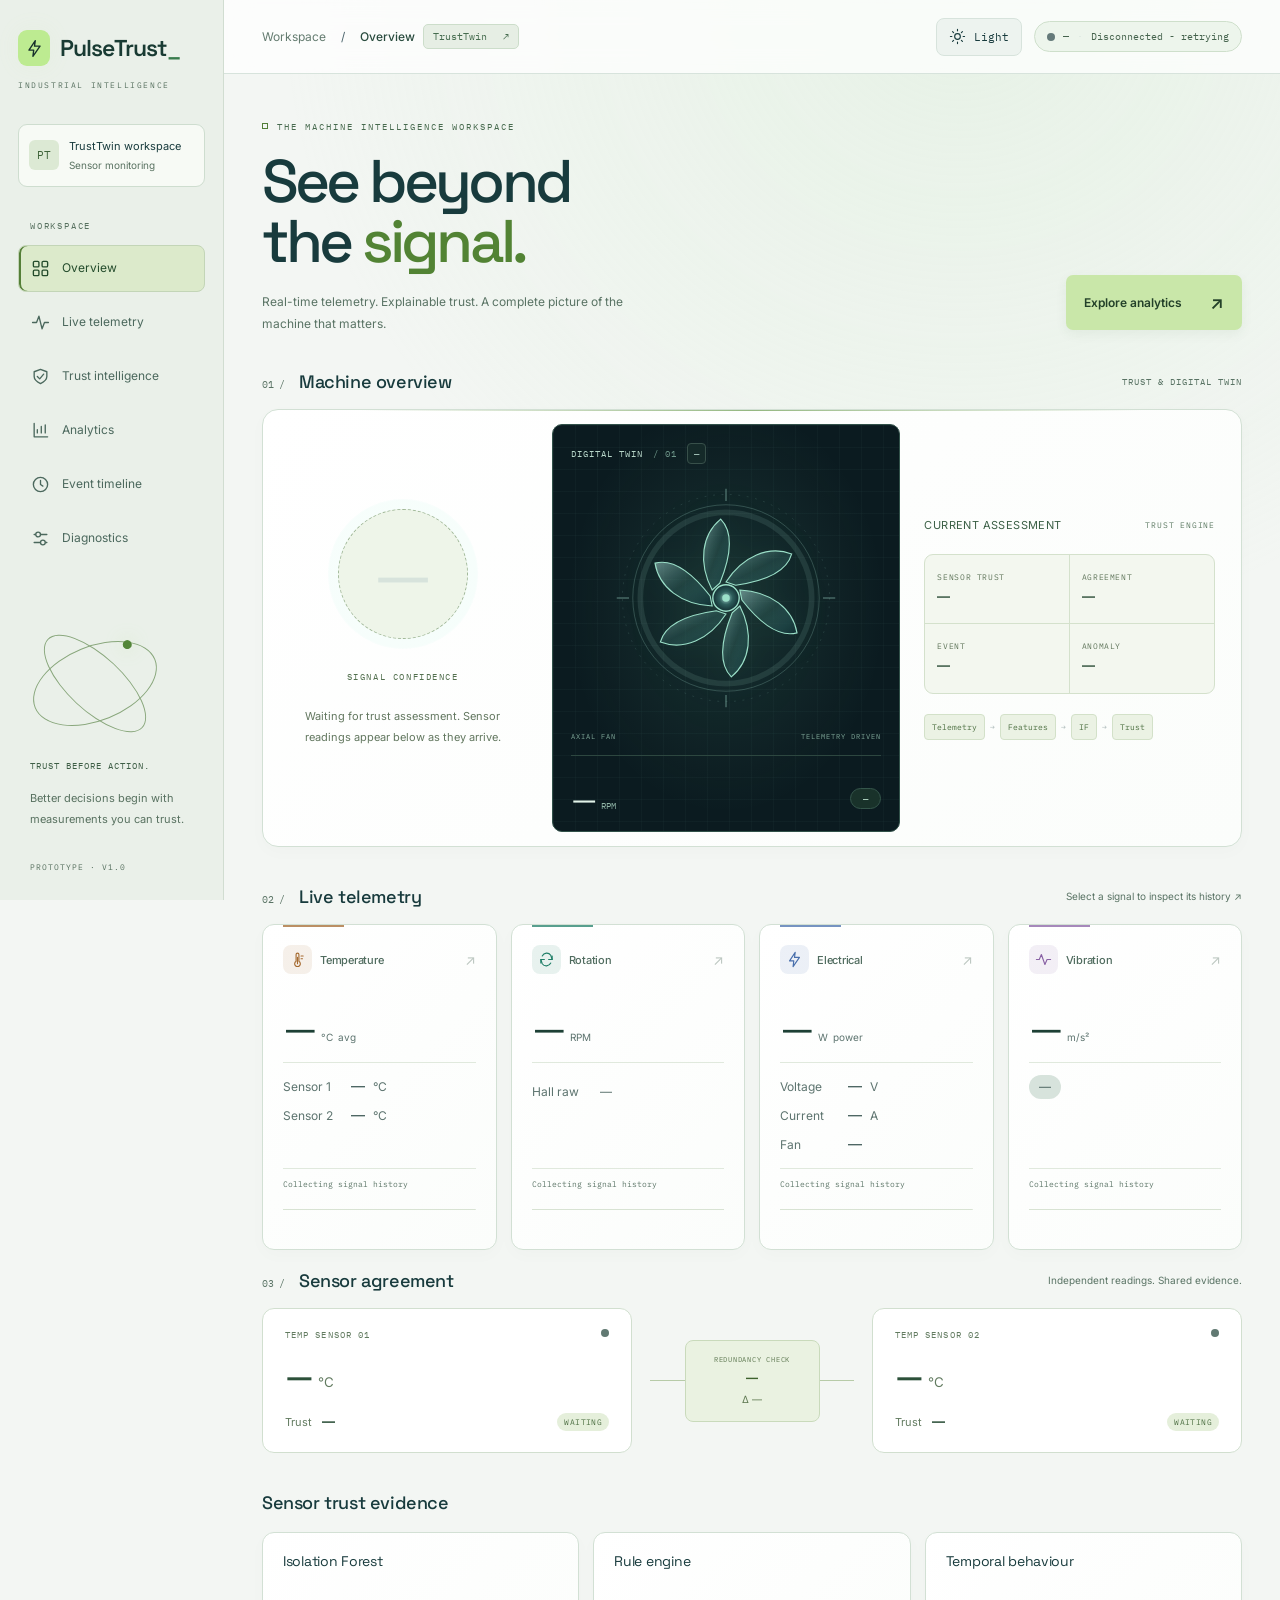
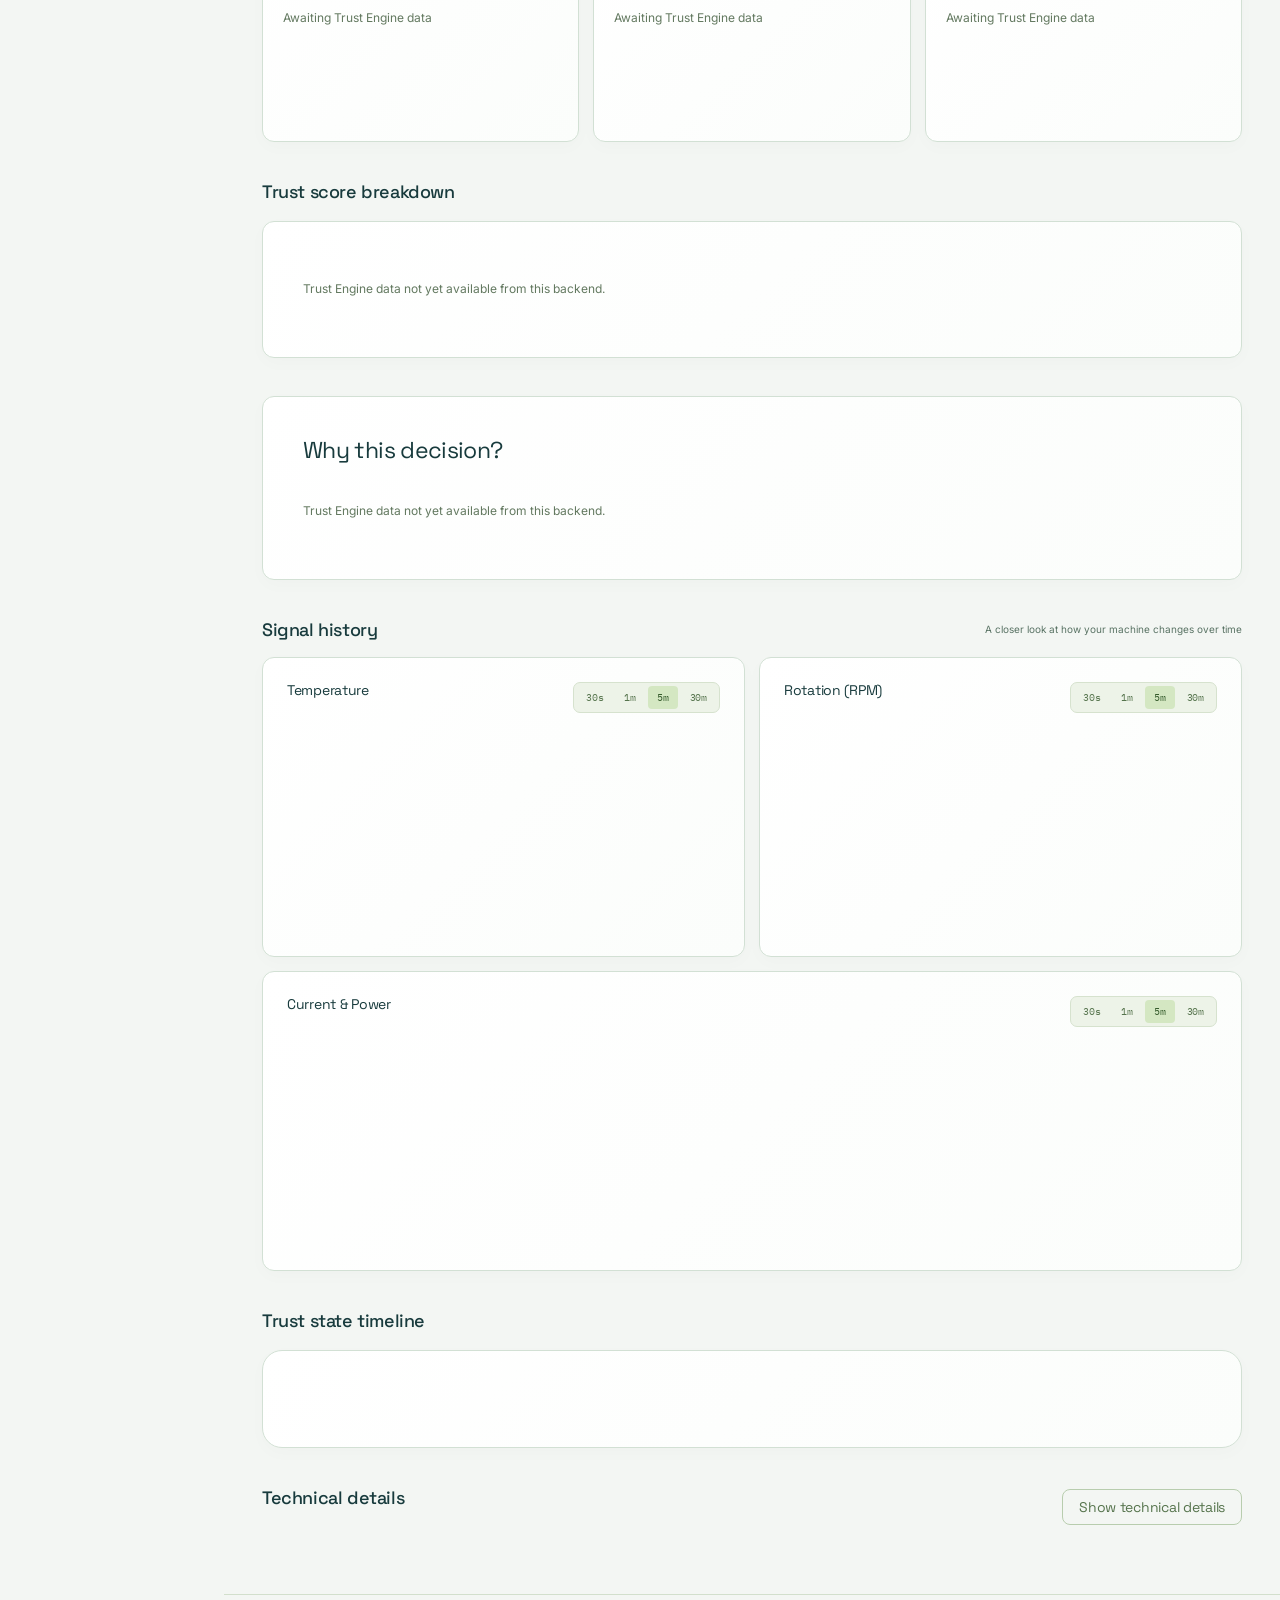
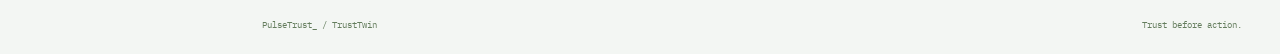
==== commit 316b52d0: "UI-UPDATES" ====
--- a/frontend/index.html
+++ b/frontend/index.html
@@ -1,12 +1,13 @@
 <!DOCTYPE html>
-<html lang="en">
+<html lang="en" data-theme="light">
 <head>
   <meta charset="UTF-8" />
   <meta name="viewport" content="width=device-width, initial-scale=1.0" />
   <title>PulseTrust_ · TrustTwin</title>
+  <script src="theme.js"></script>
   <link rel="preconnect" href="https://fonts.googleapis.com" />
   <link rel="preconnect" href="https://fonts.gstatic.com" crossorigin />
-  <link href="https://fonts.googleapis.com/css2?family=Space+Grotesk:wght@400&family=Inter:wght@400;500;600&display=swap" rel="stylesheet" />
+  <link href="https://fonts.googleapis.com/css2?family=Space+Grotesk:wght@400;500;600;700&family=Inter:wght@400;500;600;700&family=IBM+Plex+Mono:wght@400;500&display=swap" rel="stylesheet" />
   <link rel="stylesheet" href="styles.css" />
   <link rel="stylesheet" href="dashboard.css" />
 </head>
@@ -25,7 +26,7 @@
       <a href="#section-timeline"><svg class="nav-icon" viewBox="0 0 24 24" fill="none" stroke="currentColor" stroke-width="1.7" stroke-linecap="round" stroke-linejoin="round" aria-hidden="true" focusable="false"><circle cx="12" cy="12" r="9"/><path d="M12 7v5l3 2"/></svg>Event timeline</a>
       <a href="#section-technical"><svg class="nav-icon" viewBox="0 0 24 24" fill="none" stroke="currentColor" stroke-width="1.7" stroke-linecap="round" stroke-linejoin="round" aria-hidden="true" focusable="false"><path d="M4 7h16M4 17h16"/><circle cx="9" cy="7" r="3" fill="#152c32"/><circle cx="15" cy="17" r="3" fill="#152c32"/></svg>Diagnostics</a>
     </nav>
-    <div class="rail-bottom"><span class="rail-mark">TRUST BEFORE ACTION.</span><p>Better decisions begin with<br>measurements you can trust.</p><span class="prototype-tag">PROTOTYPE &middot; V1.0</span></div>
+    <div class="rail-bottom"><div class="rail-orbit" aria-hidden="true"><span></span></div><span class="rail-mark">TRUST BEFORE ACTION.</span><p>Better decisions begin with<br>measurements you can trust.</p><span class="prototype-tag">PROTOTYPE &middot; V1.0</span></div>
   </aside>
 
   <!-- ── HEADER ──────────────────────────────────────────────────────── -->
@@ -33,11 +34,16 @@
     <div class="page-wrapper site-header__inner">
 
       <div class="site-header__brand">
-        <span class="header-breadcrumb">Workspace <span>/</span> <strong>Overview</strong></span>
-        <span class="sub-mark">TrustTwin</span>
+        <span class="header-breadcrumb">Workspace <span>/</span> <strong id="current-section">Overview</strong></span>
+        <span class="sub-mark">TrustTwin <span aria-hidden="true">&nearr;</span></span>
       </div>
 
       <div class="site-header__controls">
+        <button class="theme-toggle" id="theme-toggle" type="button" aria-label="Dark mode" aria-pressed="false" title="Switch to dark mode">
+          <svg class="theme-sun" viewBox="0 0 24 24" fill="none" stroke="currentColor" stroke-width="1.6" stroke-linecap="round" aria-hidden="true"><circle cx="12" cy="12" r="4"/><path d="M12 2v2m0 16v2M2 12h2m16 0h2M5 5l1.5 1.5m11 11L19 19M5 19l1.5-1.5m11-11L19 5"/></svg>
+          <svg class="theme-moon" viewBox="0 0 24 24" fill="none" stroke="currentColor" stroke-width="1.6" stroke-linejoin="round" aria-hidden="true"><path d="M20.5 14A9 9 0 0 1 10 3.5 9 9 0 1 0 20.5 14Z"/></svg>
+          <span id="theme-label">Light</span>
+        </button>
 
         <!-- Demo pill — visible only in demo mode -->
         <div class="demo-pill" id="demo-pill" hidden>
@@ -67,8 +73,9 @@
     <!-- ── HERO: Trust Score + Digital Twin ──────────────────────────── -->
     <section class="section section--white" id="section-hero" aria-labelledby="hero-heading">
       <div class="page-wrapper">
-        <div class="overview-heading"><div><p class="page-eyebrow">MACHINE MONITORING</p><h1 id="hero-heading">Every signal. A clearer picture.</h1><p class="page-description">Understand your machine. Verify your sensors. Act with confidence.</p></div><a class="overview-link" href="#section-charts">Explore analytics <span aria-hidden="true">&nearr;</span></a></div>
-        <div class="panel-heading"><h2>Machine overview</h2><span>Trust &amp; digital twin</span></div>
+        <div class="overview-heading"><div><p class="page-eyebrow">THE MACHINE INTELLIGENCE WORKSPACE</p><h1 id="hero-heading">See beyond<br>the <span class="heading-accent">signal.</span></h1><p class="page-description">Real-time telemetry. Explainable trust.
+            A complete picture of the machine that matters.</p></div><a class="overview-link" href="#section-charts">Explore analytics <span aria-hidden="true">&nearr;</span></a></div>
+        <div class="panel-heading"><h2><span class="section-index">01 /</span> Machine overview</h2><span class="instrument-label">TRUST &amp; DIGITAL TWIN</span></div>
         <div class="card card--asymmetric hero-card reveal">
 
           <!-- Left: Trust Score -->
@@ -84,10 +91,10 @@
                   <circle class="trust-ring__progress" cx="80" cy="80" r="68" id="trust-ring-progress" />
                 </svg>
                 <div class="hero-ring-label">
-                  <span class="trust-score-number" id="trust-score-number">—</span>
+                  <span class="trust-score-number" id="trust-score-number">—</span><span class="score-denominator">/ 100</span>
                 </div>
               </div>
-              <p class="trust-score-caption">Trust score</p>
+              <p class="trust-score-caption">SIGNAL CONFIDENCE</p>
               <div class="trust-state-row">
                 <span class="state-dot" id="state-dot" aria-hidden="true"></span>
                 <span class="state-label" id="state-label">—</span>
@@ -98,10 +105,10 @@
             <!-- Unavailable state (Trust Engine not yet provided by backend) -->
             <div id="hero-unavailable">
               <div class="trust-unavail-dash" aria-hidden="true">—</div>
-              <p class="trust-score-caption">Trust score</p>
+              <p class="trust-score-caption">SIGNAL CONFIDENCE</p>
               <p class="trust-unavail-notice">
-                Trust Engine data not yet available from this backend.
-                Live telemetry is still being collected below.
+                Waiting for trust assessment.
+                Sensor readings appear below as they arrive.
               </p>
             </div>
 
@@ -110,13 +117,13 @@
           <!-- Right: Digital Twin -->
           <div class="hero-twin">
             <div class="twin-label-row">
-              <span class="twin-eyebrow">Digital twin</span>
+              <span class="twin-eyebrow">DIGITAL TWIN <span class="twin-version">/ 01</span></span>
               <span class="twin-device-id" id="twin-device-id">—</span>
             </div>
             <div class="twin-canvas" id="twin-canvas" aria-label="Fan machine digital twin visualization">
               <!-- Fan SVG injected by script.js -->
             </div>
-            <div class="twin-meta">
+            <div class="twin-stage-caption" aria-hidden="true"><span>AXIAL FAN</span><span>TELEMETRY DRIVEN</span></div><div class="twin-meta">
               <div class="twin-rpm-display">
                 <span class="twin-rpm-value" id="twin-rpm-value">—</span>
                 <span class="twin-rpm-unit">RPM</span>
@@ -150,7 +157,7 @@
     <!-- ── LIVE TELEMETRY ─────────────────────────────────────────────── -->
     <section class="section section--ash" id="section-telemetry" aria-labelledby="tel-heading">
       <div class="page-wrapper">
-        <h2 class="section-heading reveal" id="tel-heading">Live telemetry</h2>
+        <div class="panel-heading"><h2 id="tel-heading"><span class="section-index">02 /</span> Live telemetry</h2><span>Select a signal to inspect its history &nearr;</span></div>
         <div class="telemetry-grid">
 
           <!-- Temperature -->
@@ -159,7 +166,7 @@
                    role="button" tabindex="0"
                    aria-label="Temperature — click to expand chart">
             <div class="tel-card-header">
-              <span class="tel-card-title">Temperature</span>
+              <span class="tel-card-title"><span class="metric-icon"><svg viewBox="0 0 24 24" fill="none" stroke="currentColor" stroke-width="1.6" stroke-linecap="round" stroke-linejoin="round" aria-hidden="true"><path d="M10 14.5V5a2 2 0 0 1 4 0v9.5a4 4 0 1 1-4 0Z"/><path d="M12 9v9m5-11h3m-3 4h2"/></svg></span>Temperature</span>
               <span class="tel-expand-hint" aria-hidden="true">↗</span>
             </div>
             <div class="tel-primary">
@@ -187,7 +194,7 @@
                    role="button" tabindex="0"
                    aria-label="Rotation — click to expand chart">
             <div class="tel-card-header">
-              <span class="tel-card-title">Rotation</span>
+              <span class="tel-card-title"><span class="metric-icon"><svg viewBox="0 0 24 24" fill="none" stroke="currentColor" stroke-width="1.6" stroke-linecap="round" stroke-linejoin="round" aria-hidden="true"><path d="M20 7v5h-5M4 17v-5h5"/><path d="M6 7a7 7 0 0 1 12-1l2 6M4 12l2 6a7 7 0 0 0 12-1"/></svg></span>Rotation</span>
               <span class="tel-expand-hint" aria-hidden="true">↗</span>
             </div>
             <div class="tel-primary">
@@ -208,7 +215,7 @@
                    role="button" tabindex="0"
                    aria-label="Electrical — click to expand chart">
             <div class="tel-card-header">
-              <span class="tel-card-title">Electrical</span>
+              <span class="tel-card-title"><span class="metric-icon"><svg viewBox="0 0 24 24" fill="none" stroke="currentColor" stroke-width="1.6" stroke-linecap="round" stroke-linejoin="round" aria-hidden="true"><path d="m13 2-8 12h6l-1 8 9-13h-7Z"/></svg></span>Electrical</span>
               <span class="tel-expand-hint" aria-hidden="true">↗</span>
             </div>
             <div class="tel-primary">
@@ -240,7 +247,7 @@
                    role="button" tabindex="0"
                    aria-label="Vibration — click to expand chart">
             <div class="tel-card-header">
-              <span class="tel-card-title">Vibration</span>
+              <span class="tel-card-title"><span class="metric-icon"><svg viewBox="0 0 24 24" fill="none" stroke="currentColor" stroke-width="1.6" stroke-linecap="round" stroke-linejoin="round" aria-hidden="true"><path d="M2 12h4l3-7 5 14 3-7h5"/></svg></span>Vibration</span>
               <span class="tel-expand-hint" aria-hidden="true">↗</span>
             </div>
             <div class="tel-primary">
@@ -261,7 +268,7 @@
 
     <section class="sensor-pair-section section--ash" aria-label="Redundant sensor trust">
       <div class="page-wrapper">
-        <div class="panel-heading"><h2>Sensor agreement</h2><span>Independent readings. Shared evidence.</span></div>
+        <div class="panel-heading"><h2><span class="section-index">03 /</span> Sensor agreement</h2><span>Independent readings. Shared evidence.</span></div>
         <div class="sensor-pair-grid reveal">
           <article class="sensor-trust-card">
             <div class="sensor-card-top"><span>TEMP SENSOR 01</span><span class="sensor-dot"></span></div>
@@ -386,7 +393,7 @@
     <!-- ── LIVE CHARTS ────────────────────────────────────────────────── -->
     <section class="section section--ash" id="section-charts" aria-labelledby="charts-heading">
       <div class="page-wrapper">
-        <h2 class="section-heading reveal" id="charts-heading">Live charts</h2>
+        <div class="panel-heading"><h2 id="charts-heading">Signal history</h2><span>A closer look at how your machine changes over time</span></div>
         <div class="charts-grid">
 
           <!-- Temperature Chart -->
--- a/frontend/dashboard.css
+++ b/frontend/dashboard.css
@@ -1,142 +1,326 @@
-/* Dashboard shell and visual system. Component behavior lives in styles.css. */
+/* PulseTrust / Observatory ? dashboard presentation layer. */
 :root {
-  --color-graphite: #202e36;
-  --color-slate: #647780;
-  --color-mist: #e1e8e8;
-  --color-ash: #f4f7f7;
-  --color-ember: #167d78;
-  --state-trusted: #238363;
-  --state-caution: #bf741b;
-  --radius-button: 7px;
-  --dash-max: 1440px;
-}
-body { background: #f4f7f7; padding-left: 232px; }
-.sidebar { position: fixed; inset: 0 auto 0 0; width: 232px; background: #152c32; color: #d5e2e4; padding: 32px 18px; z-index: 100; display: flex; flex-direction: column; }
-.rail-brand { display: flex; align-items: center; color: #fff; text-decoration: none; font: 600 23px 'Space Grotesk', sans-serif; letter-spacing: -1px; }
-.brand-icon { display: grid; place-items: center; width: 32px; height: 36px; background: #b8e4cf; color: #173c36; border-radius: 9px; margin-right: 10px; font-size: 28px; }
-.brand-accent { color: #b8e4cf; }
-.workspace-label { font-size: 8px; letter-spacing: 1.8px; margin: 13px 0 32px; color: #9fb6ba; }
-.workspace-card { display: flex; align-items: center; gap: 10px; border: 1px solid #355057; border-radius: 8px; padding: 13px 10px; font-size: 11px; }
-.workspace-avatar { padding: 7px; background: #30494f; border-radius: 5px; color: #c5e8d8; }
-.workspace-card small { display: block; color: #93acb1; font-size: 10px; margin-top: 3px; }
-.nav-label { font-size: 9px; letter-spacing: 1.6px; color: #8ca6ac; margin: 32px 12px 14px; }
+  color-scheme: dark;
+  --color-graphite: #e7f1ef;
+  --color-canvas-white: #101b20;
+  --color-ash: #0a1217;
+  --color-fog: #142229;
+  --color-ivory: #19282d;
+  --color-steel: #adbfbe;
+  --color-slate: #8b9fa3;
+  --color-mist: #26373c;
+  --color-ember: #79e2c1;
+  --color-brass: #d7bc7a;
+  --state-trusted: #79e2b0;
+  --state-caution: #f2be70;
+  --state-critical: #ff818b;
+  --state-offline: #8c9ba6;
+  --radius-button: 8px;
+  --dash-max: 1560px;
+  --mono: 'IBM Plex Mono', monospace;
+}
+body { background: #0a1217; padding-left: 224px; }
+body::before { content: ''; position: fixed; inset: 0; pointer-events: none; z-index: -1; background: radial-gradient(ellipse at 75% 0%, #1a554028, transparent 50%); }
+::selection { background: #79e2c1; color: #0a1917; }
+[hidden] { display: none !important; }
+.sidebar { position: fixed; inset: 0 auto 0 0; width: 224px; display: flex; flex-direction: column; padding: 30px 18px 24px; background: #0c171c; border-right: 1px solid #243236; z-index: 100; overflow-y: auto; }
+.rail-brand { display: flex; align-items: center; text-decoration: none; font: 600 23px 'Space Grotesk', sans-serif; letter-spacing: -1px; color: #edf7f3; }
+.brand-icon { display: grid; place-items: center; width: 32px; height: 36px; border-radius: 9px; background: #bdeb91; color: #16302b; margin-right: 10px; box-shadow: 0 0 24px #bdeb9115; }
+.brand-accent { color: #bdeb91; }
+.nav-icon { width: 19px; height: 19px; flex-shrink: 0; }
+.workspace-label { font: 8px var(--mono); letter-spacing: 1.6px; color: #799090; margin: 14px 0 34px; }
+.workspace-card { display: flex; align-items: center; gap: 10px; padding: 13px 10px; background: #142126; border: 1px solid #2a3a3e; border-radius: 9px; font-size: 11px; }
+.workspace-avatar { background: #253735; color: #bdeb91; border-radius: 6px; padding: 8px; font: 11px var(--mono); }
+.workspace-card small { display: block; margin-top: 3px; color: #92a7a8; font-size: 10px; }
+.nav-label { margin: 33px 12px 14px; font: 9px var(--mono); letter-spacing: 1.8px; color: #799090; }
 .rail-nav { display: grid; gap: 7px; }
-.rail-nav a { display: flex; align-items: center; gap: 13px; padding: 12px; border-radius: 7px; color: #b7c9cd; text-decoration: none; font-size: 12px; transition: background .2s; }
-.nav-icon { width: 20px; height: 20px; flex-shrink: 0; }
-.brand-icon .nav-icon { width: 24px; height: 24px; }
-.rail-nav a:hover { background: #244047; color: #fff; }
-.rail-nav a[aria-current] { color: #d5f5e6; background: #2a494b; box-shadow: inset 3px 0 #a6debd; }
-.rail-bottom { margin-top: auto; padding: 28px 12px 0; }
-.rail-mark { color: #c4dfd4; font-size: 9px; letter-spacing: 1.2px; }
-.rail-bottom p { color: #94afb4; font-size: 11px; line-height: 1.8; margin: 12px 0 22px; }
-.prototype-tag { color: #95afb4; font-size: 8px; letter-spacing: 1px; }
-.site-header { position: relative; top: auto; background: #fff; border-bottom: 1px solid var(--color-mist); min-height: 74px; padding-block: 16px; }
-.page-wrapper { width: 100% !important; padding-inline: 36px; }
-.header-breadcrumb { font-size: 12px; color: var(--color-slate); }
-.header-breadcrumb span { padding: 0 12px; color: #b3bfc1; }
-.header-breadcrumb strong { font-weight: 500; color: var(--color-graphite); }
-.sub-mark { background: #edf4f1; border: 0; color: #326e5b; font-size: 10px; }
-.status-pill { background: #f5f8f7; border: 1px solid #e1e9e5; font-size: 10px; }
-.section, #section-evidence, #section-breakdown, #section-timeline, #section-technical { padding-block: 16px !important; background: transparent; scroll-margin-top: 20px; }
-.overview-heading { display: flex; justify-content: space-between; align-items: center; gap: 20px; padding: 20px 0 34px; }
-.page-eyebrow { color: #57817a; font-size: 9px; letter-spacing: 1.8px; font-weight: 600; margin-bottom: 9px; }
-.overview-heading h1 { font: 500 clamp(25px, 2.5vw, 36px)/1.2 'Space Grotesk', sans-serif; letter-spacing: -1.1px; }
-.page-description { color: var(--color-slate); font-size: 12px; margin-top: 10px; }
-.overview-link { white-space: nowrap; font-size: 11px; font-weight: 600; text-decoration: none; background: #fff; padding: 10px 14px; border: 1px solid #d7e2df; border-radius: 7px; }
-.overview-link span { margin-left: 12px; }
-.panel-heading { display: flex; align-items: center; justify-content: space-between; gap: 12px; margin-bottom: 14px; }
-.panel-heading h2, .section-heading { font: 500 17px 'Space Grotesk', sans-serif; letter-spacing: -.35px; }
-.panel-heading > span { font-size: 10px; color: var(--color-slate); }
-.card { border: 1px solid #dfe7e6; box-shadow: 0 2px 4px #183d3203; background: #fff; }
-.hero-card { grid-template-columns: .85fr 1fr 1.05fr !important; min-height: 310px !important; padding: 24px !important; gap: 24px !important; border-radius: 12px !important; box-shadow: 0 3px 14px #153d3204; }
-.hero-ring-wrap, .trust-ring { width: 154px; height: 154px; }
-.trust-score-number { font-size: 48px; }
-.trust-score-caption { font-size: 11px; color: var(--color-slate); }
+.rail-nav a { display: flex; align-items: center; gap: 12px; padding: 13px 12px; border: 1px solid transparent; border-radius: 8px; color: #91a8ab; text-decoration: none; font-size: 12px; transition: background .2s, color .2s; }
+.rail-nav a:hover { background: #1a2b30; color: #e7f1ef; }
+.rail-nav a[aria-current] { background: linear-gradient(90deg, #bdeb911b, #bdeb9108); color: #ceefb6; border-color: #bdeb9125; box-shadow: inset 2px 0 #bdeb91; }
+.rail-bottom { margin-top: auto; padding: 30px 12px 0; }
+.rail-mark { color: #c7d8ce; font: 9px var(--mono); letter-spacing: 1px; }
+.rail-bottom p { color: #829a9e; font-size: 11px; line-height: 1.9; margin: 13px 0 22px; }
+.prototype-tag { color: #789096; font: 8px var(--mono); letter-spacing: 1px; }
+.rail-orbit { height: 75px; width: 130px; border: 1px solid #45675c; border-radius: 50%; transform: rotate(-22deg); margin: 12px 0 30px; position: relative; }
+.rail-orbit::before { content: ''; position: absolute; inset: 9px -1px; border: 1px solid #45675c; border-radius: 50%; transform: rotate(65deg); }
+.rail-orbit span { position: absolute; width: 9px; height: 9px; border-radius: 50%; background: #bdeb91; top: 8px; right: 15px; box-shadow: 0 0 18px #bdeb9170; }
+.site-header { position: relative; top: auto; min-height: 74px; background: #0c171caa; border-bottom: 1px solid #243236; padding-block: 15px; }
+.page-wrapper { width: 100% !important; padding-inline: 38px; }
+.header-breadcrumb { font-size: 12px; color: #91a5a8; }
+.header-breadcrumb span { margin-inline: 12px; color: #4e666e; }
+.header-breadcrumb strong { font-weight: 500; color: #dce9e6; }
+.sub-mark { background: #192a2c; color: #a9cac0; border: 1px solid #29403e; font: 10px var(--mono); padding: 5px 9px; border-radius: 5px; }
+.sub-mark span { margin-left: 10px; }
+.status-pill { border: 1px solid #2b4140; background: #102320; border-radius: 999px; padding: 8px 12px; font: 10px var(--mono); }
+.status-device, .status-updated { color: #bbceca; }
+.section, #section-evidence, #section-breakdown, #section-timeline, #section-technical { padding-block: 19px !important; background: transparent; scroll-margin-top: 24px; }
+.overview-heading { position: relative; display: flex; justify-content: space-between; align-items: flex-end; gap: 24px; padding: 28px 0 36px; }
+.page-eyebrow { font: 9px var(--mono); letter-spacing: 2px; color: #9ebaae; margin-bottom: 20px; }
+.page-eyebrow::before { content: ''; display: inline-block; width: 6px; height: 6px; border: 1px solid #bdeb91; margin-right: 9px; vertical-align: 1px; }
+.overview-heading h1 { font: 500 clamp(44px, 4.7vw, 72px)/.99 'Space Grotesk', sans-serif; letter-spacing: -3.8px; }
+.heading-accent { color: #bdeb91; }
+.page-description { font-size: 12px; line-height: 1.8; color: #8fa6a7; max-width: 365px; margin-top: 20px; }
+.overview-link { display: inline-flex; align-items: center; gap: 28px; white-space: nowrap; color: #10221c; background: #bdeb91; text-decoration: none; border-radius: 7px; padding: 14px 18px; font-size: 12px; font-weight: 600; margin-bottom: 4px; box-shadow: 0 0 28px #bdeb910d; transition: background .2s, transform .2s; }
+.overview-link:hover { background: #d3f7b5; transform: translateY(-3px); }
+.overview-link span { font-size: 18px; }
+.panel-heading { display: flex; align-items: center; justify-content: space-between; gap: 16px; margin-bottom: 16px; }
+.panel-heading h2, .section-heading { font: 500 18px 'Space Grotesk', sans-serif; letter-spacing: -.4px; }
+.section-index { font: 10px var(--mono); color: #75938d; margin-right: 10px; }
+.panel-heading > span { font-size: 10px; color: #849da0; }
+.panel-heading .instrument-label { font: 9px var(--mono); letter-spacing: 1px; }
+.card { background: linear-gradient(135deg, #142228, #101b20 65%); border: 1px solid #2b3b40; box-shadow: 0 8px 24px #0000000c; }
+.hero-card { position: relative; grid-template-columns: .83fr 1.15fr 1fr !important; padding: 14px !important; gap: 24px !important; min-height: 340px !important; border-radius: 16px !important; overflow: hidden; }
+.hero-card::before { content: ''; position: absolute; height: 1px; top: 0; left: 10%; right: 10%; background: linear-gradient(90deg, transparent, #96c8a280, transparent); }
+.hero-trust { padding: 22px 8px; }
+.hero-ring-wrap, .trust-ring { width: 176px; height: 176px; }
+.trust-ring { filter: drop-shadow(0 0 10px #79e2b018); }
+.trust-ring__track { stroke: #243b3a; }
+.trust-score-number { font-size: 55px; letter-spacing: -3px; }
+.hero-ring-label { flex-direction: column; gap: 8px; }
+.score-denominator { font: 10px var(--mono); color: #8aaba0; }
+.trust-score-caption { font: 9px var(--mono); letter-spacing: 1.6px; color: #9cb6ad; margin-top: 12px; }
 .state-label { font-size: 12px; }
-.decision-badge { font-size: 10px; padding: 6px 12px; }
-.hero-twin { border: 1px solid #e4ece8; border-radius: 10px; background-color: #f4f8f6; background-image: radial-gradient(#b8ccc4 0.65px, transparent 0.65px); background-size: 14px 14px; padding: 16px; }
-.twin-label-row { width: 100%; }
-.twin-eyebrow { font-size: 10px; }
-.twin-canvas { width: 170px; height: 170px; }
-.twin-rpm-value { font-size: 25px; }
-.twin-device-id { font-size: 9px; }
-.command-assessment { padding-left: 0; border-left: 0; gap: 18px; }
-.assessment-head { flex-wrap: wrap; }
-.assessment-eyebrow { font-size: 10px; letter-spacing: .6px; color: #425d65; }
-.assessment-live { color: #647780; font-size: 8px; }
-.assessment-grid { border-radius: 8px; border-color: #e1e8e5; }
-.assessment-grid div { padding: 17px 12px; min-width: 0; }
-.assessment-grid strong { font-size: 12px; overflow-wrap: anywhere; }
-.assessment-grid span { font-size: 8px; }
-.assessment-pipeline { font-size: 8px; gap: 4px; }
-.assessment-pipeline span { border-radius: 4px; background: #edf4f0; color: #426a5c; }
-.telemetry-card { border-radius: 10px !important; min-height: 180px !important; position: relative; transition: border-color .2s, box-shadow .2s; }
-.telemetry-card:hover { border-color: #79ada0; box-shadow: 0 5px 18px #204b3510; transform: translateY(-2px); }
-.tel-card-title { font-size: 11px; font-weight: 500; }
-.tel-expand-hint { color: #73998d; }
-.tel-value { font-size: 32px; }
+.decision-badge { font: 10px var(--mono); padding: 7px 12px; border-radius: 5px; }
+.trust-unavail-dash { display: grid; place-items: center; width: 130px; height: 130px; border: 1px dashed #45635a; border-radius: 50%; margin: 0 auto 20px; background: radial-gradient(#79e2c110, transparent 70%); box-shadow: 0 0 0 9px #79e2c104, 0 0 0 10px #79e2c10b; }
+.trust-unavail-dash svg { width: 50px; height: 50px; color: #91c7b3; }
+.trust-unavail-notice { font-size: 11px; line-height: 1.9; max-width: 205px; margin-inline: auto; color: #8da5a5; }
+.hero-twin { min-width: 0; position: relative; padding: 18px; border: 1px solid #315149; border-radius: 10px; background-color: #0b1b20; background-image: radial-gradient(ellipse at 50% 45%, #7cddb21d, transparent 65%), linear-gradient(#83c8b509 1px, transparent 1px), linear-gradient(90deg, #83c8b509 1px, transparent 1px); background-size: auto, 22px 22px, 22px 22px; color: #a3dccc; --color-graphite: #9bdfc8; }
+.twin-label-row { width: 100%; gap: 10px; }
+.twin-eyebrow { font: 9px var(--mono); letter-spacing: 1px; color: #b7d6c9; }
+.twin-version { color: #6d9689; margin-left: 4px; }
+.twin-device-id { font: 9px var(--mono); color: #9dbcb2; background: #152a29; border: 1px solid #38504a; border-radius: 4px; padding: 4px 6px; overflow-wrap: anywhere; max-width: 45%; }
+.twin-canvas { width: 226px; height: 226px; max-width: 100%; filter: drop-shadow(0 0 15px #79e2b016); margin-block: 5px; }
+.twin-stage-caption { display: flex; justify-content: space-between; width: 100%; font: 7px var(--mono); letter-spacing: 1px; color: #7fa798; padding-bottom: 14px; border-bottom: 1px solid #2d4740; }
+.twin-meta { width: 100%; justify-content: space-between; padding-top: 12px; }
+.twin-rpm-value { font-size: 29px; color: #e2f4e9; }
+.twin-rpm-unit { font: 9px var(--mono); color: #90b4a5; }
+.twin-fan-badge { font: 9px var(--mono); border: 1px solid #35564b; color: #a7cbb9; background: #19322a; }
+.command-assessment { padding: 16px 12px 16px 0; gap: 20px; border: 0; }
+.assessment-head { flex-wrap: wrap; gap: 8px; }
+.assessment-eyebrow { font-size: 11px; color: #c1d6ce; letter-spacing: .4px; }
+.assessment-live { font: 8px var(--mono); color: #89a59f; }
+.assessment-grid { background: #0e191d; border: 1px solid #2b3d3d; border-radius: 9px; }
+.assessment-grid div { padding: 17px 12px; min-width: 0; border-color: #293c3a !important; }
+.assessment-grid span { font: 8px var(--mono); color: #819d96; }
+.assessment-grid strong { font-size: 13px; color: #dce9e3; overflow-wrap: anywhere; }
+.assessment-pipeline { font: 8px var(--mono); gap: 5px; }
+.assessment-pipeline span { background: #1b2c29; color: #a6c4b6; padding: 7px; border: 1px solid #2d433a; border-radius: 4px; }
+.telemetry-grid { gap: 14px !important; }
+.telemetry-card { --signal: #80dcc0; position: relative; display: flex; flex-direction: column; padding: 20px !important; border-radius: 12px !important; overflow: hidden; transition: border-color .2s, transform .2s, box-shadow .2s; }
+.telemetry-card::before { content: ''; position: absolute; height: 2px; top: 0; left: 20px; right: 65%; background: var(--signal); opacity: .75; }
+.telemetry-card[data-category="temperature"] { --signal: #efb47d; }
+.telemetry-card[data-category="rotation"] { --signal: #80dcc0; }
+.telemetry-card[data-category="electrical"] { --signal: #8caff5; }
+.telemetry-card[data-category="vibration"] { --signal: #c2a1ea; }
+.telemetry-card:hover { transform: translateY(-4px); border-color: var(--signal); box-shadow: 0 12px 25px #0002; }
+.tel-card-title { display: flex; align-items: center; gap: 8px; font-size: 11px; color: #b7c9c9; }
+.metric-icon { display: grid; place-items: center; width: 29px; height: 29px; color: var(--signal); background: color-mix(in srgb, var(--signal) 10%, transparent); border-radius: 8px; }
+.metric-icon svg { width: 17px; height: 17px; }
+.tel-expand-hint { font-size: 14px; color: #839b9a; }
+.tel-primary { margin-block: 19px 15px; }
+.tel-value { font-size: 38px; color: #edf4f1; letter-spacing: -1.7px; }
 .tel-unit, .tel-sublabel, .tel-row { font-size: 10px; }
-.tel-secondary { border-top: 1px solid #edf1ef; padding-top: 10px; }
-.sensor-pair-section { padding: 16px 0; background: transparent; }
-.sensor-trust-card { border-radius: 10px; min-height: 140px; padding: 18px 20px; }
-.sensor-dot { background: #a4b5af; }
-.sensor-card-main { margin: 10px 0; }
-.sensor-card-main strong { font-size: 28px; }
-.evidence-card { min-height: 180px !important; border-radius: 10px !important; }
-.evidence-title, .chart-card-title { font-size: 13px; }
-.evidence-unavail { font-size: 12px; color: #647780; }
-.breakdown-card, .decision-card, .chart-card { border-radius: 10px !important; padding: 24px; }
-.decision-heading { font-size: 20px; }
+.tel-secondary { flex: 1; border-top: 1px solid #263639; padding-top: 12px; margin-bottom: 14px; }
+.telemetry-trend { color: var(--signal); border-top: 1px solid #263639; padding-top: 10px; }
+.trend-caption { display: flex; justify-content: space-between; gap: 6px; font: 8px var(--mono); color: #8aa3a1; }
+.trend-caption > span { color: var(--signal); }
+.telemetry-trend svg { display: block; width: 100%; height: 40px; margin-top: 10px; filter: drop-shadow(0 0 3px color-mix(in srgb, var(--signal) 25%, transparent)); }
+.trend-placeholder { display: block; height: 40px; background: linear-gradient(#314343, #314343) center / 100% 1px no-repeat; }
+.sensor-pair-section { padding: 19px 0; background: transparent; }
+.sensor-pair-grid { gap: 18px; }
+.sensor-trust-card { background: #111f24; border: 1px solid #2c3f40; border-radius: 12px; min-height: 145px; }
+.sensor-card-top { color: #90aaa4; font: 9px var(--mono); }
+.sensor-dot { background: #617972; }
+.sensor-card-main { margin-block: 12px; }
+.sensor-card-main strong { font-size: 32px; color: #d9ebe2; }
+.sensor-card-main small, .sensor-card-foot { color: #8fa6a2; }
+.sensor-card-foot strong { color: #daebe3; }
+.micro-pill { color: #adc5b9; background: #22352f; font: 8px var(--mono); }
+.bridge-line { background: #456250; }
+.bridge-core { padding: 14px 8px; border: 1px solid #3a5145; border-radius: 8px; background: #162720; }
+.bridge-core small { color: #9db6a7; font: 7px var(--mono); }
+.bridge-core strong { color: #c6e4cc; font-size: 12px; }
+.bridge-core em { color: #98afa0; }
+.evidence-card, .chart-card, .breakdown-card, .decision-card { border-radius: 12px !important; }
+.evidence-title, .chart-card-title { font-size: 14px; }
+.evidence-unavail { font-size: 12px; color: #8fa6a7; line-height: 1.9; }
+.chart-card { padding: 24px; }
 .chart-card-header { flex-wrap: wrap; gap: 12px; }
-.range-controls { gap: 3px; padding: 3px; background: #f1f5f3; border-radius: 6px; }
-.range-btn { border: 0; border-radius: 4px; padding: 5px 9px; font-size: 10px; }
-.range-btn.btn--cta { background: #fff; color: #216b58; box-shadow: 0 1px 4px #183d3214; }
-.dashboard-footer { max-width: var(--dash-max); margin: 24px auto 0; padding: 20px 36px; display: flex; justify-content: space-between; border-top: 1px solid #dde6e2; font-size: 10px; color: var(--color-slate); }
-.skip-link { position: fixed; top: -80px; left: 16px; z-index: 200; padding: 12px; background: white; }
+.range-controls { gap: 3px; background: #0b171b; border: 1px solid #293d3e; padding: 3px; border-radius: 7px; }
+.range-btn { border: 0; border-radius: 4px; padding: 5px 9px; font: 10px var(--mono); }
+.range-btn.btn--cta { color: #ccedbf; background: #284035; }
+.btn--ghost { color: #a9bebb; border-color: #3d5554; }
+.btn--ghost:hover { background: #253a36; color: #eef8ef; }
+.decision-heading { font-size: 23px; }
+.modal-backdrop { z-index: 150; background: #02090bc9; backdrop-filter: blur(9px); }
+.modal-backdrop[data-open="false"] { visibility: hidden; }
+.modal-panel { background: #111f25; border: 1px solid #3b5652; box-shadow: 0 30px 120px #0008; border-radius: 16px; }
+.chart-tip { background: #172a2c; border-color: #45655b; }
+.dashboard-footer { display: flex; justify-content: space-between; gap: 20px; max-width: var(--dash-max); margin: 28px auto 0; padding: 24px 38px; border-top: 1px solid #243637; color: #809c98; font: 9px var(--mono); }
+.skip-link { position: fixed; top: -80px; left: 16px; z-index: 200; background: #bdeb91; color: #12291d; padding: 12px; }
 .skip-link:focus { top: 12px; }
-[hidden] { display: none !important; }
+@media (min-width: 1450px) { .hero-card { min-height: 365px !important; } .twin-canvas { width: 245px; height: 245px; } }
 @media (max-width: 1200px) {
-  body { padding-left: 204px; }
-  .sidebar { width: 204px; padding-inline: 14px; }
-  .page-wrapper { padding-inline: 24px; }
-  .hero-card { grid-template-columns: 1fr 1fr !important; }
-  .command-assessment { grid-column: 1 / -1; border-top: 1px solid #e1e8e5; padding-top: 18px; }
+  body { padding-left: 198px; }
+  .sidebar { width: 198px; padding-inline: 13px; }
+  .rail-brand { font-size: 21px; }
+  .page-wrapper { padding-inline: 26px; }
+  .hero-card { grid-template-columns: .9fr 1.1fr !important; }
+  .command-assessment { grid-column: 1 / -1; padding: 12px; border-top: 1px solid #2b3d3d; }
   .assessment-grid { grid-template-columns: repeat(4, 1fr); }
   .assessment-grid div { border: 0 !important; }
-  .assessment-grid div + div { border-left: 1px solid #e1e8e5 !important; }
-  .overview-heading { align-items: flex-start; }
-  .overview-link { margin-top: 23px; }
+  .assessment-grid div + div { border-left: 1px solid #293c3a !important; }
 }
 @media (max-width: 900px) {
   body { padding-left: 0; }
-  .sidebar { position: static; width: 100%; padding: 16px 24px; }
-  .rail-brand { font-size: 20px; }
+  .sidebar { position: static; width: 100%; padding: 18px 24px 12px; }
   .workspace-label, .workspace-card, .nav-label, .rail-bottom { display: none; }
-  .rail-nav { display: flex; overflow-x: auto; gap: 6px; margin-top: 16px; }
-  .rail-nav a { white-space: nowrap; padding: 9px 12px; font-size: 11px; }
+  .rail-nav { display: flex; gap: 6px; overflow-x: auto; margin-top: 16px; scrollbar-width: thin; }
+  .rail-nav a { white-space: nowrap; font-size: 11px; padding: 9px 10px; }
   .rail-nav .nav-icon { width: 16px; height: 16px; }
-  .site-header__inner { gap: 12px; }
+  .overview-heading h1 { font-size: 62px; }
 }
 @media (max-width: 600px) {
   .page-wrapper { padding-inline: 18px; }
-  .overview-heading { flex-direction: column; padding-bottom: 24px; gap: 14px; }
-  .overview-link { margin: 0; }
-  .hero-card { grid-template-columns: 1fr !important; padding: 20px !important; }
-  .hero-twin { padding-top: 16px; }
+  .overview-heading { align-items: flex-start; flex-direction: column; padding-block: 18px 26px; gap: 20px; }
+  .overview-heading h1 { font-size: 54px; letter-spacing: -3px; }
+  .page-eyebrow { font-size: 8px; letter-spacing: 1.3px; }
+  .page-description { font-size: 12px; margin-top: 16px; }
+  .overview-link { padding: 11px 15px; }
+  .hero-card { grid-template-columns: 1fr !important; padding: 12px !important; gap: 14px !important; }
+  .hero-twin { padding-top: 18px; }
+  .command-assessment { grid-column: auto; }
   .assessment-grid { grid-template-columns: 1fr 1fr; }
-  .assessment-grid div:nth-child(n+3) { border-top: 1px solid #e1e8e5 !important; }
+  .assessment-grid div:nth-child(n+3) { border-top: 1px solid #293c3a !important; }
   .telemetry-grid { grid-template-columns: 1fr 1fr !important; gap: 10px !important; }
   .telemetry-card { padding: 14px !important; }
-  .tel-value { font-size: 27px; }
+  .tel-value { font-size: 29px; }
   .tel-primary { flex-wrap: wrap; }
+  .tel-card-title { font-size: 10px; gap: 6px; }
+  .metric-icon { width: 23px; height: 25px; }
+  .trend-caption > span, .tel-expand-hint { display: none; }
   .panel-heading > span { display: none; }
-  .site-header__controls { flex-wrap: wrap; justify-content: flex-start; }
-  .demo-pill { flex-wrap: wrap; }
+  .panel-heading h2, .section-heading { font-size: 17px; }
+  .site-header__controls, .demo-pill { flex-wrap: wrap; }
+  .site-header__controls { justify-content: flex-start; }
   .sensor-pair-grid { grid-template-columns: 1fr !important; }
   .chart-card { padding: 16px; }
-  .dashboard-footer { padding-inline: 18px; }
-}
-@media (prefers-reduced-motion: reduce) {
-  html { scroll-behavior: auto; }
-  .telemetry-card:hover { transform: none; }
-}
+  .dashboard-footer { padding-inline: 18px; font-size: 8px; }
+}
+@media (max-width: 360px) { .telemetry-grid { grid-template-columns: 1fr !important; } .overview-heading h1 { font-size: 46px; } }
+@media (prefers-reduced-motion: reduce) { html { scroll-behavior: auto; } .telemetry-card, .overview-link { transition: none; } .telemetry-card:hover, .overview-link:hover { transform: none; } }
+
+#hero-available, #hero-unavailable { display: flex; flex-direction: column; align-items: center; width: 100%; text-align: center; }
+.hero-ring-wrap { margin-inline: auto; }
+.decision-badge { align-self: center; }
+
+/* Theme control and daylight palette. Dark retains the Observatory styling. */
+.theme-toggle { display: inline-flex; align-items: center; justify-content: center; gap: 8px; min-height: 38px; padding: 8px 12px; border: 1px solid var(--color-mist); border-radius: 8px; background: var(--color-fog); color: var(--color-graphite); font: 11px var(--mono); }
+.theme-toggle:hover { border-color: var(--color-ember); }
+.theme-toggle svg { width: 17px; height: 17px; }
+.theme-moon { display: none; }
+[data-theme="dark"] .theme-sun { display: none; }
+[data-theme="dark"] .theme-moon { display: block; }
+:root[data-theme="light"] {
+  color-scheme: light;
+  --color-graphite: #183b3d;
+  --color-canvas-white: #ffffff;
+  --color-ash: #f3f6f3;
+  --color-fog: #edf3ef;
+  --color-ivory: #e9eee5;
+  --color-steel: #47615d;
+  --color-slate: #5d746f;
+  --color-mist: #d7e3dc;
+  --color-ember: #16745d;
+  --color-brass: #84681e;
+  --state-trusted: #237950;
+  --state-caution: #a9660c;
+  --state-critical: #bf3549;
+  --state-offline: #657a7a;
+}
+[data-theme="light"] body { background: #f3f6f3; }
+[data-theme="light"] body::before { background: radial-gradient(ellipse at 75% 0%, #cfebcd55, transparent 50%); }
+[data-theme="light"] .sidebar { background: #eaf0e9; border-color: #d1ddd1; }
+[data-theme="light"] .rail-brand { color: #193b33; }
+[data-theme="light"] .brand-accent { color: #397b4d; }
+[data-theme="light"] .workspace-card { background: #f7faf5; border-color: #ceddcf; }
+[data-theme="light"] .workspace-avatar { background: #dce9d4; color: #3e6339; }
+[data-theme="light"] .workspace-label,
+[data-theme="light"] .workspace-card small,
+[data-theme="light"] .nav-label,
+[data-theme="light"] .rail-bottom p,
+[data-theme="light"] .prototype-tag { color: #587160; }
+[data-theme="light"] .rail-nav a { color: #4b685d; }
+[data-theme="light"] .rail-nav a:hover { background: #dfe9db; color: #173d2d; }
+[data-theme="light"] .rail-nav a[aria-current] { background: #dceacb; color: #244c2c; border-color: #c3d5b7; box-shadow: inset 2px 0 #547f37; }
+[data-theme="light"] .rail-nav circle[fill] { fill: #eaf0e9; }
+[data-theme="light"] .rail-mark { color: #3e5e46; }
+[data-theme="light"] .rail-orbit,
+[data-theme="light"] .rail-orbit::before { border-color: #89a77c; }
+[data-theme="light"] .rail-orbit span { background: #538638; }
+[data-theme="light"] .site-header { background: #ffffffba; border-color: #d7e3dc; }
+[data-theme="light"] .header-breadcrumb { color: #647c70; }
+[data-theme="light"] .header-breadcrumb strong { color: #294b3e; }
+[data-theme="light"] .sub-mark { background: #e6eee4; color: #466c4f; border-color: #ccddca; }
+[data-theme="light"] .status-pill { background: #edf5ec; border-color: #cedfcb; }
+[data-theme="light"] .status-device,
+[data-theme="light"] .status-updated { color: #45634d; }
+[data-theme="light"] .page-eyebrow { color: #476a4e; }
+[data-theme="light"] .page-eyebrow::before { border-color: #517e38; }
+[data-theme="light"] .heading-accent { color: #528334; }
+[data-theme="light"] .page-description,
+[data-theme="light"] .panel-heading > span,
+[data-theme="light"] .section-index { color: #597364; }
+[data-theme="light"] .overview-link { background: #c9e7a9; color: #234129; box-shadow: 0 4px 12px #355e3510; }
+[data-theme="light"] .overview-link:hover { background: #b8dc93; }
+[data-theme="light"] .card { background: linear-gradient(135deg, #ffffff, #fbfdfb); border-color: #d2e0d4; box-shadow: 0 5px 18px #254c3005; }
+[data-theme="light"] .hero-card::before { background: linear-gradient(90deg, transparent, #94b780, transparent); }
+[data-theme="light"] .trust-ring__track { stroke: #e0eadf; }
+[data-theme="light"] .trust-score-caption { color: #53704f; }
+[data-theme="light"] .score-denominator { color: #5e785b; }
+[data-theme="light"] .trust-unavail-dash { border-color: #a1b898; background: #eef5e9; }
+[data-theme="light"] .trust-unavail-dash svg { color: #678c56; }
+[data-theme="light"] .trust-unavail-notice { color: #62775f; }
+/* Keep the instrument stage dark in both themes, with its own status palette. */
+[data-theme="light"] .hero-twin { --state-trusted: #79e2b0; --state-caution: #f2be70; --state-critical: #ff818b; --state-offline: #8c9ba6; --color-slate: #9fb7b2; --color-mist: #263c38; }
+[data-theme="light"] .command-assessment { border-color: #d2e0d4; }
+[data-theme="light"] .assessment-eyebrow { color: #3b6046; }
+[data-theme="light"] .assessment-live { color: #607d66; }
+[data-theme="light"] .assessment-grid { background: #f3f7ef; border-color: #d4e1cc; }
+[data-theme="light"] .assessment-grid div { border-color: #d4e1cc !important; }
+[data-theme="light"] .assessment-grid span { color: #62775d; }
+[data-theme="light"] .assessment-grid strong { color: #284b35; }
+[data-theme="light"] .assessment-pipeline span { background: #ebf2e4; color: #4c6f41; border-color: #d3e1c9; }
+[data-theme="light"] .telemetry-card[data-category="temperature"] { --signal: #a56a30; }
+[data-theme="light"] .telemetry-card[data-category="rotation"] { --signal: #207f68; }
+[data-theme="light"] .telemetry-card[data-category="electrical"] { --signal: #486fac; }
+[data-theme="light"] .telemetry-card[data-category="vibration"] { --signal: #8961a4; }
+[data-theme="light"] .telemetry-card:hover { border-color: var(--signal); box-shadow: 0 10px 25px #254c3010; }
+[data-theme="light"] .tel-card-title { color: #4f6b5e; }
+[data-theme="light"] .tel-value { color: #1d4035; }
+[data-theme="light"] .tel-expand-hint,
+[data-theme="light"] .trend-caption { color: #5d7668; }
+[data-theme="light"] .tel-secondary,
+[data-theme="light"] .telemetry-trend { border-color: #e0e9dd; }
+[data-theme="light"] .trend-placeholder { background-image: linear-gradient(#d8e3d3, #d8e3d3); }
+[data-theme="light"] .sensor-trust-card { background: #fff; border-color: #d1dfcf; }
+[data-theme="light"] .sensor-card-top,
+[data-theme="light"] .sensor-card-main small,
+[data-theme="light"] .sensor-card-foot { color: #627b60; }
+[data-theme="light"] .sensor-card-main strong,
+[data-theme="light"] .sensor-card-foot strong { color: #2c5039; }
+[data-theme="light"] .micro-pill { color: #4f7145; background: #e5efdb; }
+[data-theme="light"] .bridge-line { background: #b7cba8; }
+[data-theme="light"] .bridge-core { background: #eaf2e1; border-color: #c9dabb; }
+[data-theme="light"] .bridge-core small,
+[data-theme="light"] .bridge-core em { color: #5f7952; }
+[data-theme="light"] .bridge-core strong { color: #3e622e; }
+[data-theme="light"] .evidence-unavail { color: #637960; }
+[data-theme="light"] .range-controls { background: #edf3e8; border-color: #d6e2ce; }
+[data-theme="light"] .range-btn.btn--cta { color: #365c2c; background: #d4e7c2; }
+[data-theme="light"] .btn--ghost { color: #56744d; border-color: #b8cdae; }
+[data-theme="light"] .btn--ghost:hover { background: #e3eedb; color: #2e5129; }
+[data-theme="light"] .modal-backdrop { background: #1c322e70; }
+[data-theme="light"] .modal-panel { background: #fcfefa; border-color: #bfd1b5; box-shadow: 0 30px 100px #213c3430; }
+[data-theme="light"] .chart-tip { background: #f7fbf2; border-color: #abc59a; }
+[data-theme="light"] .dashboard-footer { color: #647d5d; border-color: #d2dfcc; }
